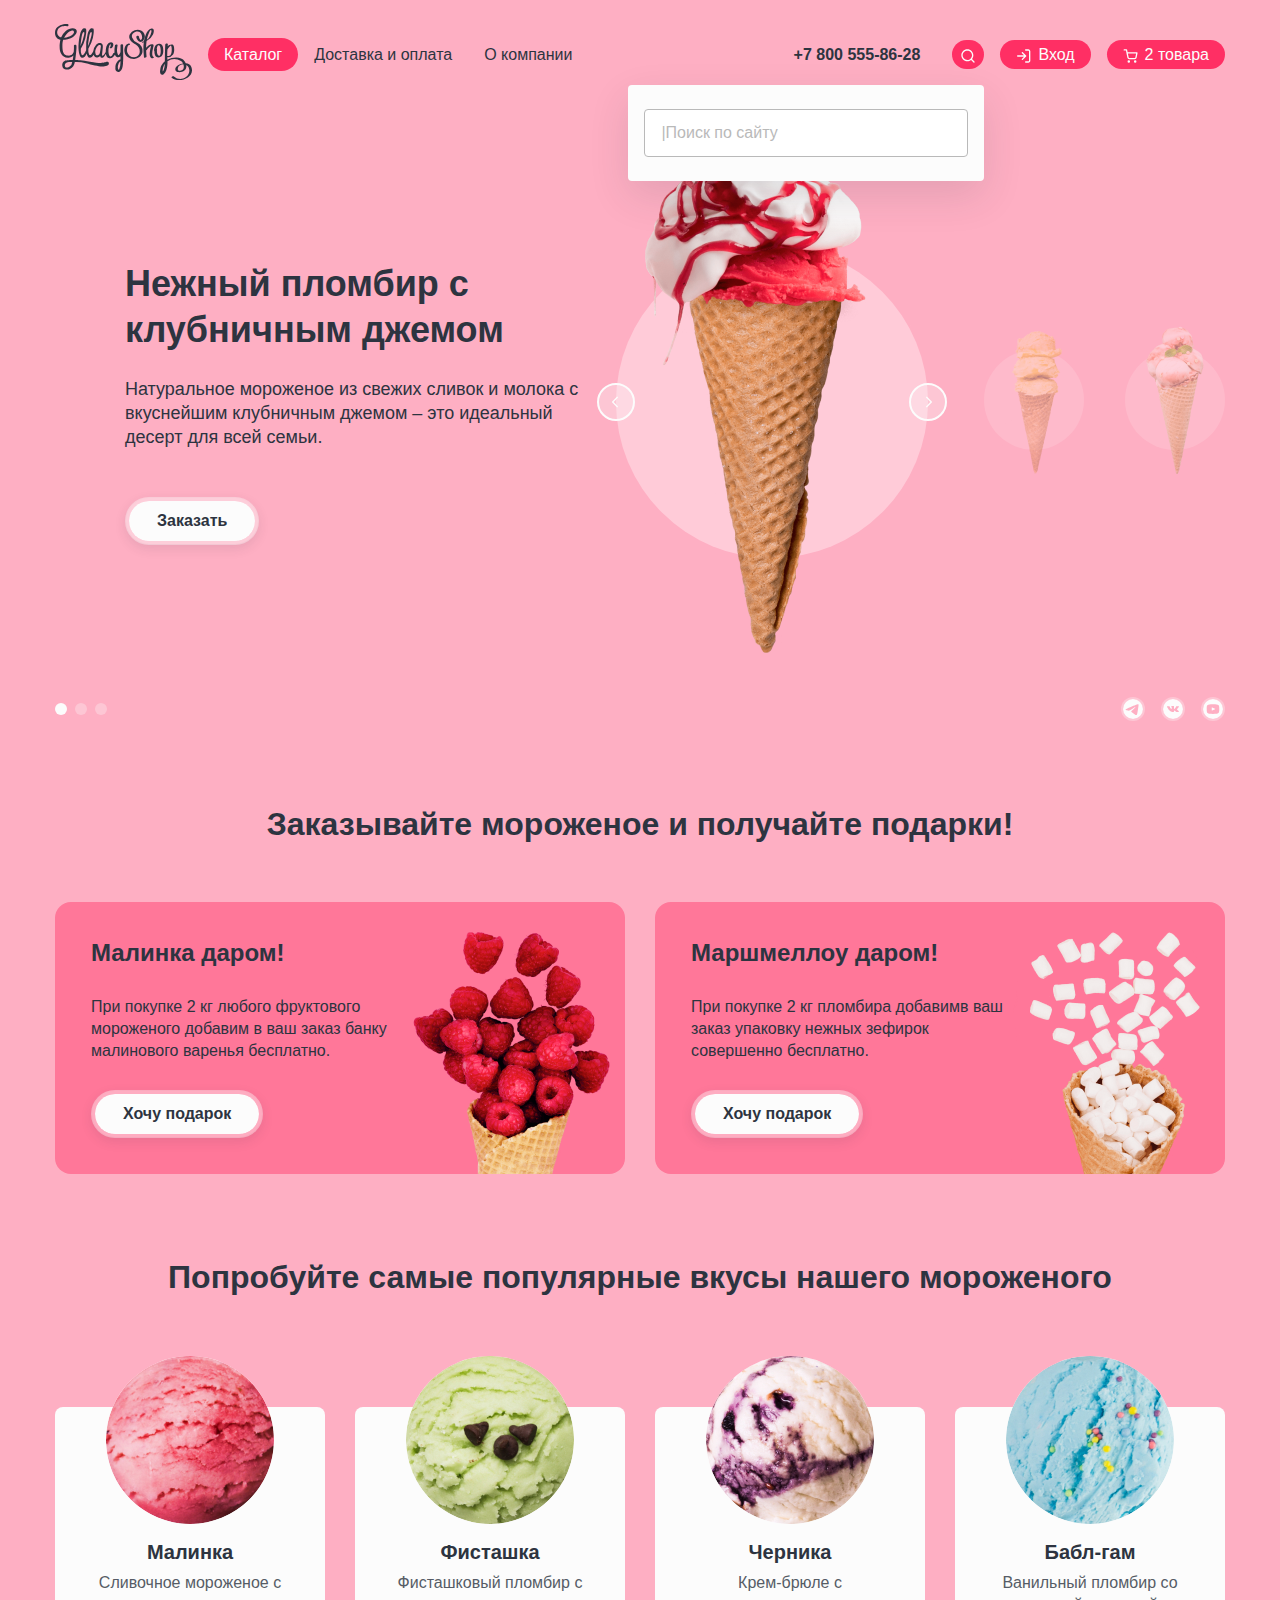
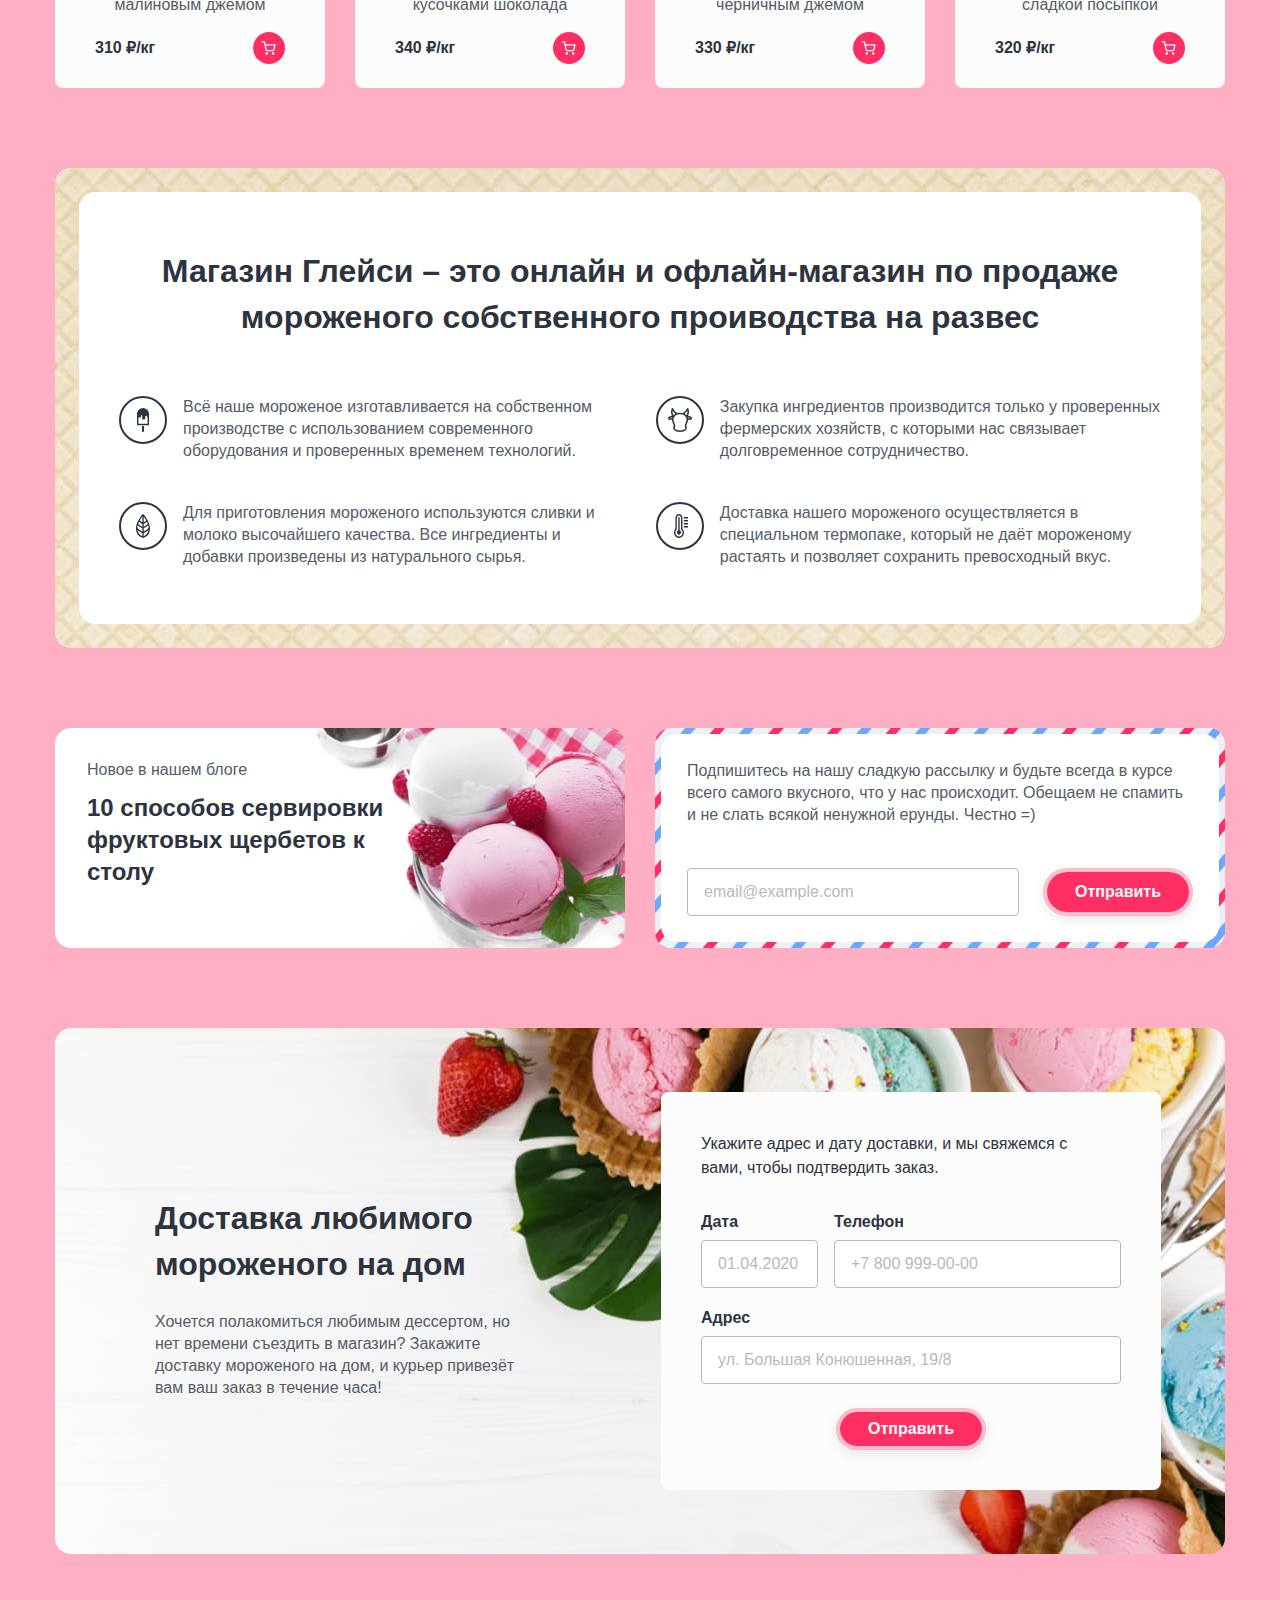
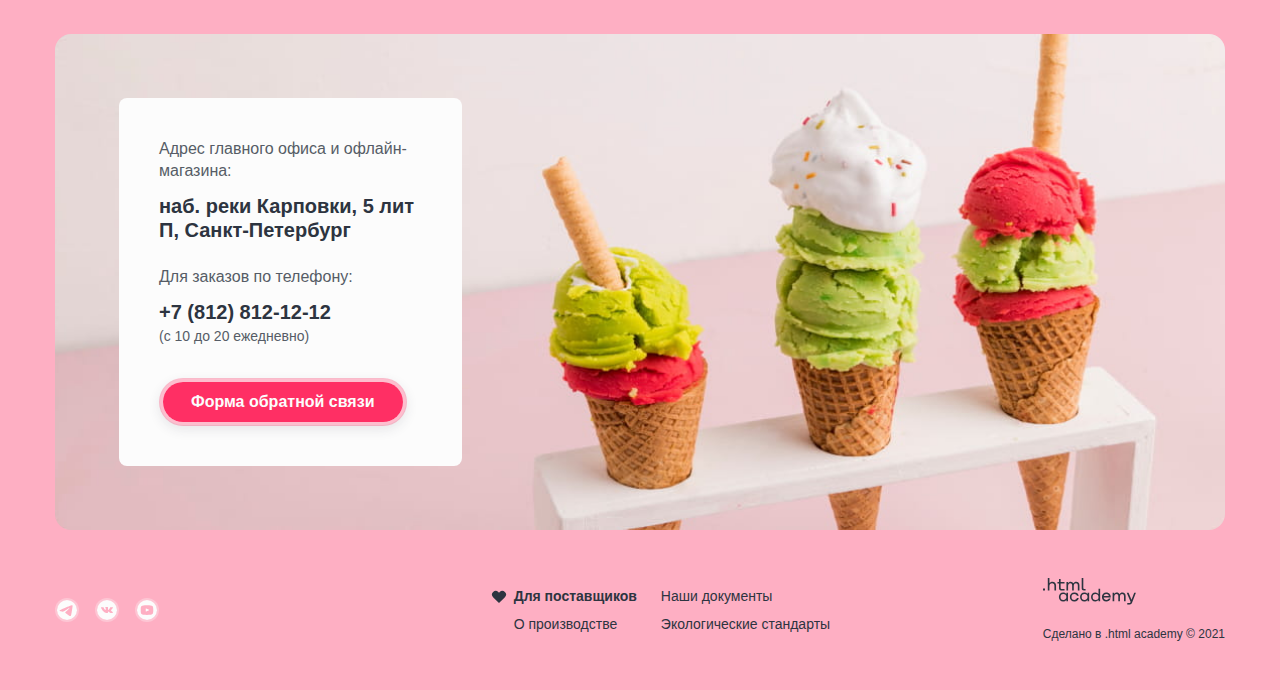
==== index.html @ 07bfe454 "все" ====
<!DOCTYPE html>
<html lang="ru">

<head>
  <meta charset="utf-8">
  <title>HTML Academy: Глейси</title>
  <link rel="stylesheet" href="/styles/styles.css">
</head>

<body>
  <header class="page-header">
    <nav class="nav">
      <a class="nav-logo" href="index.html">
        <img class="page-header-logo" src="/images/icons/gllacy-logo.svg" width="137" height="56" alt="Логотип «GlassyShop».">
      </a>
      <ul class="nav-list">
        <li class="nav-item">
          <a href="catalog.html" class="header-button-text header-button-text-current">Каталог</a>
          <ul class="popover-list-submenu popover">
            <li class="popover-item-submenu">
              <a href="#" class="submenu-link">
                <span>Новинки</span>
              </a>
            </li>
            <hr class="popover-item-submenu-new">
            <li class="popover-item-submenu">
              <a href="#" class="submenu-link">Сливочное</a>
            </li>
            <li class="popover-item-submenu">
              <a href="#" class="submenu-link">Щербеты</a>
            </li>
            <li class="popover-item-submenu">
              <a href="#" class="submenu-link">Фруктовый лед</a>
            </li>
            <li class="popover-item-submenu">
              <a href="#" class="submenu-link">Мелорин</a>
            </li>
          </ul>
        </li>
        <li class="nav-item">
          <a href="#" class="header-button-text">Доставка и оплата</a>
        </li>
        <li class="nav-item">
          <a href="#" class="header-button-text">О компании</a>
        </li>
      </ul>
    </nav>
    <ul class="header-button-list">
      <li class="header-button-item">
        <a href="#" class="header-button-text header-button-tel">+7 800 555-86-28</a>
      </li>
      <li class="header-button-item">
        <a href="#" class="header-button header-button-search header-button-search-current">
          <span class="visually-hidden">Поиск</span>
        </a>
        <div class="popover popover-search popover-open">
          <form class="search-form" action="https://echo.htmlacademy.ru/" method="get">
            <label for="search" class="visually-hidden"></label>
            <input type="text" class="form-input" placeholder="|Поиск по сайту">
            <button class="search-delete-button delete-button" type="reset"></button>
          </form>
        </div>
      </li>
      <li class="header-button-item">
        <a href="#" class="header-button header-button-login header-button-login-current">Вход</a>
        <div class="popover popover-login">
          <h2 class="content-title">Личный кабинет</h2>
          <form action="https://echo.htmlacademy.ru/" class="popover-form" method="post">
            <label for="login-email" class="visually-hidden"></label>
            <input class="login-form-input form-input" type="text" name="login-email" id="login-email" value="email@example.com">
            <label for="login-password" class="visually-hidden"></label>
            <input class="login-form-input form-input" type="password" name="login-password" id="login-password" value="******">
            <button class="submit-button button login-form-button">Войти</button>
            <a href="#" class="form-link">Забыли пароль?</a>
            <a href="#" class="form-link">Регистрация</a>
          </form>
        </div>
      </li>
      <li class="header-button-item">
        <a href="#" class="header-button header-button-cart header-button-cart-current">2 товара</a>
        <div class="popover popover-cart">
          <h2 class="content-title">Корзина</h2>
          <ul class="cart-list">
            <li class="cart-item">
              <p class="cart-item-tilte cart-item-bold">Малинка</p>
              <p class="cart-item-info">1 кг х 310 ₽</p>
              <p class="cart-item-price cart-item-bold">310 ₽</p>
              <button class="cart-delete-button delete-button">
                <span class="visually-hidden">Удалить из корзины</span>
              </button>
            </li>
            <li class="cart-item">
              <p class="cart-item-tilte cart-item-bold">Бабл-гам</p>
              <p class="cart-item-info">1,5 кг х 320 ₽</p>
              <p class="cart-item-price cart-item-bold">480 ₽</p>
              <button class="cart-delete-button delete-button">
                <span class="visually-hidden">Удалить из корзины</span>
              </button>
            </li>
          </ul>
          <div class="cart-container">
            <button class="cart-button button submit-button">Оформить заказ</button>
            <p class="cart-item-sum cart-item-bold">Итого: 790 ₽</p>
          </div>
        </div>
        <div class="popover popover-cart-empty">
          <h2 class="popover-title">Ваша корзина пока пуста</h2>
        </div>
      </li>
    </ul>
  </header>

  <main class="main-container">
    <section class="slider section">
      <ul class="slider-list">
        <li class="slider-item slider-item-1">
          <div class="slider-item-info">
            <h2 class="slider-title">Нежный пломбир с клубничным джемом</h2>
            <p class="slider-text">
              Натуральное мороженое из свежих сливок и молока с вкуснейшим клубничным джемом – это идеальный десерт для всей семьи.
            </p>
            <a class="button" href="#">Заказать</a>
          </div>
          <div class="slider-item-image">
            <img class="slider-image" src="/images/slider/icecream-slide-1.png" width="306" height="507" alt="Клубничный пломбир">
            <button class="slider-button slider-prev" type="button">
              <span class="visually-hidden">Предыдущее фото</span>
            </button>
            <button class="slider-button slider-next" type="button">
              <span class="visually-hidden">Следующее фото</span>
            </button>
          </div>
          <div class="slider-side-image">
            <img src="images/slider/icecream-2.png" width="66" height="150" alt="Банановое мороженое">
          </div>
          <div class="slider-side-image">
            <img src="images/slider/icecream-3.png" width="66" height="150" alt="Пломбир с маршмеллоу">
          </div>
        </li>

        <li class="slider-item slider-item-2 visually-hidden">
          <div class="slider-item-info">
            <h2 class="slider-title">Сливочное мороженое со вкусом банана</h2>
            <p class="slider-text">
              Сливочное мороженое с ярким банановым вкусом подарит вам свежесть и наслаждение даже в самый жаркий летний день.
            </p>
            <a class="button" href="#">Заказать</a>
          </div>
          <div class="slider-item-image">
            <img class="slider-image" src="images/slider/icecream-slide-2.png" width="306" height="507" alt="Банановое мороженое">
            <button class="slider-button slider-prev" type="button">
              <span class="visually-hidden">Предыдущее фото</span>
            </button>
            <button class="slider-button slider-next" type="button">
              <span class="visually-hidden">Следующее фото</span>
            </button>
          </div>
          <div class="slider-side-image">
            <img src="images/slider/icecream-3.png" width="66" height="150" alt="Пломбир с маршмеллоу">
          </div>
          <div class="slider-side-image">
            <img src="images/slider/icecream-1.png" width="66" height="150" alt="Клубничный пломбир">
          </div>
        </li>

        <li class="slider-item slider-item-3 visually-hidden">
          <div class="slider-item-info">
            <h2 class="slider-title">Карамельный пломбир с маршмеллоу</h2>
            <p class="slider-text">
              Необычный сладкий десерт с карамельным топпингом и кусочками зефира завоюет сердца сладкоежек всех возрастов.
            </p>
            <a class="button" href="#">Заказать</a>
          </div>
          <div class="slider-item-image">
            <img class="slider-image" src="images/slider/icecream-slide-3.png" width="306" height="507" alt="Пломбир с маршмеллоу">
            <button class="slider-button slider-prev" type="button">
              <span class="visually-hidden">Предыдущее фото</span>
            </button>
            <button class="slider-button slider-next" type="button">
              <span class="visually-hidden">Следующее фото</span>
            </button>
          </div>
          <div class="slider-side-image">
            <img src="images/slider/icecream-1.png" width="66" height="150" alt="Клубничный пломбир">
          </div>
          <div class="slider-side-image">
            <img src="images/slider/icecream-2.png" width="66" height="150" alt="Банановое мороженое">
          </div>
        </li>
      </ul>

      <div class="section-container">
        <ol class="slider-pagination">
          <li class="slider-pagination-item">
            <button class="slider-pagination-button slider-pagination-button-current" type="button">
              <span class="visually-hidden">1 фото</span>
            </button>
          </li>
          <li class="slider-pagination-item">
            <button class="slider-pagination-button" type="button">
              <span class="visually-hidden">2 фото</span>
            </button>
          </li>
          <li class="slider-pagination-item">
            <button class="slider-pagination-button" type="button">
              <span class="visually-hidden">3 фото</span>
            </button>
          </li>
        </ol>

        <ul class="social-list">
          <li class="social-item">
            <a class="social-link social-tg" href="https://t.me/htmlacademy" target="_blank">
              <span class="visually-hidden">Телеграм</span>
            </a>
          </li>
          <li class="social-item">
            <a class="social-link social-vk" href="https://vk.com/htmlacademy" target="_blank">
              <span class="visually-hidden">Вконтаке</span>
            </a>
          </li>
          <li class="social-item">
            <a class="social-link social-yt" href="https://www.youtube.com/user/htmlacademyru" target="_blank">
              <span class="visually-hidden">Ютуб</span>
            </a>
          </li>
        </ul>
      </div>
    </section>

    <section class="offer section">
      <h1 class="visually-hidden">Магазин мороженного "GllacyShop"</h1>
      <h2 class="offer-title section-title">Заказывайте мороженое и получайте подарки!</h2>
      <div class="offer-container">
        <div class="offer-for-free">
          <h3 class="offer-for-free-title content-title">Малинка даром!</h3>
          <p class="offer-text">При покупке 2 кг любого фруктового мороженого добавим в ваш заказ банку малинового варенья бесплатно.</p>
          <a class="button" href="#">Хочу подарок</a>
        </div>
        <div class="offer-for-free">
          <h3 class="offer-for-free-title content-title">Маршмеллоу даром!</h3>
          <p class="offer-text">При покупке 2 кг пломбира добавимв ваш заказ упаковку нежных зефирок совершенно бесплатно.</p>
          <a class="button" href="#">Хочу подарок</a>
        </div>
      </div>
    </section>

    <section class="popular section">
      <h2 class="popular-title section-title">Попробуйте самые популярные вкусы нашего мороженого</h2>

      <ul class="product-list">
        <li class="product-card">
          <a href="#" class="product-card-link">
            <img class="product-card-image" src="/images/catalog-items/raspberry.jpg" width="168" height="168" alt="Малиновое мороженое">
            <h3 class="product-card-title">Малинка</h3>
          </a>
          <p class="product-card-text">Сливочное мороженое с малиновым джемом</p>
          <div class="product-card-container">
            <span class="product-card-price">310 ₽/кг</span>
            <button class="product-card-button">
              <span class="visually-hidden">Корзина</span>
            </button>
          </div>
        </li>

        <li class="product-card">
          <a href="#" class="product-card-link">
            <img class="product-card-image" src="/images/catalog-items/pistachio.jpg" width="168" height="168" alt="Фисташковое мороженое">
            <h3 class="product-card-title">Фисташка</h3>
          </a>
          <p class="product-card-text">Фисташковый пломбир с кусочками шоколада</p>
          <div class="product-card-container">
            <span class="product-card-price">340 ₽/кг</span>
            <button class="product-card-button">
              <span class="visually-hidden">Корзина</span>
            </button>
          </div>
        </li>

        <li class="product-card">
          <a href="#" class="product-card-link">
            <img class="product-card-image" src="/images/catalog-items/blueberry.jpg" width="168" height="168" alt="Черничное мороженое">
            <h3 class="product-card-title">Черника</h3>
          </a>
          <p class="product-card-text">Крем-брюле с черничным джемом</p>
          <div class="product-card-container">
            <span class="product-card-price">330 ₽/кг</span>
            <button class="product-card-button">
              <span class="visually-hidden">Корзина</span>
            </button>
          </div>
        </li>

        <li class="product-card">
          <a href="#" class="product-card-link">
            <img class="product-card-image" src="/images/catalog-items/buble-gum.jpg" width="168" height="168" alt="Мороженое со вкусом Бабл-гам">
            <h3 class="product-card-title">Бабл-гам</h3>
          </a>
          <p class="product-card-text">Ванильный пломбир со сладкой посыпкой</p>
          <div class="product-card-container">
            <span class="product-card-price">320 ₽/кг</span>
            <button class="product-card-button">
              <span class="visually-hidden">Корзина</span>
            </button>
          </div>
        </li>
      </ul>
    </section>

    <section class="info section">
      <div class="info-container">
        <h2 class="info-title section-title">Магазин Глейси – это онлайн и офлайн-магазин по продаже мороженого собственного проиводства на развес</h2>
  
        <ul class="info-list">
          <li class="info-item">
            Всё наше мороженое изготавливается на собственном производстве с использованием современного оборудования и проверенных временем технологий.
          </li>
  
          <li class="info-item">
            Закупка ингредиентов производится только у проверенных фермерских хозяйств, с которыми нас связывает долговременное сотрудничество.
          </li>
  
          <li class="info-item">
            Для приготовления мороженого используются сливки и молоко высочайшего качества. Все ингредиенты и добавки произведены из натурального сырья.
          </li>
  
          <li class="info-item">
            Доставка нашего мороженого осуществляется в специальном термопаке, который не даёт мороженому растаять и позволяет сохранить превосходный вкус.
          </li>
        </ul>
      </div>
    </section>

    <section class="newsbreak section">
      <aside class="news">
        <p class="news-text">Новое в нашем блоге</p>
        <h3 class="news-title content-title">10 способов сервировки фруктовых щербетов к столу</h3>
      </aside>

      <aside class="subs">
        <div class="subs-container">
          <p class="subs-text text">
            Подпишитесь на нашу сладкую рассылку и будьте всегда в курсе всего самого вкусного, что у нас происходит. Обещаем не спамить и не слать всякой ненужной ерунды. Честно =)
          </p>
          <form action="https://echo.htmlacademy.ru/" class="subs-form" method="post">
            <label class="visually-hidden" for="email" class="visually-hidden">E-mail</label>
            <input class="form-input subs-input" type="email" name="email" id="email" placeholder="email@example.com">
            <button class="submit-button button" type="submit">Отправить</button>
          </form>
        </div>
      </aside>
    </section>

    <section class="delivery section">
      <div class="delivery-container">
        <h2 class="delivery-title section-title">Доставка любимого мороженого на дом</h2>
        <p class="delivery-text text">Хочется полакомиться любимым дессертом, но нет времени съездить в магазин? Закажите доставку мороженого на дом, и курьер привезёт вам ваш заказ в течение часа!</p>
      </div>
      <form action="https://echo.htmlacademy.ru/" class="delivery-form" method="post">
        <p class="form-text">Укажите адрес и дату доставки, и мы свяжемся с вами, чтобы подтвердить заказ.</p>
        <div class="delivery-form-date form-group">
          <span class="form-label">
            <label class="form-label" for="delivery-date">Дата</label>
            <span class="tooltip">
              <button class="tooltip-button" type="button" aria-labelledby="tooltip-label">
                <span class="visually-hidden">
                  Посмотреть дополнительную информацию
                </span>
              </button>
              <span class="tooltip-text tooltip-text-date" role="tooltip" id="tooltip-label">
                Введите желаемую дату доставки
              </span>
            </span>
          </span>
          
          <input class="form-input" type="text" name="delivery-date" id="delivery-date" placeholder="01.04.2020">
        </div>
        <div class="delivery-form-phone form-group">
          <label class="form-label" for="delivery-user-phone">Телефон</label>
          <input class="form-input" type="text" name="delivery-user-phone" id="delivery-user-phone" placeholder="+7 800 999-00-00">
        </div>
        <div class="delivery-form-address form-group">
          <span class="form-label">
            <label class="form-label" for="delivery-address">Адрес</label>
            <span class="tooltip">
              <button class="tooltip-button" type="button" aria-labelledby="tooltip-label">
                <span class="visually-hidden">
                  Посмотреть дополнительную информацию
                </span>
              </button>
              <span class="tooltip-text" role="tooltip" id="tooltip-label">
                Введите название улицы, дома и квартиры
              </span>
            </span>
          </span>
          
          <input class="form-input" type="text" name="delivery-adress" id="delivery-adress" placeholder="ул. Большая Конюшенная, 19/8">
        </div>
        <button class="delivery-button submit-button button" type="submit">Отправить</button>
      </form>
    </section>

    <section class="contacts">
      <div class="contacts-container">
        <p class="contacts-text text">Адрес главного офиса и офлайн-магазина:</p>
        <p class="contacts-address">наб. реки Карповки, 5 лит П, Санкт-Петербург</p>
        <p class="contacts-text text">Для заказов по телефону:</p>
        <a class="contacts-tel" href="#">+7 (812) 812-12-12</a>
        <p class="contacts-sign">(с 10 до 20 ежедневно)</p>
        <a href="#" class="submit-button button">Форма обратной связи</a>
      </div>
    </section>
  </main>

  <footer class="page-footer">
    <ul class="social-list">
      <li class="social-item">
        <a class="social-link social-tg" href="https://t.me/htmlacademy" target="_blank">
          <span class="visually-hidden">Телеграм</span>
        </a>
      </li>
      <li class="social-item">
        <a class="social-link social-vk" href="https://vk.com/htmlacademy" target="_blank">
          <span class="visually-hidden">Вконтакте</span>
        </a>
      </li>
      <li class="social-item">
        <a class="social-link social-yt" href="https://www.youtube.com/user/htmlacademyru" target="_blank">
          <span class="visually-hidden">Ютуб</span>
        </a>
      </li>
    </ul>

    <ul class="footer-menu-list">
      <li class="footer-menu-item">
        <a href="#" class="footer-menu-link footer-menu-link-current">Для поставщиков</a>
      </li>
      <li class="footer-menu-item">
        <a href="#" class="footer-menu-link">Наши документы</a>
      </li>
      <li class="footer-menu-item">
        <a href="#" class="footer-menu-link">О производстве</a>
      </li>
      <li class="footer-menu-item">
        <a href="#" class="footer-menu-link">Экологические стандарты</a>
      </li>
    </ul>

    <div class="footer-brand">
      <a href="https://htmlacademy.ru/" class="footer-brand-logo">
        <img src="/images/icons/logo_htmlacademy.svg" width="93" height="27" alt="Логотип HTML-Академии">
      </a>
      <p class="footer-brand-text">Сделано в <a href="https://htmlacademy.ru/">.html academy</a> © 2021</p>
    </div>
  </footer>

  <div class="modal-container modal-container-close">
    <section class="modal modal-checkback">
      <h2 class="modal-title content-title">Мы обязательно ответим вам!</h2>
      <form action="https://echo.htmlacademy.ru/" class="modal-form" method="post">
        <label for="checkback-name" class="visually-hidden"></label>
        <input type="text" name="checkback-name" id="checkback-name" class="form-input modal-input" placeholder="Имя и Фамилия">
        <label for="checkback-email" class="visually-hidden"></label>
        <input type="text" name="checkback-email" id="checkback-email" class="form-input modal-input" placeholder="email@example.com">
        <label for="checkback-text" class="visually-hidden"></label>
        <textarea class="form-input modal-input" name="checkback-text" id="checkback-text" placeholder="В свободной форме" rows="6"></textarea>
        <button class="modal-button submit-button button">Отправить</button>
      </form>
    </section>
  </div>
</body>

</html>
---- styles/styles.css ----
/* font Inter */
@font-face {
  font-family: 'Inter';
  font-style: normal;
  font-weight: 400;
  src: url('/fonts/inter-400.woff2') format('woff2');
  font-display: swap;
}

@font-face {
  font-family: 'Inter';
  font-style: normal;
  font-weight: 700;
  src: url('/fonts/inter-700.woff2') format('woff2');
  font-display: swap;
}

@font-face {
  font-family: 'Inter';
  font-style: normal;
  font-weight: 900;
  src: url('/fonts/inter-900.woff2') format('woff2');
  font-display: swap;
}

*,
*::before,
*::after {
  box-sizing: border-box;
}

html {
  height: 100%;
}

body {
  display: flex;
  flex-direction: column;
  min-height: 100%;
  margin: 0;
  font-family: 'Inter', 'Arial', sans-serif;
  font-size: 16px;
  line-height: 24px;
  color: #2d3440;
  background: #feafc3;
}

img {
  max-width: 100%;
  object-fit: contain;
}

.visually-hidden {
  position: absolute;
  width: 1px;
  height: 1px;
  margin: -1px;
  border: 0;
  padding: 0;
  white-space: nowrap;
  clip-path: inset(100%);
  clip: rect(0 0 0 0);
  overflow: hidden;
}

/* Pages */
/* Header*/

.page-header {
  display: flex;
  justify-content: space-between;
  align-items: center;
  width: 1170px;
  margin: 24px auto;
  line-height: 20px;
}

.nav {
  display: flex;
  justify-content: space-between;
}

.nav-logo {
  margin-right: 16px;
}

.nav-list {
  display: flex;
  flex-wrap: wrap;
  align-items: center;
  margin: 0;
  padding: 0;
  list-style: none;
}

.nav-item {
  position: relative;
}

.header-button-text {
  padding: 8px 16px;
  color: #2d3440;
  text-decoration: none;
  border-radius: 30px;
}

.header-button-text:hover {
  background: rgba(252, 252, 252, 0.5);
}

.header-button-text:active {
  background: #fcfcfc;
}

.header-button-text:focus {
  background: rgba(252, 252, 252, 0.5);
  outline: 2px solid #2d3440;
}

.header-button-text-current {
  color: #fcfcfc;
  background: #ff2f64;
}

.header-button-list {
  display: flex;
  flex-wrap: wrap;
  align-items: center;
  margin: 0;
  padding: 0;
  list-style: none;
}

.header-button-item {
  position: relative;
  margin-left: 16px;
}

.header-button-tel {
  font-weight: 700;
}

.header-button {
  position: relative;
  padding: 6px 16px;
  color: #2d3440;
  text-decoration: none;
  background: rgba(252, 252, 252, 0.3);
  border-radius: 30px;
}

.header-button:hover {
  background: rgba(252, 252, 252, 0.5);
}

.header-button:active {
  background: #fcfcfc;
}

.header-button:focus {
  background: rgba(252, 252, 252, 0.5);
  outline: 2px solid #2d3440;
}

.header-button-login,
.header-button-cart {
  padding-left: 38px;
}

.header-button::before {
  position: absolute;
  top: 8px;
  left: 16px;
  width: 16px;
  height: 16px;
  content: "";
}

.header-button-search::before {
  left: 8px;
  background: url('/images/icons/search.svg') no-repeat center;
}

.header-button-login::before {
  background: url('/images/icons/log-in.svg') no-repeat center;
}

.header-button-cart::before{
  background: url('/images/icons/cart.svg') no-repeat center;
}

.header-button-search-current,
.header-button-login-current,
.header-button-cart-current {
  color: #fcfcfc;
  background: #ff2f64;
}

.header-button-search-current::before {
  background: url('/images/icons/search-ligth.svg') no-repeat center;
}

.header-button-login-current::before{
  background: url('/images/icons/log-in-light.svg') no-repeat center;
}

.header-button-cart-current::before {
  background: url('/images/icons/cart-light.svg') no-repeat center;
}

/* Popovers */

.popover {
  position: absolute;
  top: 40px;
  right: 0;
  display: none;
  padding: 48px;
  background: #fcfcfc;
  box-shadow: 0px 15px 40px rgba(45, 52, 64, 0.12);
  box-sizing: border-box;
  border-radius: 4px;
  z-index: 2;
}

.popover-open {
  display: block;
}

.popover-list-submenu {
  left: 0;
  right: auto;
  width: 138px;
  padding: 8px 0;
  list-style: none;
}

.popover-item-submenu {
  padding: 6px 16px;
}

.popover-item-submenu-new {
  margin: 2px 16px;
  border: none;
  border-bottom: 1px solid #b9b9b9;
}

.submenu-link {
  margin-bottom: 6px;
  font-size: 14px;
  line-height: 20px;
  text-decoration: none;
  color: inherit;
}

.submenu-link span {
  font-weight: 700;
  margin: 0;
}

.popover-item-submenu:hover {
  background: #ffcbd8;
}

.popover-item-submenu:active {
  background: #ff7799;
}

.popover-item-submenu-current {
  color: #fcfcfc;
  background: #ff4a78;
}

.popover-search {
  width: 356px;
  padding: 24px 16px;
}

.search-form {
  position: relative;
  display: flex;
}

.delete-button {
  width: 16px;
  height: 16px;
  background: url('/images/icons/cross.svg') no-repeat center;
  background-size: 16px;
  border: none;
  cursor: pointer;
}

.search-delete-button {
  position: absolute;
  top: 16px;
  right: 13px;
  display: none;
  opacity: 0.4;
}

.form-input:hover + .search-delete-button {
  display: block;
}

.form-input:focus + .search-delete-button {
  display: block;
  opacity: 1;
}

.popover-login {
  width: 420px;
}

.content-title {
  margin: 0;
  margin-bottom: 32px;
  font-size: 24px;
  line-height: 30px;
}

.popover-form {
  display: grid;
  grid-template-columns: 136px 188px;
}

.login-form-input {
  grid-column: 1/-1;
  margin-bottom: 16px !important;
}

.login-form-button {
  grid-row: 3/5;
  justify-self: start;
  margin-top: 16px;
  box-sizing: border-box;
}

.form-link {
  font-size: 14px;
  line-height: 20px;
  color: inherit;
}

.form-link:first-of-type {
  margin-top: 20px;
}

.popover-cart {
  width: 441px;
}

.popover-cart-empty {
  top: -7px;
  width: 288px;
  margin: 48px 0;
}

.cart-list {
  margin: 0;
  padding: 0;
  list-style: none;
}

.cart-item {
  display: grid;
  grid-template-columns: 164px 103px 16px;
  align-items: start;
  margin-bottom: 24px;
  padding-left: 62px;
}

.cart-item:first-child {
  background: url('/images/cart-items/cart-raspberry.png') no-repeat left center;
}

.cart-item:last-child {
  background: url('/images/cart-items/cart-buble-gum.png') no-repeat left center;
}

.cart-item-bold {
  margin: 0;
  font-size: 18px;
  line-height: 22px;
  font-weight: 700;
}

.cart-item-tilte {
  margin-bottom: 4px;
}

.cart-item-info {
  margin: 0;
  font-size: 14px;
  line-height: 20px;
  color: #b9b9b9;
}

.cart-item-price {
  grid-row: 1 / 3;
  grid-column: 2 / 3;
  align-self: center;
}

.cart-delete-button {
  grid-row: 1 / 3;
  grid-column: 3/ 4;
  align-self: center;
}

.cart-container {
  display: flex;
  justify-content: space-between;
  align-items: center;
  margin-top: 32px;
  padding-top: 31px;
  border-top: 1px solid #e7e7e7;
}

/* Main */
/* Slider */

.main-container {
  flex-grow: 1;
  width: 1170px;
  margin: 0 auto;
}

.section{
  margin-bottom: 80px;
}

.slider-list {
  padding: 0;
  list-style: none;
}

.slider-item {
  display: flex;
  justify-content: space-between;
  align-items: center;
  padding-left: 70px;
}

.slider-item-info {
  max-width: 470px;
}

.slider-title {
  margin: 0;
  margin-bottom: 24px;
  font-size: 36px;
  line-height: 46px;
  font-weight: 900;
}

.slider-text {
  margin: 0;
  margin-bottom: 48px;
  font-size: 18px;
  line-height: 24px;
}

.button {
  display: inline-block;
  padding: 8px 28px;
  font-family: inherit;
  font-size: 16px;
  font-weight: 700;
  color: #2d3440;
  text-decoration: none;
  background: #fcfcfc;
  background-clip: padding-box;
  border: 4px solid rgba(252, 252, 252, 0.4);
  box-shadow: 0px 4px 12px rgba(45, 52, 64, 0.1);
  border-radius: 26px;
  cursor: pointer;
}

.button:hover {
  background: rgba(252, 252, 252, 0.4);
  border: 4px solid #fcfcfc;
  box-shadow: 0px 4px 15px rgba(133, 133, 133, 0.15);
}

.button:active {
  border: 2px solid #2d3440;
}

.button:focus {
  background: rgba(252, 252, 252, 0.5);
  border: none;
  outline: 2px solid #2d3440;
}

.button:disabled {
  color: #b9b9b9;
  background: #e7e7e7;
  border: 4px solid rgba(252, 252, 252, 0.4);
}

/*  положение кнопки при длительном отклике
.button:default {
  padding-right: 56px;
  background: #fcfcfc url('/images/icons/spinner.svg') no-repeat 80% 50% ;
} */

.slider-item-image {
  position: relative;
  padding: 21px;
}

.slider-item-image::before {
  position: absolute;
  top: 121px;
  left: 21px;
  width: 312px;
  height: 312px;
  background: #ffcbd8;
  background-size: 312px;
  border-radius: 50%;
  content: "";
  z-index: -1;
}

.slider-button {
  position: absolute;
  top: 258px;
  width: 38px;
  height: 38px;
  background: rgba(252, 252, 252, 0.3) url('/images/icons/arrow-left-light.svg') no-repeat center;
  border: 2px solid #fcfcfc;
  border-radius: 26px;
  cursor: pointer;
}

.slider-prev {
  left: 2px;
}

.slider-next {
  right: -4px;
  transform: rotate(180deg);
}

.slider-button:hover {
  background: #fcfcfc url('/images/icons/arrow-left.svg') no-repeat center;
}

.slider-button:active {
  background: rgba(252, 252, 252, 0.5) url('/images/icons/arrow-left.svg') no-repeat center;
  border: 2px solid  rgba(252, 252, 252, 0);
}

.slider-button:focus {
  background: rgba(252, 252, 252, 0.3) url('/images/icons/arrow-left.svg') no-repeat center;
  border: none;
  outline: 2px solid #2d3440;
}

.slider-button:disabled {
  opacity: 0.4;
}

.slider-side-image {
  position: relative;
  margin-left: 41px;
  padding: 0 17px;
  width: 100px;
}

.slider-side-image::before {
  position: absolute;
  top: 25px;
  left: 0;
  width: 100px;
  height: 100px;
  background: rgba(255, 203, 216, 0.4);
  background-size: 100px;
  border-radius: 50%;
  content: "";
  z-index: -1;
}

.section-container {
  display: flex;
  justify-content: space-between;
  align-items: center;
}

.slider-pagination {
  display: flex;
  flex-wrap: wrap;
  margin: 0;
  padding: 0;
  list-style: none;
}

.slider-pagination-item {
  margin-right: 8px;
}

.slider-pagination-button {
  width: 12px;
  height: 12px;
  background: rgba(252, 252, 252, 0.3);
  border: none;
  border-radius: 50%;
  cursor: pointer;
}

.slider-pagination-button:hover {
  border: 1px solid #fcfcfc;
}

.slider-pagination-button:active {
  background: rgba(252, 252, 252, 0.5);
}

.slider-pagination-button:focus {
  outline: 1px solid #2d3440;
}

.slider-pagination-button-current {
  background: #fcfcfc;
}

.social-list {
  display: flex;
  flex-wrap: wrap;
  margin: 0;
  padding: 0;
  list-style: none;
}

.social-item:not(:last-child) {
  margin-right: 16px;
}

.social-link {
  display: block;
  width: 24px;
  height: 24px;
  background: #feafc3 no-repeat center;
  background-clip: padding-box;
  background-size: 24px;
  border: 2px solid rgba(252, 252, 252, 0.3);
  border-radius: 24px;
}

.social-link:hover {
  background-color: #2d3440;
}

.social-link:active {
  background-color: #2d3440;
  opacity: 0.5;
}

.social-link:focus {
  background-color: #2d3440;
  border: none;
  outline: 2px solid #2d3440;
}

.social-tg {
  background-image: url('/images/icons/telegram.svg');
}

.social-vk {
  background-image: url('/images/icons/vk.svg');
}

.social-yt {
  background-image: url('/images/icons/youtube.svg');
}

/* Offer */

.section-title {
  margin: 0;
  font-size: 32px;
  line-height: 46px;
  font-weight: 900;
  text-align: center;
}

.offer-title{
  margin-bottom: 55px;
}

.offer-container {
  display: flex;
  justify-content: space-between;
}

.offer-for-free {
  padding: 36px;
  background: #ff7799 no-repeat right bottom;
  border-radius: 16px;
}

.offer-for-free:first-child {
  background-image: url('/images/backgrounds/raspberry-offer.png');
}

.offer-for-free:last-child {
  background-image: url('/images/backgrounds/marshmallow-offer.png');
}

.offer-for-free-title {
  margin-bottom: 28px;
}

.offer-text {
  margin: 0;
  margin-bottom: 28px;
  width: 328px;
  line-height: 22px;
  margin-right: 170px;
}

/* Popular */

.popular-title {
  margin-bottom: 107px;
}

.product-list {
  display: grid;
  grid-template-columns: repeat(4, 270px);
  gap: 91px 30px;
  margin: 0;
  padding: 0;
  list-style: none;
}

.product-card {
  position: relative;
  display: flex;
  flex-direction: column;
  padding: 0 40px 24px;
  background: #fcfcfc;
  border-radius: 8px;
}

.product-card-link {
  display: block;
  color: inherit;
  text-decoration: none;
  text-align: center;
}

.product-card-image {
  position: absolute;
  top: -51px;
  left: 51px;
  border-radius: 50%;
}

.product-card-title {
  margin: 133px 0 8px;
  font-size: 20px;
  line-height: 24px;
}

.product-card-text {
  margin: 0;
  margin-bottom: 16px;
  line-height: 22px;
  color: #565c66;
  text-align: center;
}

.product-card-price {
  font-weight: 700;
}

.product-card-container {
  display: flex;
  justify-content: space-between;
  align-items: center;
  margin-top: auto;
}

.product-card-button {
  width: 32px;
  height: 32px;
  background: #ff2f64 url('/images/icons/cart-light.svg') no-repeat center;
  background-size: 16px;
  border: none;
  border-radius: 26px;
  cursor: pointer;
}

.product-card-button:hover {
  background: rgba(252, 252, 252, 0.3) url('/images/icons/cart.svg') no-repeat center;
  border: 2px solid #ff2f64;
}

.product-card-button:active {
  background: #ffcbd8 url('/images/icons/cart.svg') no-repeat center;
  border: 2px solid #ff2f64;
}

.product-card-button:focus {
  outline: 2px solid #2d3440;
}

.product-card-button:disabled {
  background: #b9b9b9 url('/images/icons/cart.svg') no-repeat center;
}

/* Info */

.info {
  padding: 24px;
  background: url('/images/backgrounds/info-bg.jpg') no-repeat center/cover;
  border-radius: 16px;
}

.info-container {
  padding: 56px 40px;
  background: #fff;
  border-radius: 16px;
}

.info-title{
  margin-bottom: 56px;
}

.info-list {
  display: grid;
  grid-template-columns: auto auto;
  gap: 40px 32px;
  margin: 0;
  padding: 0;
  list-style: none;
}

.info-item {
  position: relative;
  padding-left: 64px;
  line-height: 22px;
  color: #565c66;
}

.info-item::before {
  position: absolute;
  top: 0;
  left: 0;
  width: 48px;
  height: 48px;
  border: 2px solid #2D3440;
  border-radius: 50%;
  content: "";
}

.info-item:first-child::before {
  background: url('/images/icons/ice-cream.svg') no-repeat center;
}

.info-item:nth-child(2)::before {
  background: url('/images/icons/cow.svg') no-repeat center;
}

.info-item:nth-child(3)::before {
  background: url('/images/icons/leaf.svg') no-repeat center;
}

.info-item:last-child::before {
  background: url('/images/icons/thermometer.svg') no-repeat center;
}


/* Newsbreak */

.newsbreak {
  display: flex;
  justify-content: space-between;
}

.news {
  margin-right: 30px;
  padding: 32px;
  background: #fff url('/images/backgrounds/news-bg.jpg') center/cover no-repeat;
  border-radius: 16px;
}

.news-text {
  margin: 0;
  margin-bottom: 12px;
  line-height: 20px;
  color: #565c66;
}

.news-title {
  width: 303px;
  margin: 0;
  margin-right: 203px;
  line-height: 32px;
}

.subs {
  padding: 6px;
  background: url('/images/backgrounds/subs-bg.jpg') center/cover no-repeat;
  border-radius: 16px;
}

.subs-container {
  padding: 26px;
  background: #fff;
  border-radius: 16px;
}

.text {
  margin: 0;
  line-height: 22px;
  color: #565c66;
}

.subs-text {
  margin-bottom: 42px;
}

.subs-form {
  display: flex;
}

.form-input {
  flex-grow: 1;
  margin: 0;
  padding: 13px 16px;
  font: inherit;
  line-height: 20px;
  background: #fff;
  border: 1px solid #b9b9b9;
  border-radius: 4px;
}

.form-input::placeholder {
  color: #b9b9b9;
}

.form-input:hover {
  border-color: #2d3440;
}

.form-input:focus {
  border: none;
  outline: 2px solid #2d3440;
}

.form-input:invalid {
  border: 1px solid #ea5454;
}

.form-input:hover:invalid {
  border: 2px solid #ea5454;
} 

.form-input:disabled {
  background: #e7e7e7;
  opacity: 0.65;
}

.form-input:disabled:hover {
  background: #e7e7e7;
}

.subs-input {
  margin-right: 24px;
}

.submit-button {
  color: #fcfcfc;
  text-decoration: none;
  background: #ff2f64;
  background-clip: padding-box;
  border: 4px solid rgba(255, 47, 100, 0.3);
}

.submit-button:hover {
  color: #2d3440;
  background: rgba(252, 252, 252, 0.3);
  border: 4px solid #ff2f64;
}

.submit-button:active {
  background: #feafc3;
  border: 2px solid #2d3440;
}

.submit-button:focus {
  background: #ff2f64;
  border: none;
  outline: 2px solid #2d3440;
}

.submit-button:disabled {
  color: #565c66;
  background: #b9b9b9;
  border: 4px solid rgba(185, 185, 185, 0.3);
}

/*  положение кнопки при длительном отклике
.submit-button:default{
  padding-right: 56px;
  background: #ff2f64 url('/images/icons/spinner-white.svg') no-repeat 80% 50% ;
} */

/* Delivery */

.delivery {
  display: flex;
  justify-content: space-between;
  padding: 64px;
  padding-left: 100px;
  background: #fcfcfc url('/images/backgrounds/delivery-bg.jpg') center/cover no-repeat;
  border-radius: 16px;
}

.delivery-container {
  margin-top: 103px;
}

.delivery-title {
  margin-bottom: 24px;
  text-align: left;
}

.delivery-form {
  display: grid;
  grid-template-columns: 117px 287px;
  gap: 20px 16px;
  margin-left: 135px;
  min-width: 500px;
  padding: 40px;
  background: #fcfcfc;
  border-radius: 8px;
}

.form-text {
  grid-column: 1/-1;
  margin: 0 40px 12px 0;
}

.form-group {
  display: flex;
  flex-direction: column;
}

.form-label {
  position: relative;
  margin-bottom: 8px;
  line-height: 20px;
  font-weight: 700;
  color: #2d3440;
}

.delivery-form-address {
  grid-column: 1/-1;
}

.delivery-button {
  grid-column: 1/-1;
  justify-self: center;
  margin-top: 4px;
}

/* Tooltips */

.tooltip {
  position: absolute;
  margin-top: 3px;
  margin-left: 4px;
  width: 14px;
  height: 14px;
}

.tooltip-button {
  display: block;
  width: 14px;
  height: 14px;
  background: url('/images/icons/info.svg') no-repeat center;
  border: none;
  cursor: pointer;
}

.tooltip-text {
  position: absolute;
  top: -11px;
  left: 22px;
  display: none;
  width: 162px;
  margin: 0;
  padding: 10px 7px;
  font-size: 12px;
  line-height: 16px;
  font-weight: 400;
  color: #565c66;
  background: #fcfcfc;
  border: 1px solid #b9b9b9;
  box-shadow: 0px 4px 8px rgba(194, 194, 194, 0.2);
  border-radius: 1px;
  z-index: 2;
}

.tooltip-button:hover + .tooltip-text,
.tooltip-button:focus + .tooltip-text {
  display: block;
}

.tooltip-text::before {
  position: absolute;
  top: 13px;
  left: -6px;
  width: 10.5px;
  height: 10.5px;
  background: inherit;
  border-top: 1px solid #b9b9b9;
  border-left: 1px solid #b9b9b9;
  transform: rotate(-45deg);
  content: "";
}

.tooltip-text-date {
  width: 132px;
}

/* Contacts */

.contacts {
  padding: 64px;
  background: #fcfcfc url('/images/backgrounds/contacts-bg.jpg') center/cover no-repeat;
  border-radius: 16px;
}

.contacts-container {
  max-width: 343px;
  padding: 40px;
  background: #fcfcfc;
  border-radius: 8px;
}

.contacts-text {
  margin-bottom: 12px;
}

.contacts-address {
  margin: 0;
  margin-bottom: 24px;
  font-size: 20px;
  line-height: 24px;
  font-weight: 700;
}

.contacts-tel {
  font-size: 20px;
  line-height: 24px;
  font-weight: 700;
  text-decoration: none;
  color: inherit;
}

.contacts-sign {
  margin: 0;
  margin-bottom: 32px;
  font-size: 14px;
  line-height: 20px;
  color: #565c66;
}

/* Footer */

.page-footer {
  display: flex;
  justify-content: space-between;
  align-items: center;
  width: 1170px;
  margin: 40px auto;
}

.footer-menu-list {
  display: grid;
  grid-template-columns: auto auto;
  gap: 8px 0;
  padding: 0;
  padding-left: 118px;
  list-style: none;
}

.footer-menu-item {
  font-size: 14px;
  line-height: 20px;
}

.footer-menu-link {
  padding-left: 24px;
  color: inherit;
  text-decoration: none;
}

.footer-menu-link-current {
  position: relative;
  font-weight: 700;
}

.footer-menu-link-current::before{
  position: absolute;
  top: 1px;
  left: 1px; 
  width: 16px;
  height: 16px;
  background: url('/images/icons/heart-fill.svg') no-repeat center;
  content: "";
}

.footer-brand-logo {
  display: block;
  margin-bottom: 14px;
}

.footer-brand-text {
  margin: 0;
  font-size: 12px;
  line-height: 16px;
}

.footer-brand-text a {
  color: inherit;
  text-decoration: none;
}

/* Modals */

.modal-container {
  position: fixed;
  top: 0;
  left: 0;
  display: flex;
  width: 100%;
  height: 100%;
  background-color: rgba(45, 52, 64, 0.3);
}

.modal {
  position: relative;
  margin: auto;
  padding: 64px;
  background-color: #fcfcfc;
  box-shadow: 0px 15px 40px rgba(45, 52, 64, 0.12);
  border-radius: 8px;
}

.modal-checkback {
  width: 570px;
}

.modal-form {
  display: flex;
  flex-direction: column;
}

.modal-input {
  margin-bottom: 16px;
}

.modal-button {
  align-self: flex-end;
  margin-top: 16px;
}

.modal-container-close {
  display: none;
}

/* Catalog*/
/* Breadcrumbs */

.breadcrumbs {
  display: flex;
  margin: 32px 0 16px;
  padding: 0;
  list-style: none;
}

.breadcrumbs-item {
  position: relative;
  margin-right: 28px;
  font-size: 14px;
  line-height: 20px;
}

.breadcrumbs-item::after {
  position: absolute;
  top: 4px;
  right: -20px;
  width: 12px;
  height: 12px;
  background: url('/images/icons/chevrons-right.svg') no-repeat center;
  content: "";
}

.breadcrumbs-item:last-child::after {
  content: none;
}

.breadcrumbs-link {
  display: block;
  color: inherit;
  text-decoration: none;
}

.breadcrumbs-link-current {
  text-decoration: underline;
}

.inner-header-title {
  margin: 0;
  margin-bottom: 40px;
  font-size: 32px;
  line-height: 46px;
  font-weight: 900;
}

/* Catalog-products */

.catalog-filter {
  display: flex;
  flex-wrap: wrap;
  align-items: center;
  margin-bottom: 95px;
}

.catalog-filter-group {
  margin: 0 24px 16px 0;
  padding: 0;
  font-size: 14px;
  line-height: 20px;
  border: none;
}

.catalog-filter-group:last-of-type {
  margin-right: 16px;
}

.catalog-filter-title {
  display: flex;
  margin-left: 16px;
  margin-bottom: 8px;
  font: inherit;
  font-size: 14px;
}

.catalog-filter-label {
  margin-left: 5px;
}

.select-control {
  padding: 8px 16px;
  padding-right: 63px;
  font: inherit;
  background: rgba(252, 252, 252, 0.3) url('/images/icons/arrow-down.svg') no-repeat right 13px center;
  border: none;
  border-radius: 20px;
  appearance: none;
  cursor: pointer;
}

.select-control:hover {
  background-color: rgba(252, 252, 252, 0.5);
}

.select-control:focus {
  border: 2px solid #fcfcfc;
}

.range-input {
  width: 26px;
  padding: 0;
  font: inherit;
  color: inherit;
  text-align: center;
  background-color: transparent;
  border: none;
  appearance: textfield;
  cursor: pointer;
}

.range-input::-webkit-outer-spin-button,
.range-input::-webkit-inner-spin-button {
  appearance: none;
  margin: 0;
}

.range {
  padding: 16px 16px;
  background: rgba(252, 252, 252, 0.3);
  border-radius: 20px;

}

.range-scale {
  position: relative;
  width: 164px;
  height: 0;
  border: 2px solid rgba(86, 92, 102, 0.3);
  border-radius: 2px;
}

.range-bar {
  position: absolute;
  top: -2px;
  height: 0;
  border: 2px solid #565c66;
}

.range-toggle {
  position: absolute;
  width: 16px;
  height: 16px;
  padding: 0;
  background: #fcfcfc;
  border: 6px solid #2d3440;
  border-radius: 50%;
  cursor: pointer;
}

.range-toggle:hover {
  background: #2d3440;
  border-color: #fcfcfc;
}

.range-toggle:active {
  background: #2d3440;
}  

.range-toggle:focus {
  background: #2d3440;
  border-color: #fcfcfc;
  outline: 2px solid #2d3440;
}

.toggle-min {
  top: -8px;
  left: -16px;
}

.toggle-max {
  top: -8px;
  right: -16px;
}

.catalog-filter-list {
  display: flex;
  margin: 0;
  padding: 8px 24px;
  list-style: none;
  background: rgba(252, 252, 252, 0.3);
  border-radius: 20px;
}

.catalog-filter-item:not(:last-child) {
  margin-right: 16px;
}

.filler {
  position: relative;
  display: block;
  padding-left: 24px;
  cursor: pointer;
}


.filler-mark {
  position: absolute;
  top: 2px;
  left: 0;
  width: 16px;
  height: 16px;
  border: 1px solid #2d3440;
  border-radius: 2px;
}

.filler:hover .filler-mark {
  border-color: #fcfcfc;
}

.filler-input[type="checkbox"]:checked + .filler-mark {
  background: url('/images/icons/checkbox.svg')no-repeat center;
  background-size: 16px;
  border: none;
}

.filler-input[type="checkbox"]:checked:hover + .filler-mark {
  background: url('/images/icons/checkbox-light.svg')no-repeat center;
  background-size: 16px;
  border: none;
}

.filler-input[type="radio"] + .filler-mark {
  border-radius: 50%;
}

.filler-input[type="radio"]:checked + .filler-mark::before {
  position: absolute;
  top: 4px;
  left: 4px;
  width: 6px;
  height: 6px;
  background: #2d3440;
  border-radius: 50%;
  content: "";
}

.filler-input[type="radio"]:checked:hover + .filler-mark::before {
  background: #fcfcfc;
}

.filler-input:disabled + .filler-mark,
.filler-input[type="checkbox"]:checked:disabled + .filler-mark,
.filler-input[type="radio"]:checked:disabled + .filler-mark::before {
  opacity: 0.5;
}


.inner-button {
  align-self: end;
  margin-bottom: 16px;
  padding: 6px 32px;
  background: rgba(252, 252, 252, 0.3);
  background-clip: padding-box;
  border: 2px solid #fcfcfc;
  border-radius: 20px;
}

.inner-button:hover {
  background: #fcfcfc;
  border: 2px solid rgba(252, 252, 252, 0.3);
}

.inner-button:active {
  background: rgba(252, 252, 252, 0.5);
  border: 2px solid rgba(252, 252, 252, 0);
}

.inner-button:focus {
  border: none;
  outline: 2px solid #2d3440;
}

.inner-button:disabled {
  color: #2d3440;
  opacity: 0.4;
}

/* Pagination */

.pagination {
  display: flex;
  align-items: center;
  margin: 41px 0;
  margin-left: 152px;
}

.pagination-button {
  margin: 0 auto;
}

.pagination-list {
  display: flex;
  margin: 0;
  padding: 0;
  list-style: none;
}

.pagination-link {
  display: block;
  width: 24px;
  height: 24px;
  padding: 0 7px;
  color: inherit;
  text-decoration: none;
}

.pagination-prev,
.pagination-next {
  width: 16px;
  height: 24px;
  padding: 4px 0;
}

.pagination-prev {
  margin-right: 8px;
  background: url('/images/icons/arrow-left.svg') no-repeat center;
  opacity: 0.3;
}

.pagination-current {
  background: #fcfcfc;
  background-size: 24px;
  border-radius: 76px;
}

.pagination-next {
  margin-left: 8px;
  background: url('/images/icons/arrow-right.svg') no-repeat center;
}
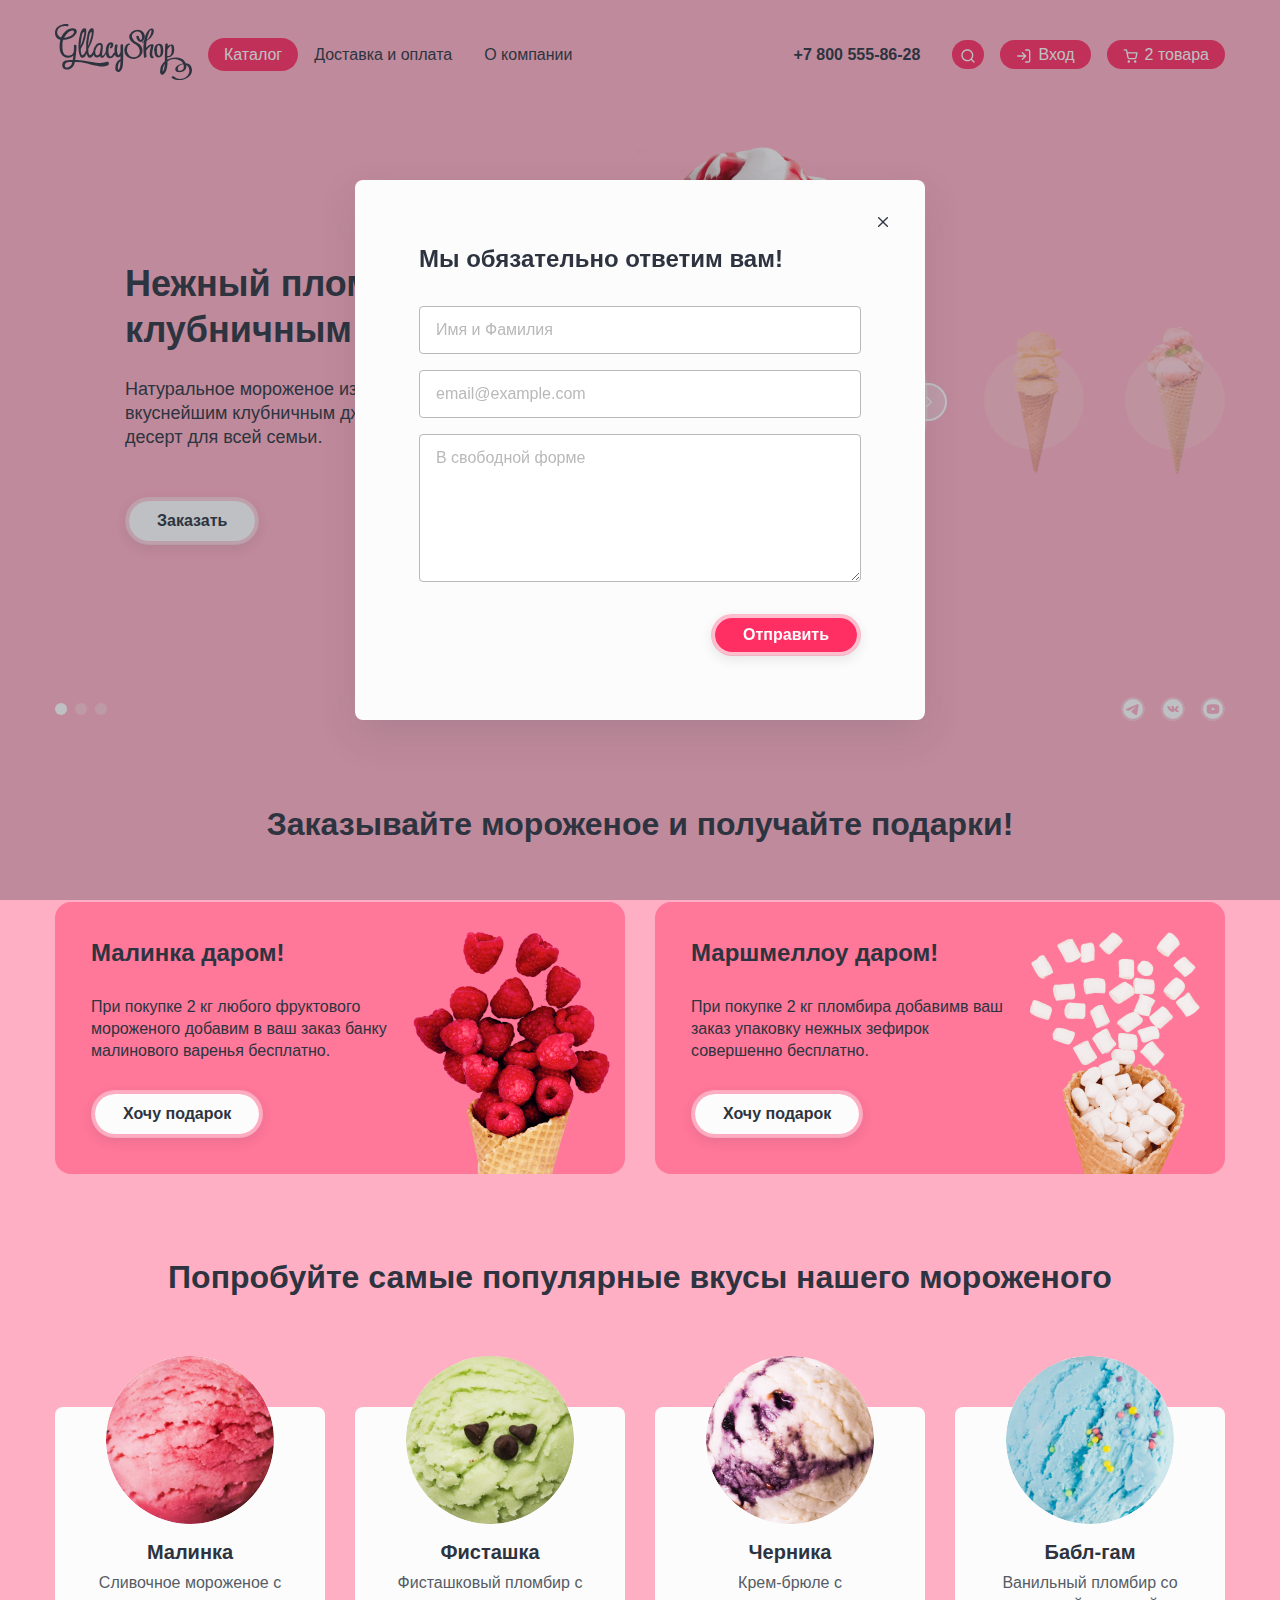
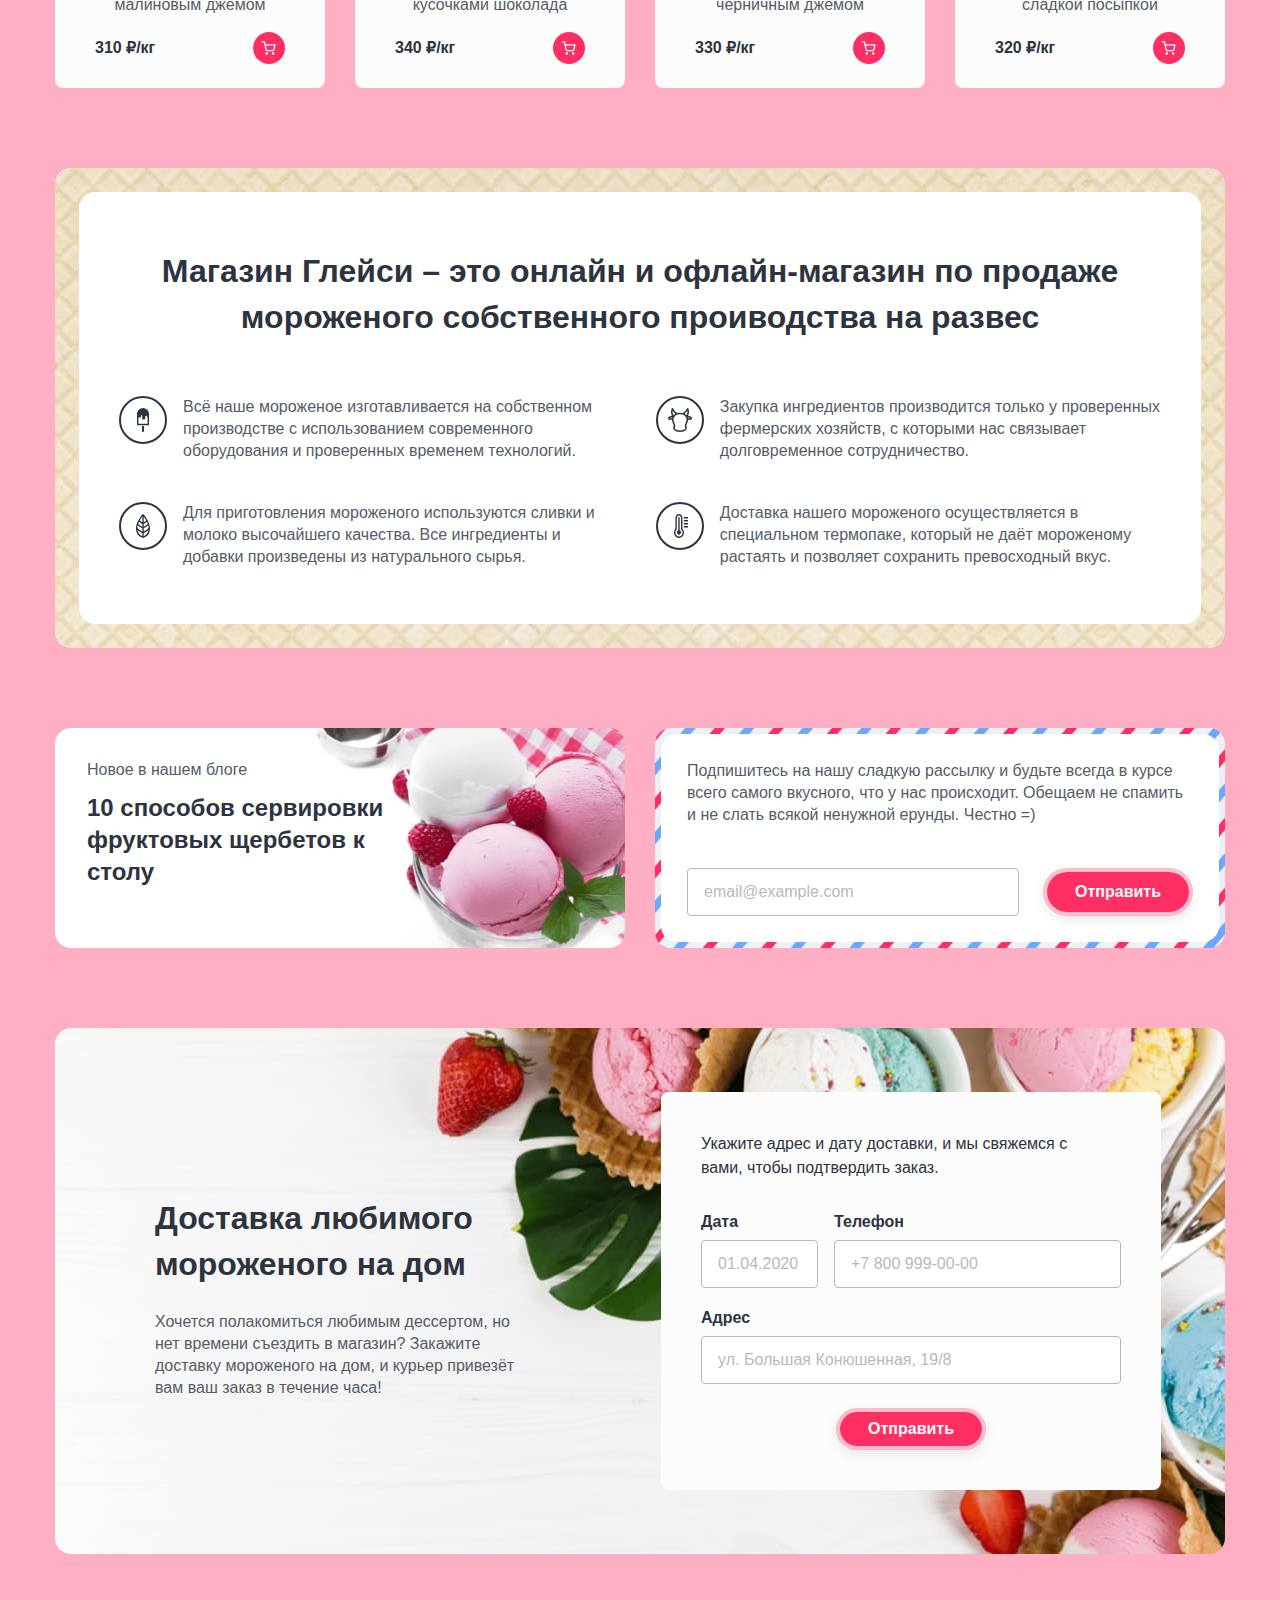
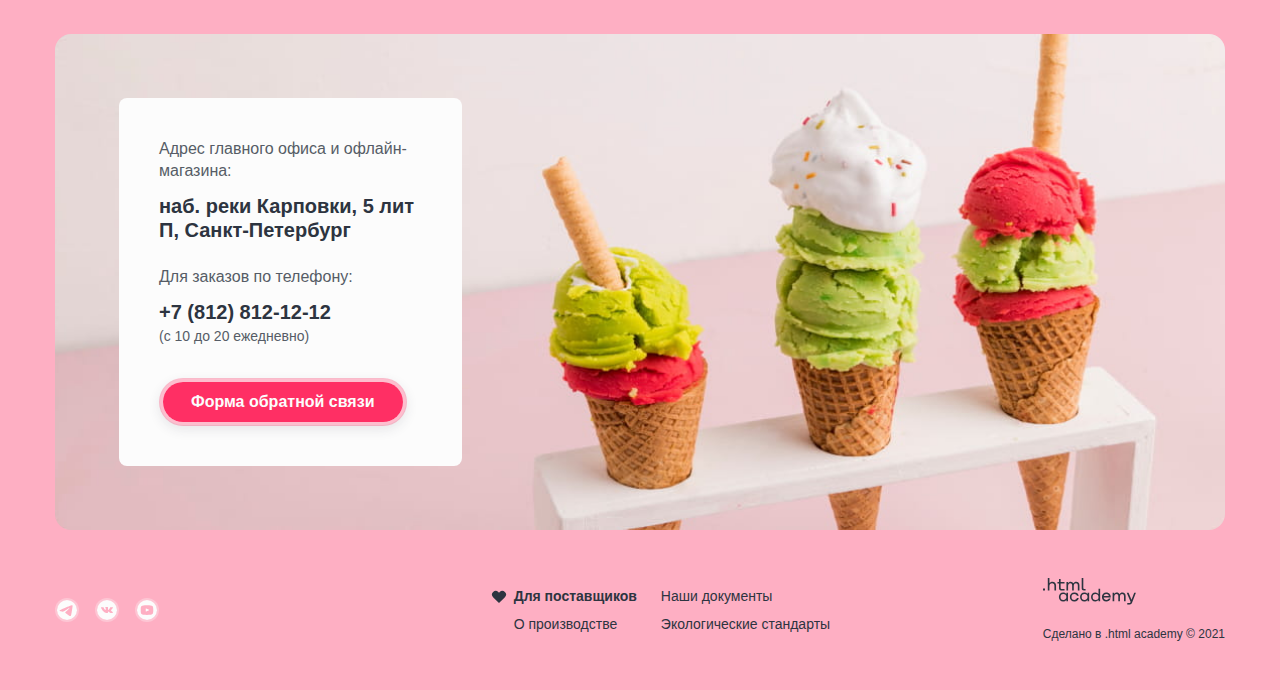
==== commit 37344c64: "исправлено" ====
--- a/index.html
+++ b/index.html
@@ -22,7 +22,7 @@
                 <span>Новинки</span>
               </a>
             </li>
-            <hr class="popover-item-submenu-new">
+            <li class="popover-item-submenu-new">
             <li class="popover-item-submenu">
               <a href="#" class="submenu-link">Сливочное</a>
             </li>
@@ -53,10 +53,10 @@
         <a href="#" class="header-button header-button-search header-button-search-current">
           <span class="visually-hidden">Поиск</span>
         </a>
-        <div class="popover popover-search popover-open">
+        <div class="popover popover-search">
           <form class="search-form" action="https://echo.htmlacademy.ru/" method="get">
             <label for="search" class="visually-hidden"></label>
-            <input type="text" class="form-input" placeholder="|Поиск по сайту">
+            <input type="text" class="form-input" id="search" name="search" placeholder="|Поиск по сайту">
             <button class="search-delete-button delete-button" type="reset"></button>
           </form>
         </div>
@@ -82,17 +82,17 @@
           <h2 class="content-title">Корзина</h2>
           <ul class="cart-list">
             <li class="cart-item">
-              <p class="cart-item-tilte cart-item-bold">Малинка</p>
-              <p class="cart-item-info">1 кг х 310 ₽</p>
-              <p class="cart-item-price cart-item-bold">310 ₽</p>
+              <span class="cart-item-tilte cart-item-bold">Малинка</span>
+              <span class="cart-item-info">1 кг х 310 ₽</span>
+              <span class="cart-item-price cart-item-bold">310 ₽</span>
               <button class="cart-delete-button delete-button">
                 <span class="visually-hidden">Удалить из корзины</span>
               </button>
             </li>
             <li class="cart-item">
-              <p class="cart-item-tilte cart-item-bold">Бабл-гам</p>
-              <p class="cart-item-info">1,5 кг х 320 ₽</p>
-              <p class="cart-item-price cart-item-bold">480 ₽</p>
+              <span class="cart-item-tilte cart-item-bold">Бабл-гам</span>
+              <span class="cart-item-info">1,5 кг х 320 ₽</span>
+              <span class="cart-item-price cart-item-bold">480 ₽</span>
               <button class="cart-delete-button delete-button">
                 <span class="visually-hidden">Удалить из корзины</span>
               </button>
@@ -113,7 +113,7 @@
   <main class="main-container">
     <section class="slider section">
       <ul class="slider-list">
-        <li class="slider-item slider-item-1">
+        <li class="slider-item">
           <div class="slider-item-info">
             <h2 class="slider-title">Нежный пломбир с клубничным джемом</h2>
             <p class="slider-text">
@@ -138,13 +138,13 @@
           </div>
         </li>
 
-        <li class="slider-item slider-item-2 visually-hidden">
+        <li class="slider-item visually-hidden">
           <div class="slider-item-info">
             <h2 class="slider-title">Сливочное мороженое со вкусом банана</h2>
             <p class="slider-text">
               Сливочное мороженое с ярким банановым вкусом подарит вам свежесть и наслаждение даже в самый жаркий летний день.
             </p>
-            <a class="button" href="#">Заказать</a>
+             <a class="button" href="#">Заказать</a>
           </div>
           <div class="slider-item-image">
             <img class="slider-image" src="images/slider/icecream-slide-2.png" width="306" height="507" alt="Банановое мороженое">
@@ -163,7 +163,7 @@
           </div>
         </li>
 
-        <li class="slider-item slider-item-3 visually-hidden">
+        <li class="slider-item visually-hidden">
           <div class="slider-item-info">
             <h2 class="slider-title">Карамельный пломбир с маршмеллоу</h2>
             <p class="slider-text">
@@ -184,13 +184,13 @@
             <img src="images/slider/icecream-1.png" width="66" height="150" alt="Клубничный пломбир">
           </div>
           <div class="slider-side-image">
-            <img src="images/slider/icecream-2.png" width="66" height="150" alt="Банановое мороженое">
+          <img src="images/slider/icecream-2.png" width="66" height="150" alt="Банановое мороженое">
           </div>
         </li>
       </ul>
 
       <div class="section-container">
-        <ol class="slider-pagination">
+        <ul class="slider-pagination">
           <li class="slider-pagination-item">
             <button class="slider-pagination-button slider-pagination-button-current" type="button">
               <span class="visually-hidden">1 фото</span>
@@ -206,7 +206,7 @@
               <span class="visually-hidden">3 фото</span>
             </button>
           </li>
-        </ol>
+        </ul>
 
         <ul class="social-list">
           <li class="social-item">
@@ -310,20 +310,16 @@
     <section class="info section">
       <div class="info-container">
         <h2 class="info-title section-title">Магазин Глейси – это онлайн и офлайн-магазин по продаже мороженого собственного проиводства на развес</h2>
-  
         <ul class="info-list">
           <li class="info-item">
             Всё наше мороженое изготавливается на собственном производстве с использованием современного оборудования и проверенных временем технологий.
           </li>
-  
           <li class="info-item">
             Закупка ингредиентов производится только у проверенных фермерских хозяйств, с которыми нас связывает долговременное сотрудничество.
           </li>
-  
           <li class="info-item">
             Для приготовления мороженого используются сливки и молоко высочайшего качества. Все ингредиенты и добавки произведены из натурального сырья.
           </li>
-  
           <li class="info-item">
             Доставка нашего мороженого осуществляется в специальном термопаке, который не даёт мороженому растаять и позволяет сохранить превосходный вкус.
           </li>
@@ -343,7 +339,7 @@
             Подпишитесь на нашу сладкую рассылку и будьте всегда в курсе всего самого вкусного, что у нас происходит. Обещаем не спамить и не слать всякой ненужной ерунды. Честно =)
           </p>
           <form action="https://echo.htmlacademy.ru/" class="subs-form" method="post">
-            <label class="visually-hidden" for="email" class="visually-hidden">E-mail</label>
+            <label class="visually-hidden" for="email">E-mail</label>
             <input class="form-input subs-input" type="email" name="email" id="email" placeholder="email@example.com">
             <button class="submit-button button" type="submit">Отправить</button>
           </form>
@@ -362,17 +358,16 @@
           <span class="form-label">
             <label class="form-label" for="delivery-date">Дата</label>
             <span class="tooltip">
-              <button class="tooltip-button" type="button" aria-labelledby="tooltip-label">
+              <button class="tooltip-button" type="button" aria-labelledby="tooltip-label-date">
                 <span class="visually-hidden">
                   Посмотреть дополнительную информацию
                 </span>
               </button>
-              <span class="tooltip-text tooltip-text-date" role="tooltip" id="tooltip-label">
+              <span class="tooltip-text tooltip-text-date" role="tooltip" id="tooltip-label-date">
                 Введите желаемую дату доставки
               </span>
             </span>
           </span>
-          
           <input class="form-input" type="text" name="delivery-date" id="delivery-date" placeholder="01.04.2020">
         </div>
         <div class="delivery-form-phone form-group">
@@ -383,18 +378,17 @@
           <span class="form-label">
             <label class="form-label" for="delivery-address">Адрес</label>
             <span class="tooltip">
-              <button class="tooltip-button" type="button" aria-labelledby="tooltip-label">
+              <button class="tooltip-button" type="button" aria-labelledby="tooltip-label-address">
                 <span class="visually-hidden">
                   Посмотреть дополнительную информацию
                 </span>
               </button>
-              <span class="tooltip-text" role="tooltip" id="tooltip-label">
+              <span class="tooltip-text" role="tooltip" id="tooltip-label-address">
                 Введите название улицы, дома и квартиры
               </span>
             </span>
           </span>
-          
-          <input class="form-input" type="text" name="delivery-adress" id="delivery-adress" placeholder="ул. Большая Конюшенная, 19/8">
+          <input class="form-input" type="text" name="delivery-address" id="delivery-address" placeholder="ул. Большая Конюшенная, 19/8">
         </div>
         <button class="delivery-button submit-button button" type="submit">Отправить</button>
       </form>
@@ -454,8 +448,9 @@
     </div>
   </footer>
 
-  <div class="modal-container modal-container-close">
+  <div class="modal-container">
     <section class="modal modal-checkback">
+      <button class="close-button" type="button"></button>
       <h2 class="modal-title content-title">Мы обязательно ответим вам!</h2>
       <form action="https://echo.htmlacademy.ru/" class="modal-form" method="post">
         <label for="checkback-name" class="visually-hidden"></label>
--- a/styles/styles.css
+++ b/styles/styles.css
@@ -178,15 +178,15 @@
 
 .header-button-search::before {
   left: 8px;
-  background: url('/images/icons/search.svg') no-repeat center;
+  background: url('../images/icons/search.svg') no-repeat center;
 }
 
 .header-button-login::before {
-  background: url('/images/icons/log-in.svg') no-repeat center;
+  background: url('../images/icons/log-in.svg') no-repeat center;
 }
 
 .header-button-cart::before{
-  background: url('/images/icons/cart.svg') no-repeat center;
+  background: url('../images/icons/cart.svg') no-repeat center;
 }
 
 .header-button-search-current,
@@ -197,15 +197,15 @@
 }
 
 .header-button-search-current::before {
-  background: url('/images/icons/search-ligth.svg') no-repeat center;
+  background: url('../images/icons/search-ligth.svg') no-repeat center;
 }
 
 .header-button-login-current::before{
-  background: url('/images/icons/log-in-light.svg') no-repeat center;
+  background: url('../images/icons/log-in-light.svg') no-repeat center;
 }
 
 .header-button-cart-current::before {
-  background: url('/images/icons/cart-light.svg') no-repeat center;
+  background: url('../images/icons/cart-light.svg') no-repeat center;
 }
 
 /* Popovers */
@@ -284,7 +284,7 @@
 .delete-button {
   width: 16px;
   height: 16px;
-  background: url('/images/icons/cross.svg') no-repeat center;
+  background: url('../images/icons/cross.svg') no-repeat center;
   background-size: 16px;
   border: none;
   cursor: pointer;
@@ -323,9 +323,50 @@
   grid-template-columns: 136px 188px;
 }
 
+.form-input {
+  flex-grow: 1;
+  margin: 0;
+  padding: 13px 16px;
+  font: inherit;
+  line-height: 20px;
+  background: #fff;
+  border: 1px solid #b9b9b9;
+  border-radius: 4px;
+}
+
+.form-input::placeholder {
+  color: #b9b9b9;
+}
+
+.form-input:hover {
+  border-color: #2d3440;
+}
+
+.form-input:focus {
+  border: none;
+  outline: 2px solid #2d3440;
+}
+
+.form-input:invalid {
+  border: 1px solid #ea5454;
+}
+
+.form-input:hover:invalid {
+  border: 2px solid #ea5454;
+}
+
+.form-input:disabled {
+  background: #e7e7e7;
+  opacity: 0.65;
+}
+
+.form-input:disabled:hover {
+  background: #e7e7e7;
+}
+
 .login-form-input {
   grid-column: 1/-1;
-  margin-bottom: 16px !important;
+  margin-bottom: 16px;
 }
 
 .login-form-button {
@@ -370,11 +411,11 @@
 }
 
 .cart-item:first-child {
-  background: url('/images/cart-items/cart-raspberry.png') no-repeat left center;
+  background: url('../images/cart-items/cart-raspberry.png') no-repeat left center;
 }
 
 .cart-item:last-child {
-  background: url('/images/cart-items/cart-buble-gum.png') no-repeat left center;
+  background: url('../images/cart-items/cart-buble-gum.png') no-repeat left center;
 }
 
 .cart-item-bold {
@@ -498,12 +539,6 @@
   border: 4px solid rgba(252, 252, 252, 0.4);
 }
 
-/*  положение кнопки при длительном отклике
-.button:default {
-  padding-right: 56px;
-  background: #fcfcfc url('/images/icons/spinner.svg') no-repeat 80% 50% ;
-} */
-
 .slider-item-image {
   position: relative;
   padding: 21px;
@@ -527,7 +562,7 @@
   top: 258px;
   width: 38px;
   height: 38px;
-  background: rgba(252, 252, 252, 0.3) url('/images/icons/arrow-left-light.svg') no-repeat center;
+  background: rgba(252, 252, 252, 0.3) url('../images/icons/arrow-left-light.svg') no-repeat center;
   border: 2px solid #fcfcfc;
   border-radius: 26px;
   cursor: pointer;
@@ -543,16 +578,16 @@
 }
 
 .slider-button:hover {
-  background: #fcfcfc url('/images/icons/arrow-left.svg') no-repeat center;
+  background: #fcfcfc url('../images/icons/arrow-left.svg') no-repeat center;
 }
 
 .slider-button:active {
-  background: rgba(252, 252, 252, 0.5) url('/images/icons/arrow-left.svg') no-repeat center;
+  background: rgba(252, 252, 252, 0.5) url('../images/icons/arrow-left.svg') no-repeat center;
   border: 2px solid  rgba(252, 252, 252, 0);
 }
 
 .slider-button:focus {
-  background: rgba(252, 252, 252, 0.3) url('/images/icons/arrow-left.svg') no-repeat center;
+  background: rgba(252, 252, 252, 0.3) url('../images/icons/arrow-left.svg') no-repeat center;
   border: none;
   outline: 2px solid #2d3440;
 }
@@ -663,15 +698,15 @@
 }
 
 .social-tg {
-  background-image: url('/images/icons/telegram.svg');
+  background-image: url('../images/icons/telegram.svg');
 }
 
 .social-vk {
-  background-image: url('/images/icons/vk.svg');
+  background-image: url('../images/icons/vk.svg');
 }
 
 .social-yt {
-  background-image: url('/images/icons/youtube.svg');
+  background-image: url('../images/icons/youtube.svg');
 }
 
 /* Offer */
@@ -700,11 +735,11 @@
 }
 
 .offer-for-free:first-child {
-  background-image: url('/images/backgrounds/raspberry-offer.png');
+  background-image: url('../images/backgrounds/raspberry-offer.png');
 }
 
 .offer-for-free:last-child {
-  background-image: url('/images/backgrounds/marshmallow-offer.png');
+  background-image: url('../images/backgrounds/marshmallow-offer.png');
 }
 
 .offer-for-free-title {
@@ -785,7 +820,7 @@
 .product-card-button {
   width: 32px;
   height: 32px;
-  background: #ff2f64 url('/images/icons/cart-light.svg') no-repeat center;
+  background: #ff2f64 url('../images/icons/cart-light.svg') no-repeat center;
   background-size: 16px;
   border: none;
   border-radius: 26px;
@@ -793,12 +828,12 @@
 }
 
 .product-card-button:hover {
-  background: rgba(252, 252, 252, 0.3) url('/images/icons/cart.svg') no-repeat center;
+  background: rgba(252, 252, 252, 0.3) url('../images/icons/cart.svg') no-repeat center;
   border: 2px solid #ff2f64;
 }
 
 .product-card-button:active {
-  background: #ffcbd8 url('/images/icons/cart.svg') no-repeat center;
+  background: #ffcbd8 url('../images/icons/cart.svg') no-repeat center;
   border: 2px solid #ff2f64;
 }
 
@@ -807,14 +842,14 @@
 }
 
 .product-card-button:disabled {
-  background: #b9b9b9 url('/images/icons/cart.svg') no-repeat center;
+  background: #b9b9b9 url('../images/icons/cart.svg') no-repeat center;
 }
 
 /* Info */
 
 .info {
   padding: 24px;
-  background: url('/images/backgrounds/info-bg.jpg') no-repeat center/cover;
+  background: url('../images/backgrounds/info-bg.jpg') no-repeat center/cover;
   border-radius: 16px;
 }
 
@@ -856,21 +891,20 @@
 }
 
 .info-item:first-child::before {
-  background: url('/images/icons/ice-cream.svg') no-repeat center;
+  background: url('../images/icons/ice-cream.svg') no-repeat center;
 }
 
 .info-item:nth-child(2)::before {
-  background: url('/images/icons/cow.svg') no-repeat center;
+  background: url('../images/icons/cow.svg') no-repeat center;
 }
 
 .info-item:nth-child(3)::before {
-  background: url('/images/icons/leaf.svg') no-repeat center;
+  background: url('../images/icons/leaf.svg') no-repeat center;
 }
 
 .info-item:last-child::before {
-  background: url('/images/icons/thermometer.svg') no-repeat center;
-}
-
+  background: url('../images/icons/thermometer.svg') no-repeat center;
+}
 
 /* Newsbreak */
 
@@ -882,7 +916,7 @@
 .news {
   margin-right: 30px;
   padding: 32px;
-  background: #fff url('/images/backgrounds/news-bg.jpg') center/cover no-repeat;
+  background: #fff url('../images/backgrounds/news-bg.jpg') center/cover no-repeat;
   border-radius: 16px;
 }
 
@@ -902,7 +936,7 @@
 
 .subs {
   padding: 6px;
-  background: url('/images/backgrounds/subs-bg.jpg') center/cover no-repeat;
+  background: url('../images/backgrounds/subs-bg.jpg') center/cover no-repeat;
   border-radius: 16px;
 }
 
@@ -924,47 +958,6 @@
 
 .subs-form {
   display: flex;
-}
-
-.form-input {
-  flex-grow: 1;
-  margin: 0;
-  padding: 13px 16px;
-  font: inherit;
-  line-height: 20px;
-  background: #fff;
-  border: 1px solid #b9b9b9;
-  border-radius: 4px;
-}
-
-.form-input::placeholder {
-  color: #b9b9b9;
-}
-
-.form-input:hover {
-  border-color: #2d3440;
-}
-
-.form-input:focus {
-  border: none;
-  outline: 2px solid #2d3440;
-}
-
-.form-input:invalid {
-  border: 1px solid #ea5454;
-}
-
-.form-input:hover:invalid {
-  border: 2px solid #ea5454;
-} 
-
-.form-input:disabled {
-  background: #e7e7e7;
-  opacity: 0.65;
-}
-
-.form-input:disabled:hover {
-  background: #e7e7e7;
 }
 
 .subs-input {
@@ -1002,12 +995,6 @@
   border: 4px solid rgba(185, 185, 185, 0.3);
 }
 
-/*  положение кнопки при длительном отклике
-.submit-button:default{
-  padding-right: 56px;
-  background: #ff2f64 url('/images/icons/spinner-white.svg') no-repeat 80% 50% ;
-} */
-
 /* Delivery */
 
 .delivery {
@@ -1015,7 +1002,7 @@
   justify-content: space-between;
   padding: 64px;
   padding-left: 100px;
-  background: #fcfcfc url('/images/backgrounds/delivery-bg.jpg') center/cover no-repeat;
+  background: #fcfcfc url('../images/backgrounds/delivery-bg.jpg') center/cover no-repeat;
   border-radius: 16px;
 }
 
@@ -1081,7 +1068,7 @@
   display: block;
   width: 14px;
   height: 14px;
-  background: url('/images/icons/info.svg') no-repeat center;
+  background: url('../images/icons/info.svg') no-repeat center;
   border: none;
   cursor: pointer;
 }
@@ -1131,7 +1118,7 @@
 
 .contacts {
   padding: 64px;
-  background: #fcfcfc url('/images/backgrounds/contacts-bg.jpg') center/cover no-repeat;
+  background: #fcfcfc url('../images/backgrounds/contacts-bg.jpg') center/cover no-repeat;
   border-radius: 16px;
 }
 
@@ -1208,10 +1195,10 @@
 .footer-menu-link-current::before{
   position: absolute;
   top: 1px;
-  left: 1px; 
+  left: 1px;
   width: 16px;
   height: 16px;
-  background: url('/images/icons/heart-fill.svg') no-repeat center;
+  background: url('../images/icons/heart-fill.svg') no-repeat center;
   content: "";
 }
 
@@ -1252,6 +1239,17 @@
   border-radius: 8px;
 }
 
+.close-button {
+  position: absolute;
+  top: 32px;
+  right: 32px;
+  width: 20px;
+  height: 20px;
+  background: url('../images/icons/cross.svg') no-repeat center;
+  border: none;
+  cursor: pointer;
+}
+
 .modal-checkback {
   width: 570px;
 }
@@ -1297,7 +1295,7 @@
   right: -20px;
   width: 12px;
   height: 12px;
-  background: url('/images/icons/chevrons-right.svg') no-repeat center;
+  background: url('../images/icons/chevrons-right.svg') no-repeat center;
   content: "";
 }
 
@@ -1360,7 +1358,7 @@
   padding: 8px 16px;
   padding-right: 63px;
   font: inherit;
-  background: rgba(252, 252, 252, 0.3) url('/images/icons/arrow-down.svg') no-repeat right 13px center;
+  background: rgba(252, 252, 252, 0.3) url('../images/icons/arrow-down.svg') no-repeat right 13px center;
   border: none;
   border-radius: 20px;
   appearance: none;
@@ -1417,6 +1415,7 @@
 
 .range-toggle {
   position: absolute;
+  display: block;
   width: 16px;
   height: 16px;
   padding: 0;
@@ -1433,7 +1432,7 @@
 
 .range-toggle:active {
   background: #2d3440;
-}  
+}
 
 .range-toggle:focus {
   background: #2d3440;
@@ -1487,13 +1486,13 @@
 }
 
 .filler-input[type="checkbox"]:checked + .filler-mark {
-  background: url('/images/icons/checkbox.svg')no-repeat center;
+  background: url('../images/icons/checkbox.svg')no-repeat center;
   background-size: 16px;
   border: none;
 }
 
 .filler-input[type="checkbox"]:checked:hover + .filler-mark {
-  background: url('/images/icons/checkbox-light.svg')no-repeat center;
+  background: url('../images/icons/checkbox-light.svg')no-repeat center;
   background-size: 16px;
   border: none;
 }
@@ -1592,7 +1591,7 @@
 
 .pagination-prev {
   margin-right: 8px;
-  background: url('/images/icons/arrow-left.svg') no-repeat center;
+  background: url('../images/icons/arrow-left.svg') no-repeat center;
   opacity: 0.3;
 }
 
@@ -1604,6 +1603,6 @@
 
 .pagination-next {
   margin-left: 8px;
-  background: url('/images/icons/arrow-right.svg') no-repeat center;
-}
-
+  background: url('../images/icons/arrow-right.svg') no-repeat center;
+}
+
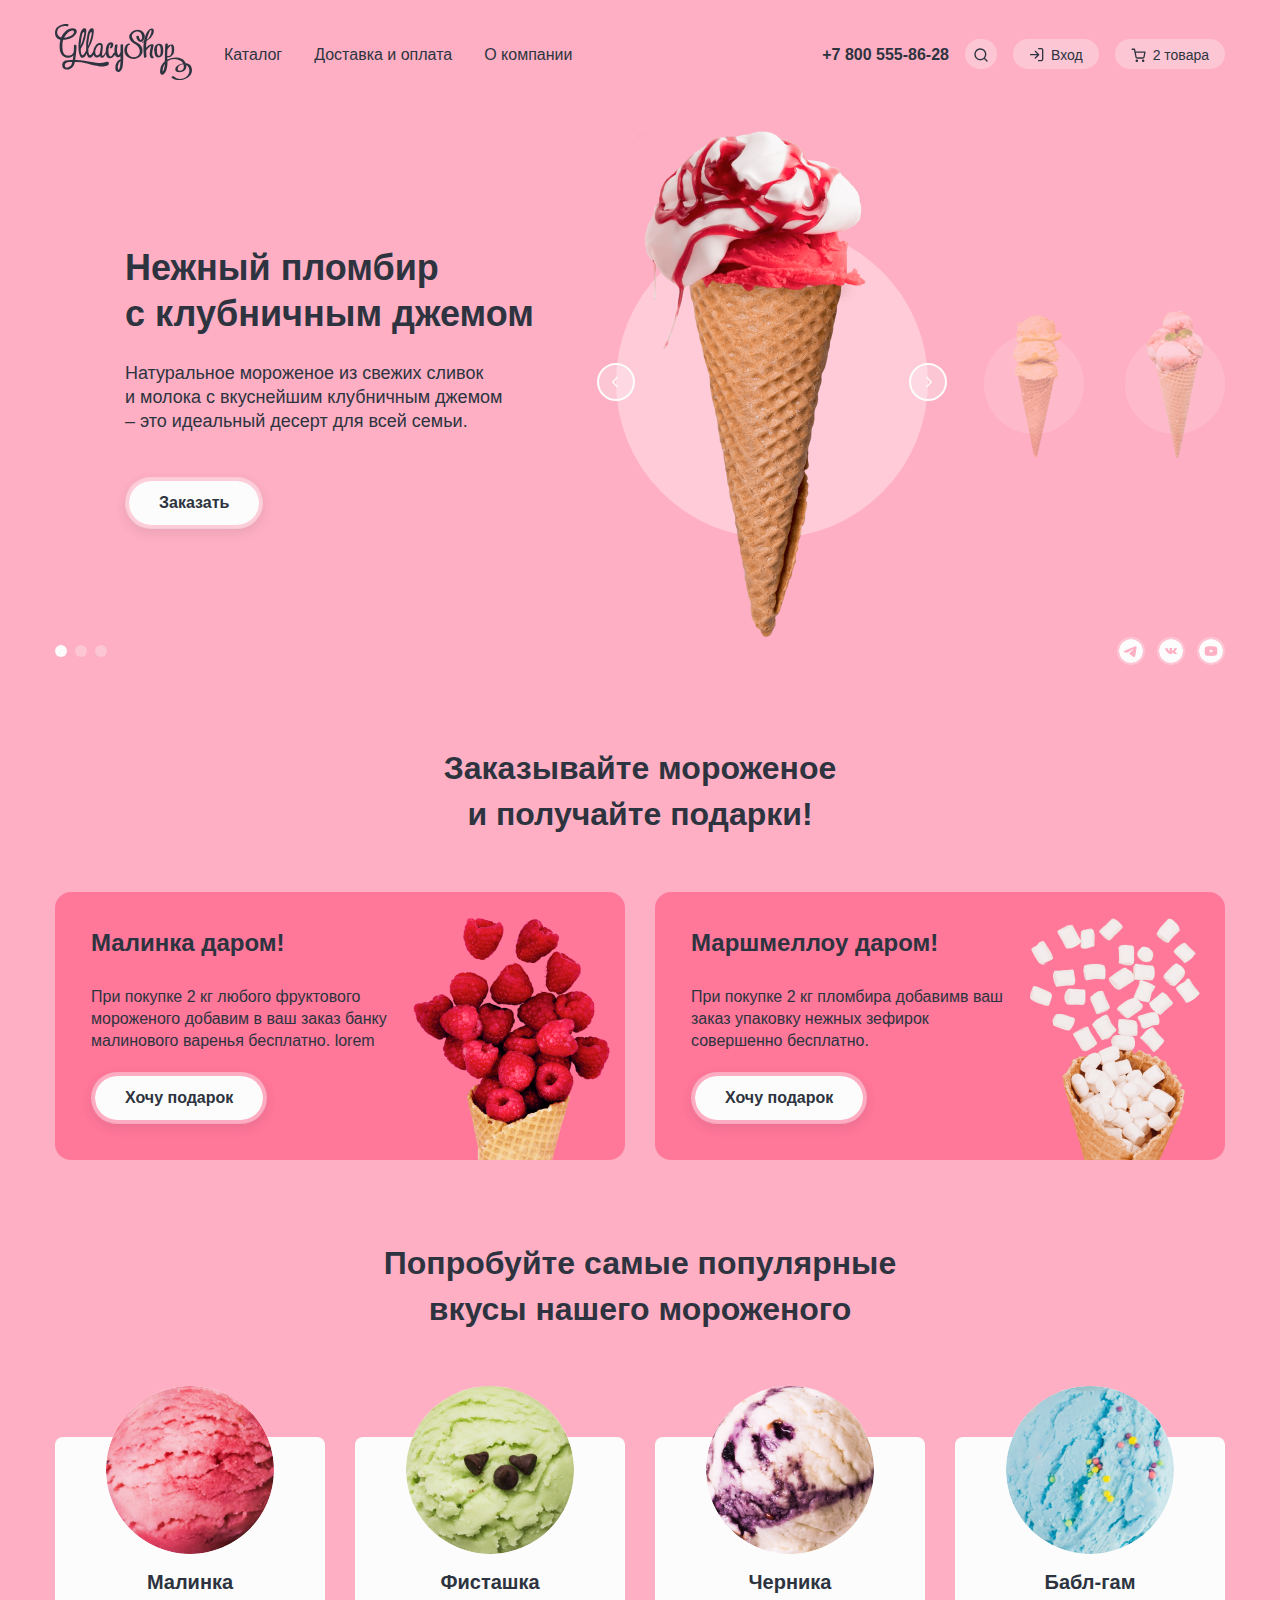
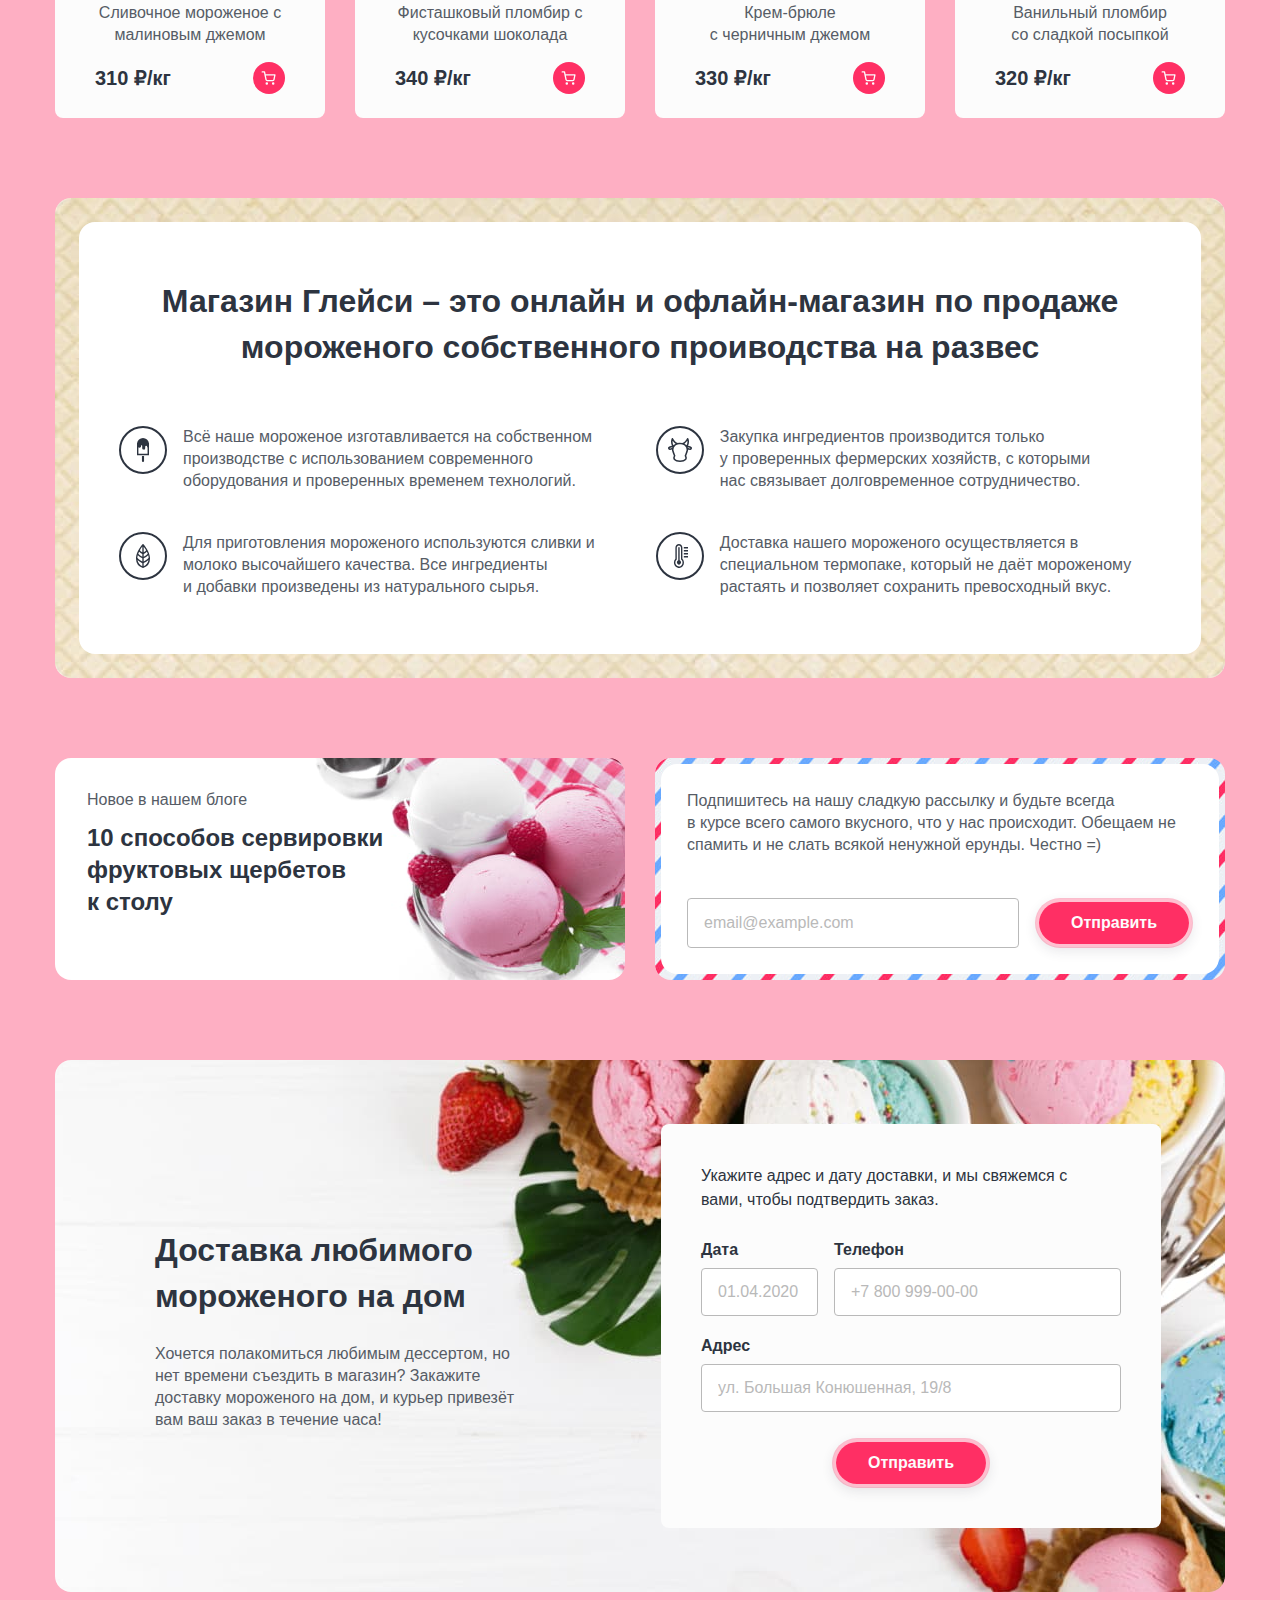
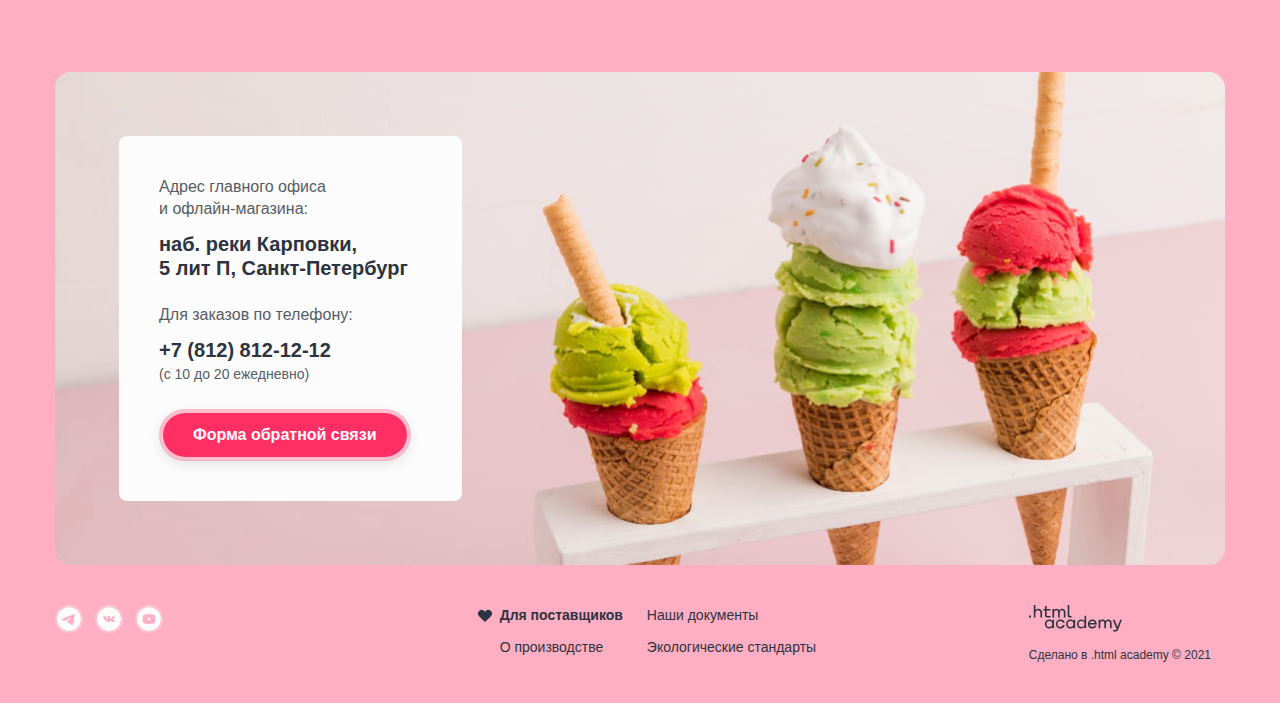
==== commit 1c202831: "fin" ====
--- a/index.html
+++ b/index.html
@@ -4,18 +4,20 @@
 <head>
   <meta charset="utf-8">
   <title>HTML Academy: Глейси</title>
-  <link rel="stylesheet" href="/styles/styles.css">
+  <link rel="stylesheet" href="styles/styles.css">
+  <link rel="icon" href="favicon.ico">
+  <link rel="icon" type="image/png" href="images/favicon.png">
 </head>
 
 <body>
   <header class="page-header">
     <nav class="nav">
       <a class="nav-logo" href="index.html">
-        <img class="page-header-logo" src="/images/icons/gllacy-logo.svg" width="137" height="56" alt="Логотип «GlassyShop».">
+        <img class="page-header-logo" src="images/icons/gllacy-logo.svg" width="137" height="56" alt="Логотип «GlassyShop».">
       </a>
       <ul class="nav-list">
         <li class="nav-item">
-          <a href="catalog.html" class="header-button-text header-button-text-current">Каталог</a>
+          <a href="catalog.html" class="header-button-text">Каталог</a>
           <ul class="popover-list-submenu popover">
             <li class="popover-item-submenu">
               <a href="#" class="submenu-link">
@@ -50,7 +52,7 @@
         <a href="#" class="header-button-text header-button-tel">+7 800 555-86-28</a>
       </li>
       <li class="header-button-item">
-        <a href="#" class="header-button header-button-search header-button-search-current">
+        <a href="#" class="header-button header-button-search">
           <span class="visually-hidden">Поиск</span>
         </a>
         <div class="popover popover-search">
@@ -62,7 +64,7 @@
         </div>
       </li>
       <li class="header-button-item">
-        <a href="#" class="header-button header-button-login header-button-login-current">Вход</a>
+        <a href="#" class="header-button header-button-login">Вход</a>
         <div class="popover popover-login">
           <h2 class="content-title">Личный кабинет</h2>
           <form action="https://echo.htmlacademy.ru/" class="popover-form" method="post">
@@ -77,7 +79,7 @@
         </div>
       </li>
       <li class="header-button-item">
-        <a href="#" class="header-button header-button-cart header-button-cart-current">2 товара</a>
+        <a href="#" class="header-button header-button-cart">2 товара</a>
         <div class="popover popover-cart">
           <h2 class="content-title">Корзина</h2>
           <ul class="cart-list">
@@ -104,7 +106,7 @@
           </div>
         </div>
         <div class="popover popover-cart-empty">
-          <h2 class="popover-title">Ваша корзина пока пуста</h2>
+          <h2 class="popover-title content-title">Ваша корзина пока пуста</h2>
         </div>
       </li>
     </ul>
@@ -115,14 +117,14 @@
       <ul class="slider-list">
         <li class="slider-item">
           <div class="slider-item-info">
-            <h2 class="slider-title">Нежный пломбир с клубничным джемом</h2>
+            <h2 class="slider-title">Нежный пломбир<br> с клубничным джемом</h2>
             <p class="slider-text">
-              Натуральное мороженое из свежих сливок и молока с вкуснейшим клубничным джемом – это идеальный десерт для всей семьи.
+              Натуральное мороженое из свежих сливок<br> и молока с вкуснейшим клубничным джемом<br> – это идеальный десерт для всей семьи.
             </p>
             <a class="button" href="#">Заказать</a>
           </div>
           <div class="slider-item-image">
-            <img class="slider-image" src="/images/slider/icecream-slide-1.png" width="306" height="507" alt="Клубничный пломбир">
+            <img class="slider-image" src="images/slider/icecream-slide-1.png" width="306" height="507" alt="Клубничный пломбир">
             <button class="slider-button slider-prev" type="button">
               <span class="visually-hidden">Предыдущее фото</span>
             </button>
@@ -230,11 +232,11 @@
 
     <section class="offer section">
       <h1 class="visually-hidden">Магазин мороженного "GllacyShop"</h1>
-      <h2 class="offer-title section-title">Заказывайте мороженое и получайте подарки!</h2>
+      <h2 class="offer-title section-title">Заказывайте мороженое<br> и получайте подарки!</h2>
       <div class="offer-container">
         <div class="offer-for-free">
           <h3 class="offer-for-free-title content-title">Малинка даром!</h3>
-          <p class="offer-text">При покупке 2 кг любого фруктового мороженого добавим в ваш заказ банку малинового варенья бесплатно.</p>
+          <p class="offer-text">При покупке 2 кг любого фруктового мороженого добавим в ваш заказ банку малинового варенья бесплатно. lorem</p>
           <a class="button" href="#">Хочу подарок</a>
         </div>
         <div class="offer-for-free">
@@ -246,12 +248,12 @@
     </section>
 
     <section class="popular section">
-      <h2 class="popular-title section-title">Попробуйте самые популярные вкусы нашего мороженого</h2>
+      <h2 class="popular-title section-title">Попробуйте самые популярные<br> вкусы нашего мороженого</h2>
 
       <ul class="product-list">
         <li class="product-card">
           <a href="#" class="product-card-link">
-            <img class="product-card-image" src="/images/catalog-items/raspberry.jpg" width="168" height="168" alt="Малиновое мороженое">
+            <img class="product-card-image" src="images/catalog-items/raspberry.jpg" width="168" height="168" alt="Малиновое мороженое">
             <h3 class="product-card-title">Малинка</h3>
           </a>
           <p class="product-card-text">Сливочное мороженое с малиновым джемом</p>
@@ -265,7 +267,7 @@
 
         <li class="product-card">
           <a href="#" class="product-card-link">
-            <img class="product-card-image" src="/images/catalog-items/pistachio.jpg" width="168" height="168" alt="Фисташковое мороженое">
+            <img class="product-card-image" src="images/catalog-items/pistachio.jpg" width="168" height="168" alt="Фисташковое мороженое">
             <h3 class="product-card-title">Фисташка</h3>
           </a>
           <p class="product-card-text">Фисташковый пломбир с кусочками шоколада</p>
@@ -279,10 +281,10 @@
 
         <li class="product-card">
           <a href="#" class="product-card-link">
-            <img class="product-card-image" src="/images/catalog-items/blueberry.jpg" width="168" height="168" alt="Черничное мороженое">
+            <img class="product-card-image" src="images/catalog-items/blueberry.jpg" width="168" height="168" alt="Черничное мороженое">
             <h3 class="product-card-title">Черника</h3>
           </a>
-          <p class="product-card-text">Крем-брюле с черничным джемом</p>
+          <p class="product-card-text">Крем-брюле<br> с черничным джемом</p>
           <div class="product-card-container">
             <span class="product-card-price">330 ₽/кг</span>
             <button class="product-card-button">
@@ -293,10 +295,10 @@
 
         <li class="product-card">
           <a href="#" class="product-card-link">
-            <img class="product-card-image" src="/images/catalog-items/buble-gum.jpg" width="168" height="168" alt="Мороженое со вкусом Бабл-гам">
+            <img class="product-card-image" src="images/catalog-items/buble-gum.jpg" width="168" height="168" alt="Мороженое со вкусом Бабл-гам">
             <h3 class="product-card-title">Бабл-гам</h3>
           </a>
-          <p class="product-card-text">Ванильный пломбир со сладкой посыпкой</p>
+          <p class="product-card-text">Ванильный пломбир<br> со сладкой посыпкой</p>
           <div class="product-card-container">
             <span class="product-card-price">320 ₽/кг</span>
             <button class="product-card-button">
@@ -315,10 +317,10 @@
             Всё наше мороженое изготавливается на собственном производстве с использованием современного оборудования и проверенных временем технологий.
           </li>
           <li class="info-item">
-            Закупка ингредиентов производится только у проверенных фермерских хозяйств, с которыми нас связывает долговременное сотрудничество.
+            Закупка ингредиентов производится только<br> у проверенных фермерских хозяйств, с которыми<br> нас связывает долговременное сотрудничество.
           </li>
           <li class="info-item">
-            Для приготовления мороженого используются сливки и молоко высочайшего качества. Все ингредиенты и добавки произведены из натурального сырья.
+            Для приготовления мороженого используются сливки и молоко высочайшего качества. Все ингредиенты<br> и добавки произведены из натурального сырья.
           </li>
           <li class="info-item">
             Доставка нашего мороженого осуществляется в специальном термопаке, который не даёт мороженому растаять и позволяет сохранить превосходный вкус.
@@ -328,15 +330,16 @@
     </section>
 
     <section class="newsbreak section">
+      <h2 class="visually-hidden">Новостной блок</h2>
       <aside class="news">
         <p class="news-text">Новое в нашем блоге</p>
-        <h3 class="news-title content-title">10 способов сервировки фруктовых щербетов к столу</h3>
+        <h3 class="news-title content-title">10 способов сервировки фруктовых щербетов<br> к столу</h3>
       </aside>
 
       <aside class="subs">
         <div class="subs-container">
           <p class="subs-text text">
-            Подпишитесь на нашу сладкую рассылку и будьте всегда в курсе всего самого вкусного, что у нас происходит. Обещаем не спамить и не слать всякой ненужной ерунды. Честно =)
+            Подпишитесь на нашу сладкую рассылку и будьте всегда<br> в курсе всего самого вкусного, что у нас происходит. Обещаем не спамить и не слать всякой ненужной ерунды. Честно =)
           </p>
           <form action="https://echo.htmlacademy.ru/" class="subs-form" method="post">
             <label class="visually-hidden" for="email">E-mail</label>
@@ -395,13 +398,14 @@
     </section>
 
     <section class="contacts">
+      <h2 class="visually-hidden">Как с нами связаться</h2>
       <div class="contacts-container">
-        <p class="contacts-text text">Адрес главного офиса и офлайн-магазина:</p>
-        <p class="contacts-address">наб. реки Карповки, 5 лит П, Санкт-Петербург</p>
+        <p class="contacts-text text">Адрес главного офиса<br> и офлайн-магазина:</p>
+        <p class="contacts-address">наб. реки Карповки,<br> 5 лит П, Санкт-Петербург</p>
         <p class="contacts-text text">Для заказов по телефону:</p>
         <a class="contacts-tel" href="#">+7 (812) 812-12-12</a>
         <p class="contacts-sign">(с 10 до 20 ежедневно)</p>
-        <a href="#" class="submit-button button">Форма обратной связи</a>
+        <a href="#" class="contacts-button submit-button button">Форма обратной связи</a>
       </div>
     </section>
   </main>
@@ -442,13 +446,13 @@
 
     <div class="footer-brand">
       <a href="https://htmlacademy.ru/" class="footer-brand-logo">
-        <img src="/images/icons/logo_htmlacademy.svg" width="93" height="27" alt="Логотип HTML-Академии">
+        <img src="images/icons/logo_htmlacademy.svg" width="93" height="27" alt="Логотип HTML-Академии">
       </a>
       <p class="footer-brand-text">Сделано в <a href="https://htmlacademy.ru/">.html academy</a> © 2021</p>
     </div>
   </footer>
 
-  <div class="modal-container">
+  <div class="modal-container modal-container-close">
     <section class="modal modal-checkback">
       <button class="close-button" type="button"></button>
       <h2 class="modal-title content-title">Мы обязательно ответим вам!</h2>
--- a/styles/styles.css
+++ b/styles/styles.css
@@ -3,7 +3,7 @@
   font-family: 'Inter';
   font-style: normal;
   font-weight: 400;
-  src: url('/fonts/inter-400.woff2') format('woff2');
+  src: url('../fonts/inter-400.woff2') format('woff2');
   font-display: swap;
 }
 
@@ -11,7 +11,7 @@
   font-family: 'Inter';
   font-style: normal;
   font-weight: 700;
-  src: url('/fonts/inter-700.woff2') format('woff2');
+  src: url('../fonts/inter-700.woff2') format('woff2');
   font-display: swap;
 }
 
@@ -19,7 +19,7 @@
   font-family: 'Inter';
   font-style: normal;
   font-weight: 900;
-  src: url('/fonts/inter-900.woff2') format('woff2');
+  src: url('../fonts/inter-900.woff2') format('woff2');
   font-display: swap;
 }
 
@@ -136,13 +136,20 @@
   margin-left: 16px;
 }
 
+.header-button-item:first-child,
+.header-button-item:nth-child(2) {
+  margin-left: 2px;
+}
+
 .header-button-tel {
+  padding: 8px 14px;
   font-weight: 700;
 }
 
 .header-button {
   position: relative;
-  padding: 6px 16px;
+  padding: 8px 16px 6px;
+  font-size: 14px;
   color: #2d3440;
   text-decoration: none;
   background: rgba(252, 252, 252, 0.3);
@@ -212,7 +219,7 @@
 
 .popover {
   position: absolute;
-  top: 40px;
+  top: 32px;
   right: 0;
   display: none;
   padding: 48px;
@@ -231,16 +238,16 @@
   left: 0;
   right: auto;
   width: 138px;
-  padding: 8px 0;
+  padding: 10px 0 6px;
   list-style: none;
 }
 
 .popover-item-submenu {
-  padding: 6px 16px;
+  padding: 6px 14px;
 }
 
 .popover-item-submenu-new {
-  margin: 2px 16px;
+  margin: 4px 15px;
   border: none;
   border-bottom: 1px solid #b9b9b9;
 }
@@ -372,7 +379,7 @@
 .login-form-button {
   grid-row: 3/5;
   justify-self: start;
-  margin-top: 16px;
+  margin-top: 12px;
   box-sizing: border-box;
 }
 
@@ -391,9 +398,13 @@
 }
 
 .popover-cart-empty {
-  top: -7px;
   width: 288px;
-  margin: 48px 0;
+  padding: 48px 25px;
+  text-align: center;
+}
+
+.popover-title {
+  margin: 0;
 }
 
 .cart-list {
@@ -453,7 +464,7 @@
   justify-content: space-between;
   align-items: center;
   margin-top: 32px;
-  padding-top: 31px;
+  padding-top: 25px;
   border-top: 1px solid #e7e7e7;
 }
 
@@ -470,7 +481,12 @@
   margin-bottom: 80px;
 }
 
+.slider {
+  position: relative;
+}
+
 .slider-list {
+  margin: 0;
   padding: 0;
   list-style: none;
 }
@@ -483,7 +499,7 @@
 }
 
 .slider-item-info {
-  max-width: 470px;
+  width: 470px;
 }
 
 .slider-title {
@@ -496,14 +512,14 @@
 
 .slider-text {
   margin: 0;
-  margin-bottom: 48px;
+  margin-bottom: 44px;
   font-size: 18px;
   line-height: 24px;
 }
 
 .button {
   display: inline-block;
-  padding: 8px 28px;
+  padding: 10px 30px;
   font-family: inherit;
   font-size: 16px;
   font-weight: 700;
@@ -546,7 +562,7 @@
 
 .slider-item-image::before {
   position: absolute;
-  top: 121px;
+  top: 117px;
   left: 21px;
   width: 312px;
   height: 312px;
@@ -559,7 +575,7 @@
 
 .slider-button {
   position: absolute;
-  top: 258px;
+  top: 254px;
   width: 38px;
   height: 38px;
   background: rgba(252, 252, 252, 0.3) url('../images/icons/arrow-left-light.svg') no-repeat center;
@@ -617,9 +633,12 @@
 }
 
 .section-container {
+  position: absolute;
+  bottom: 0;
   display: flex;
   justify-content: space-between;
   align-items: center;
+  width: 1170px;
 }
 
 .slider-pagination {
@@ -668,13 +687,13 @@
 }
 
 .social-item:not(:last-child) {
-  margin-right: 16px;
+  margin-right: 12px;
 }
 
 .social-link {
   display: block;
-  width: 24px;
-  height: 24px;
+  width: 28px;
+  height: 28px;
   background: #feafc3 no-repeat center;
   background-clip: padding-box;
   background-size: 24px;
@@ -748,7 +767,7 @@
 
 .offer-text {
   margin: 0;
-  margin-bottom: 28px;
+  margin-bottom: 20px;
   width: 328px;
   line-height: 22px;
   margin-right: 170px;
@@ -757,7 +776,7 @@
 /* Popular */
 
 .popular-title {
-  margin-bottom: 107px;
+  margin-bottom: 105px;
 }
 
 .product-list {
@@ -807,6 +826,8 @@
 }
 
 .product-card-price {
+  font-size: 20px;
+  line-height: 24px;
   font-weight: 700;
 }
 
@@ -961,10 +982,11 @@
 }
 
 .subs-input {
-  margin-right: 24px;
+  margin-right: 16px;
 }
 
 .submit-button {
+  padding: 12px 32px;
   color: #fcfcfc;
   text-decoration: none;
   background: #ff2f64;
@@ -1028,7 +1050,7 @@
 
 .form-text {
   grid-column: 1/-1;
-  margin: 0 40px 12px 0;
+  margin: 0 40px 8px 0;
 }
 
 .form-group {
@@ -1051,7 +1073,7 @@
 .delivery-button {
   grid-column: 1/-1;
   justify-self: center;
-  margin-top: 4px;
+  margin-top: 6px;
 }
 
 /* Tooltips */
@@ -1151,18 +1173,21 @@
 
 .contacts-sign {
   margin: 0;
-  margin-bottom: 32px;
+  margin-bottom: 25px;
   font-size: 14px;
   line-height: 20px;
   color: #565c66;
 }
 
+.contacts-button {
+  padding: 10px 30px;
+}
+
 /* Footer */
 
 .page-footer {
   display: flex;
   justify-content: space-between;
-  align-items: center;
   width: 1170px;
   margin: 40px auto;
 }
@@ -1170,9 +1195,10 @@
 .footer-menu-list {
   display: grid;
   grid-template-columns: auto auto;
-  gap: 8px 0;
+  gap: 6px 0;
+  margin: 0;
   padding: 0;
-  padding-left: 118px;
+  padding-left: 100px;
   list-style: none;
 }
 
@@ -1204,11 +1230,12 @@
 
 .footer-brand-logo {
   display: block;
-  margin-bottom: 14px;
+  margin-bottom: 8px;
 }
 
 .footer-brand-text {
   margin: 0;
+  margin-right: 14px;
   font-size: 12px;
   line-height: 16px;
 }
@@ -1261,11 +1288,12 @@
 
 .modal-input {
   margin-bottom: 16px;
+  resize: none;
 }
 
 .modal-button {
   align-self: flex-end;
-  margin-top: 16px;
+  margin-top: 11px;
 }
 
 .modal-container-close {
@@ -1277,14 +1305,14 @@
 
 .breadcrumbs {
   display: flex;
-  margin: 32px 0 16px;
+  margin: 28px 0 16px;
   padding: 0;
   list-style: none;
 }
 
 .breadcrumbs-item {
   position: relative;
-  margin-right: 28px;
+  margin-right: 30px;
   font-size: 14px;
   line-height: 20px;
 }
@@ -1310,7 +1338,7 @@
 }
 
 .breadcrumbs-link-current {
-  text-decoration: underline;
+  border-bottom: 1px solid #2d3440;
 }
 
 .inner-header-title {
@@ -1327,7 +1355,7 @@
   display: flex;
   flex-wrap: wrap;
   align-items: center;
-  margin-bottom: 95px;
+  margin-bottom: 80px;
 }
 
 .catalog-filter-group {
@@ -1344,13 +1372,14 @@
 
 .catalog-filter-title {
   display: flex;
-  margin-left: 16px;
+  margin-left: 15px;
   margin-bottom: 8px;
   font: inherit;
   font-size: 14px;
-}
-
-.catalog-filter-label {
+  line-height: 20px;
+}
+
+.catalog-filter-label:not(:first-child) {
   margin-left: 5px;
 }
 
@@ -1370,7 +1399,8 @@
 }
 
 .select-control:focus {
-  border: 2px solid #fcfcfc;
+  border: none;
+  outline: 2px solid #fcfcfc;
 }
 
 .range-input {
@@ -1415,6 +1445,7 @@
 
 .range-toggle {
   position: absolute;
+  top: -9px;
   display: block;
   width: 16px;
   height: 16px;
@@ -1441,13 +1472,11 @@
 }
 
 .toggle-min {
-  top: -8px;
-  left: -16px;
+  left: -15px;
 }
 
 .toggle-max {
-  top: -8px;
-  right: -16px;
+  right: -17px;
 }
 
 .catalog-filter-list {
@@ -1463,17 +1492,20 @@
   margin-right: 16px;
 }
 
+.catalog-filter-list-checkbox {
+  padding: 10px 24px;
+}
+
 .filler {
   position: relative;
   display: block;
-  padding-left: 24px;
+  padding-left: 25px;
   cursor: pointer;
 }
 
-
 .filler-mark {
   position: absolute;
-  top: 2px;
+  top: 1px;
   left: 0;
   width: 16px;
   height: 16px;
@@ -1526,7 +1558,7 @@
 .inner-button {
   align-self: end;
   margin-bottom: 16px;
-  padding: 6px 32px;
+  padding: 8px 48px;
   background: rgba(252, 252, 252, 0.3);
   background-clip: padding-box;
   border: 2px solid #fcfcfc;
@@ -1558,7 +1590,7 @@
 .pagination {
   display: flex;
   align-items: center;
-  margin: 41px 0;
+  margin: 53px 0;
   margin-left: 152px;
 }
 
@@ -1606,3 +1638,8 @@
   background: url('../images/icons/arrow-right.svg') no-repeat center;
 }
 
+.page-footer-catalog {
+  margin-top: 25px;
+  padding-top: 45px;
+  border-top: 1px solid rgba(252, 252, 252, 0.3);
+}
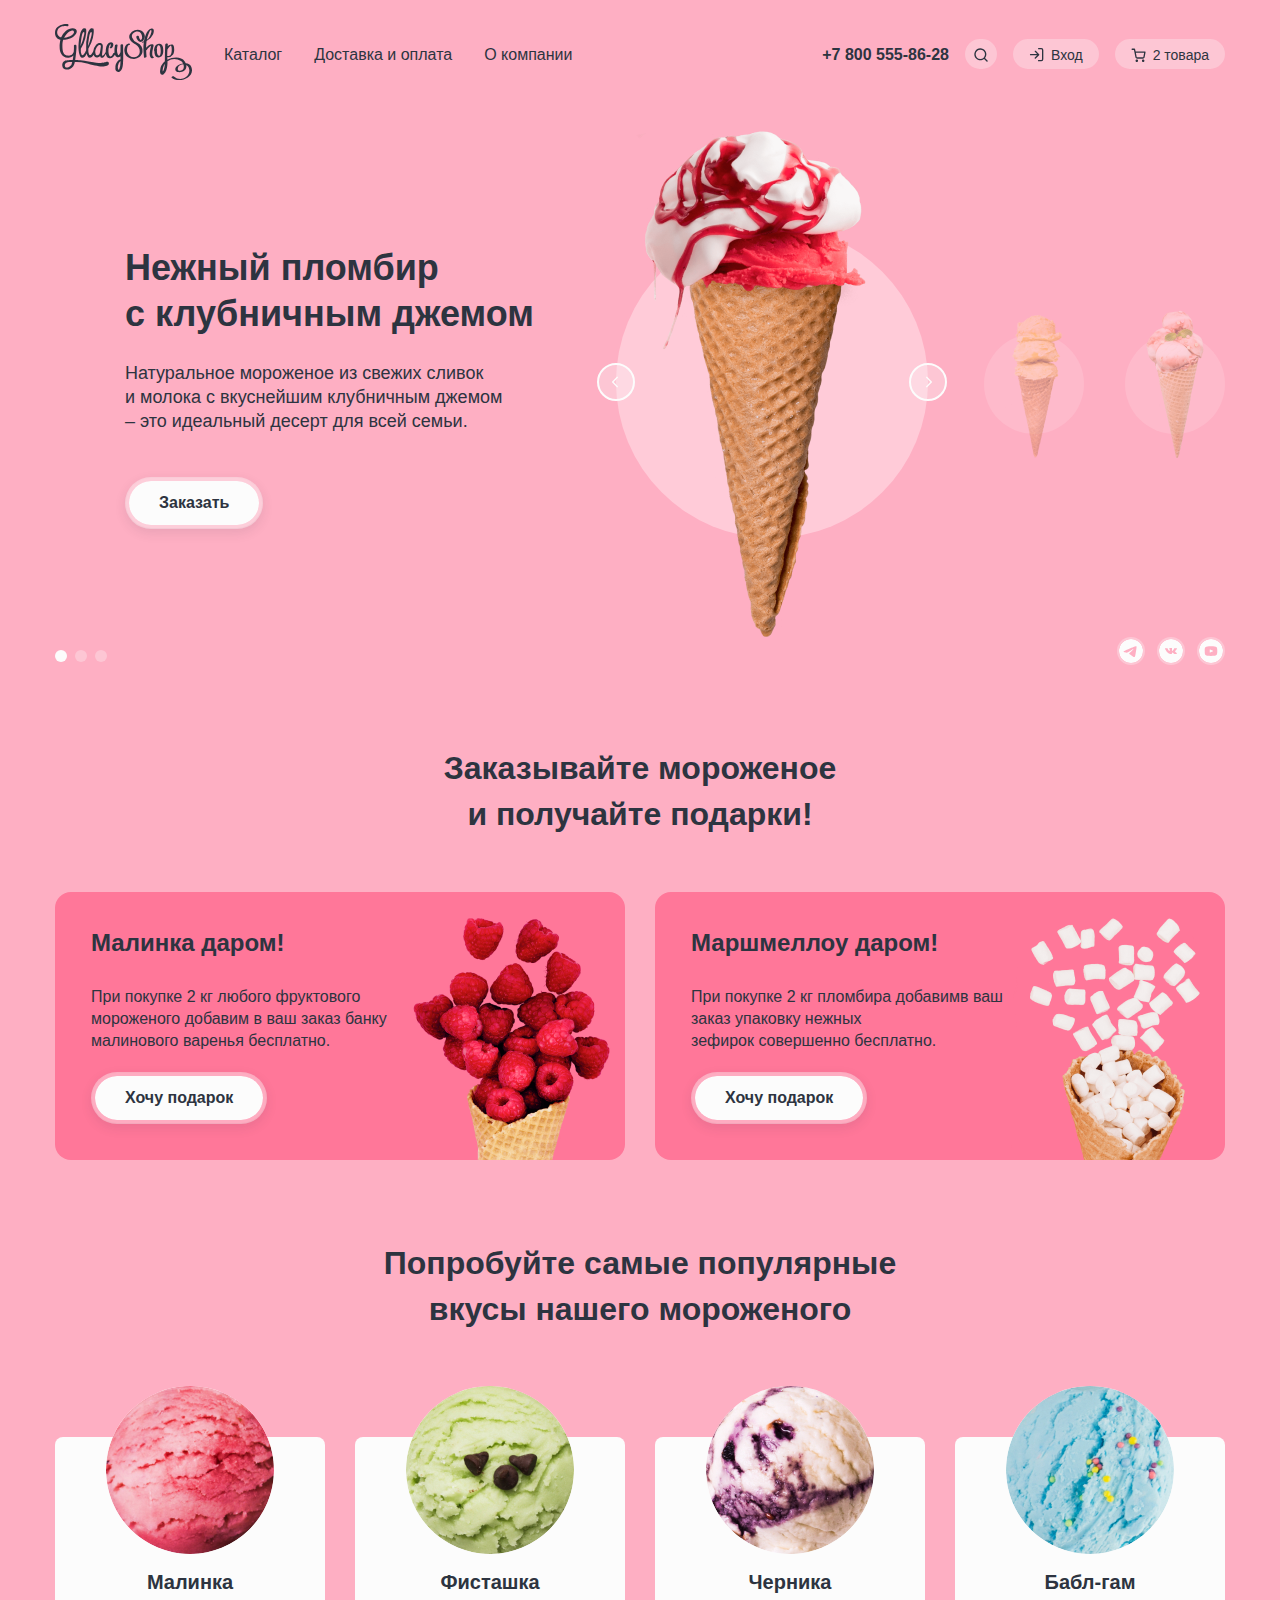
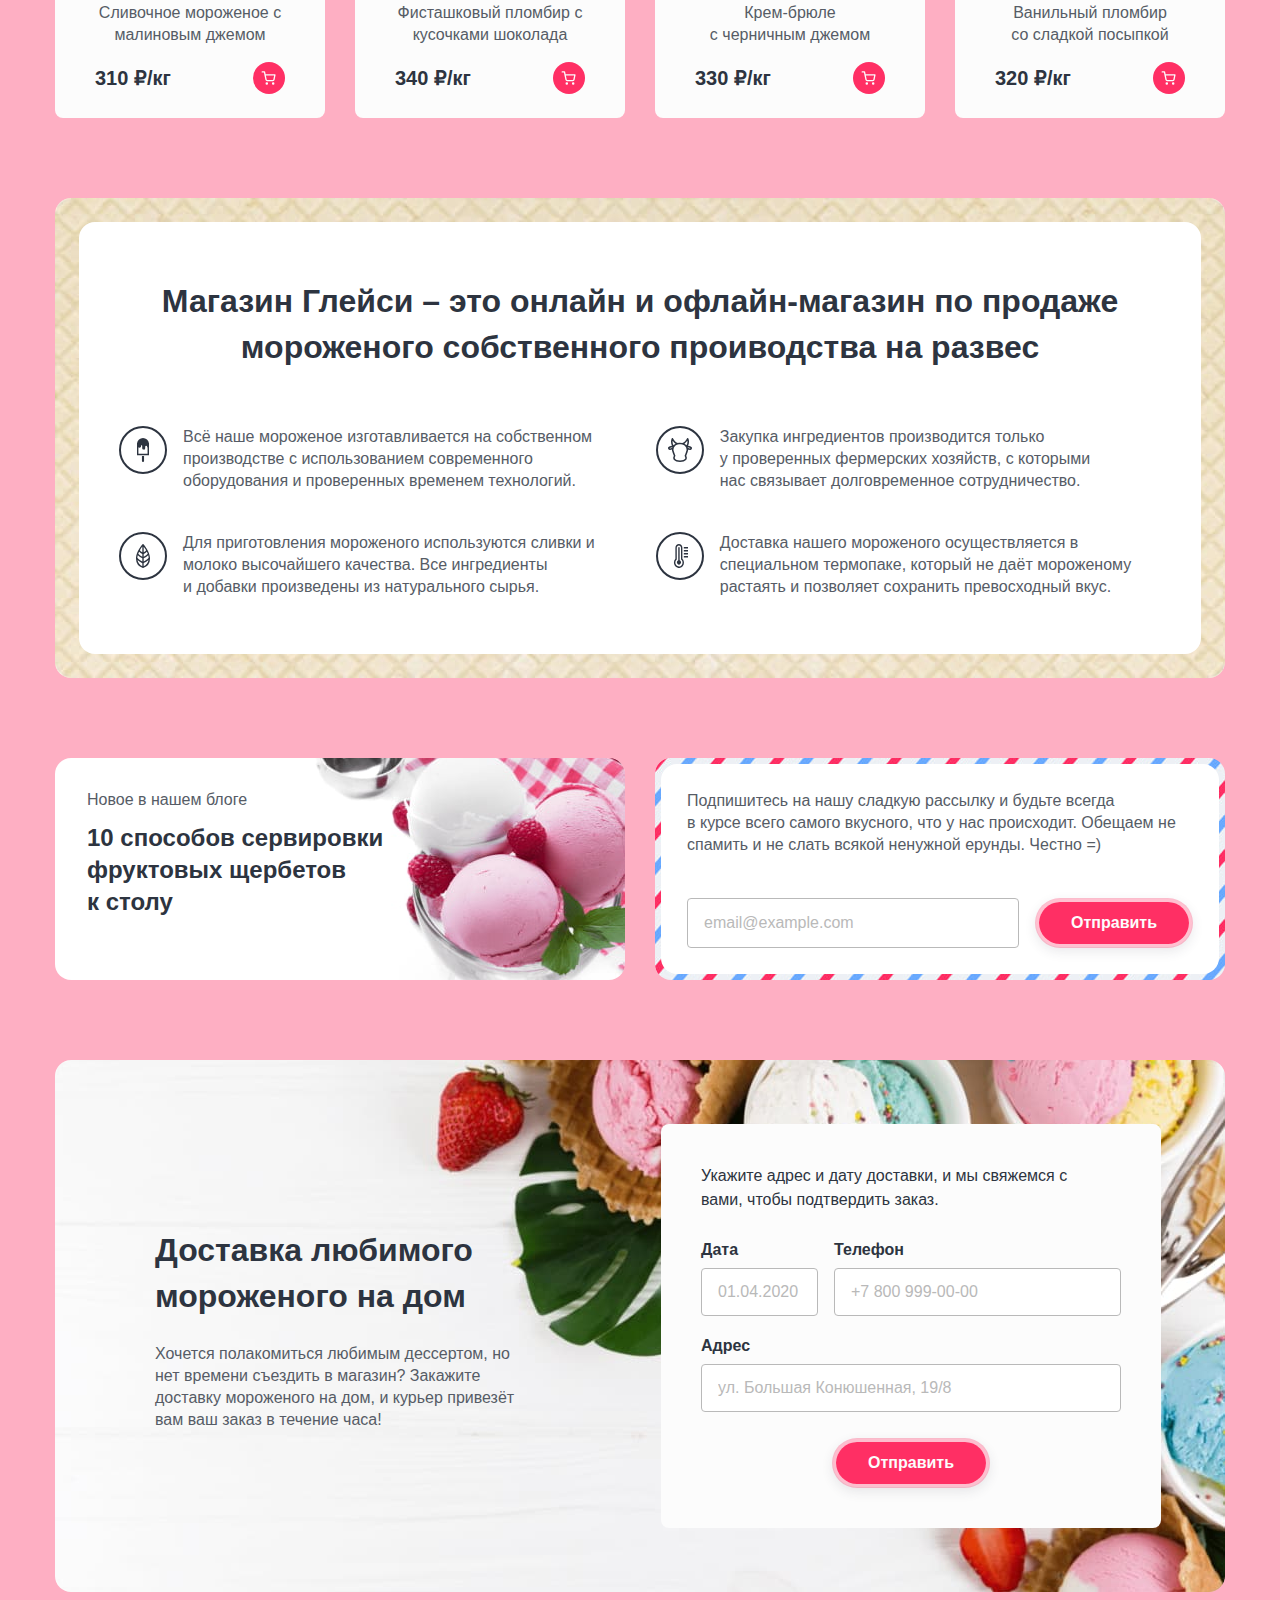
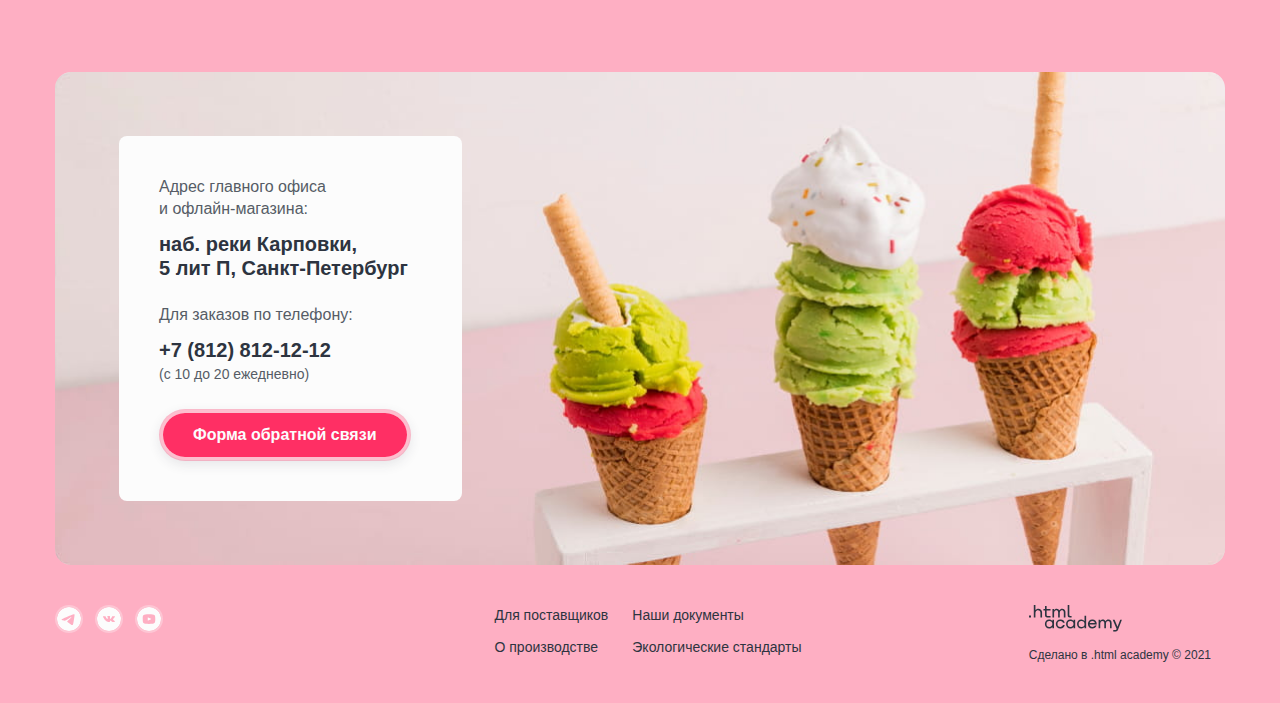
==== commit da9095f9: "popovers" ====
--- a/index.html
+++ b/index.html
@@ -4,7 +4,7 @@
 <head>
   <meta charset="utf-8">
   <title>HTML Academy: Глейси</title>
-  <link rel="stylesheet" href="styles/styles.css">
+  <link rel="stylesheet" href="./styles/styles.css">
   <link rel="icon" href="favicon.ico">
   <link rel="icon" type="image/png" href="images/favicon.png">
 </head>
@@ -13,31 +13,33 @@
   <header class="page-header">
     <nav class="nav">
       <a class="nav-logo" href="index.html">
-        <img class="page-header-logo" src="images/icons/gllacy-logo.svg" width="137" height="56" alt="Логотип «GlassyShop».">
+        <img class="page-header-logo" src="./images/icons/gllacy-logo.svg" width="137" height="56" alt="Логотип «GlassyShop».">
       </a>
       <ul class="nav-list">
         <li class="nav-item">
           <a href="catalog.html" class="header-button-text">Каталог</a>
-          <ul class="popover-list-submenu popover">
-            <li class="popover-item-submenu">
-              <a href="#" class="submenu-link">
-                <span>Новинки</span>
-              </a>
-            </li>
-            <li class="popover-item-submenu-new">
-            <li class="popover-item-submenu">
-              <a href="#" class="submenu-link">Сливочное</a>
-            </li>
-            <li class="popover-item-submenu">
-              <a href="#" class="submenu-link">Щербеты</a>
-            </li>
-            <li class="popover-item-submenu">
-              <a href="#" class="submenu-link">Фруктовый лед</a>
-            </li>
-            <li class="popover-item-submenu">
-              <a href="#" class="submenu-link">Мелорин</a>
-            </li>
-          </ul>
+          <div class="popover-container popover-container-submenu">
+            <ul class="popover-list-submenu popover">
+              <li class="popover-item-submenu">
+                <a href="#" class="submenu-link">
+                  <span>Новинки</span>
+                </a>
+              </li>
+              <li class="popover-item-submenu-new">
+              <li class="popover-item-submenu">
+                <a href="#" class="submenu-link">Сливочное</a>
+              </li>
+              <li class="popover-item-submenu">
+                <a href="#" class="submenu-link">Щербеты</a>
+              </li>
+              <li class="popover-item-submenu">
+                <a href="#" class="submenu-link">Фруктовый лед</a>
+              </li>
+              <li class="popover-item-submenu">
+                <a href="#" class="submenu-link">Мелорин</a>
+              </li>
+            </ul>
+          </div>
         </li>
         <li class="nav-item">
           <a href="#" class="header-button-text">Доставка и оплата</a>
@@ -55,58 +57,66 @@
         <a href="#" class="header-button header-button-search">
           <span class="visually-hidden">Поиск</span>
         </a>
-        <div class="popover popover-search">
-          <form class="search-form" action="https://echo.htmlacademy.ru/" method="get">
-            <label for="search" class="visually-hidden"></label>
-            <input type="text" class="form-input" id="search" name="search" placeholder="|Поиск по сайту">
-            <button class="search-delete-button delete-button" type="reset"></button>
-          </form>
+        <div class="popover-container">
+          <div class="popover popover-search">
+            <form class="search-form" action="https://echo.htmlacademy.ru/" method="get">
+              <label for="search" class="visually-hidden"></label>
+              <input type="text" class="form-input" id="search" name="search" placeholder="|Поиск по сайту">
+              <button class="search-delete-button delete-button" type="reset"></button>
+            </form>
+          </div>
         </div>
       </li>
       <li class="header-button-item">
         <a href="#" class="header-button header-button-login">Вход</a>
-        <div class="popover popover-login">
-          <h2 class="content-title">Личный кабинет</h2>
-          <form action="https://echo.htmlacademy.ru/" class="popover-form" method="post">
-            <label for="login-email" class="visually-hidden"></label>
-            <input class="login-form-input form-input" type="text" name="login-email" id="login-email" value="email@example.com">
-            <label for="login-password" class="visually-hidden"></label>
-            <input class="login-form-input form-input" type="password" name="login-password" id="login-password" value="******">
-            <button class="submit-button button login-form-button">Войти</button>
-            <a href="#" class="form-link">Забыли пароль?</a>
-            <a href="#" class="form-link">Регистрация</a>
-          </form>
+        <div class="popover-container">
+          <div class="popover popover-login">
+            <h2 class="content-title">Личный кабинет</h2>
+            <form action="https://echo.htmlacademy.ru/" class="popover-form" method="post">
+              <label for="login-email" class="visually-hidden"></label>
+              <input class="login-form-input form-input" type="text" name="login-email" id="login-email" value="email@example.com">
+              <label for="login-password" class="visually-hidden"></label>
+              <input class="login-form-input form-input" type="password" name="login-password" id="login-password" value="******">
+              <button class="submit-button button login-form-button">Войти</button>
+              <a href="#" class="form-link">Забыли пароль?</a>
+              <a href="#" class="form-link">Регистрация</a>
+            </form>
+          </div>
         </div>
       </li>
       <li class="header-button-item">
         <a href="#" class="header-button header-button-cart">2 товара</a>
-        <div class="popover popover-cart">
-          <h2 class="content-title">Корзина</h2>
-          <ul class="cart-list">
-            <li class="cart-item">
-              <span class="cart-item-tilte cart-item-bold">Малинка</span>
-              <span class="cart-item-info">1 кг х 310 ₽</span>
-              <span class="cart-item-price cart-item-bold">310 ₽</span>
-              <button class="cart-delete-button delete-button">
-                <span class="visually-hidden">Удалить из корзины</span>
-              </button>
-            </li>
-            <li class="cart-item">
-              <span class="cart-item-tilte cart-item-bold">Бабл-гам</span>
-              <span class="cart-item-info">1,5 кг х 320 ₽</span>
-              <span class="cart-item-price cart-item-bold">480 ₽</span>
-              <button class="cart-delete-button delete-button">
-                <span class="visually-hidden">Удалить из корзины</span>
-              </button>
-            </li>
-          </ul>
-          <div class="cart-container">
-            <button class="cart-button button submit-button">Оформить заказ</button>
-            <p class="cart-item-sum cart-item-bold">Итого: 790 ₽</p>
-          </div>
-        </div>
-        <div class="popover popover-cart-empty">
-          <h2 class="popover-title content-title">Ваша корзина пока пуста</h2>
+        <div class="popover-container">
+          <div class="popover popover-cart">
+            <h2 class="content-title">Корзина</h2>
+            <ul class="cart-list">
+              <li class="cart-item">
+                <span class="cart-item-tilte cart-item-bold">Малинка</span>
+                <span class="cart-item-info">1 кг х 310 ₽</span>
+                <span class="cart-item-price cart-item-bold">310 ₽</span>
+                <button class="cart-delete-button delete-button" type="reset">
+                  <span class="visually-hidden">Удалить из корзины</span>
+                </button>
+              </li>
+              <li class="cart-item">
+                <span class="cart-item-tilte cart-item-bold">Бабл-гам</span>
+                <span class="cart-item-info">1,5 кг х 320 ₽</span>
+                <span class="cart-item-price cart-item-bold">480 ₽</span>
+                <button class="cart-delete-button delete-button" type="reset">
+                  <span class="visually-hidden">Удалить из корзины</span>
+                </button>
+              </li>
+            </ul>
+            <div class="cart-container">
+              <button class="cart-button button submit-button">Оформить заказ</button>
+              <p class="cart-item-sum cart-item-bold">Итого: 790 ₽</p>
+            </div>
+          </div>
+        </div>
+        <div class="popover-container">
+          <div class="popover popover-cart-empty">
+            <h2 class="popover-title content-title">Ваша корзина пока пуста</h2>
+          </div>
         </div>
       </li>
     </ul>
@@ -124,7 +134,7 @@
             <a class="button" href="#">Заказать</a>
           </div>
           <div class="slider-item-image">
-            <img class="slider-image" src="images/slider/icecream-slide-1.png" width="306" height="507" alt="Клубничный пломбир">
+            <img class="slider-image" src="./images/slider/icecream-slide-1.png" width="306" height="507" alt="Клубничный пломбир">
             <button class="slider-button slider-prev" type="button">
               <span class="visually-hidden">Предыдущее фото</span>
             </button>
@@ -133,10 +143,10 @@
             </button>
           </div>
           <div class="slider-side-image">
-            <img src="images/slider/icecream-2.png" width="66" height="150" alt="Банановое мороженое">
-          </div>
-          <div class="slider-side-image">
-            <img src="images/slider/icecream-3.png" width="66" height="150" alt="Пломбир с маршмеллоу">
+            <img src="./images/slider/icecream-2.png" width="66" height="150" alt="Банановое мороженое">
+          </div>
+          <div class="slider-side-image">
+            <img src="./images/slider/icecream-3.png" width="66" height="150" alt="Пломбир с маршмеллоу">
           </div>
         </li>
 
@@ -149,7 +159,7 @@
              <a class="button" href="#">Заказать</a>
           </div>
           <div class="slider-item-image">
-            <img class="slider-image" src="images/slider/icecream-slide-2.png" width="306" height="507" alt="Банановое мороженое">
+            <img class="slider-image" src="./images/slider/icecream-slide-2.png" width="306" height="507" alt="Банановое мороженое">
             <button class="slider-button slider-prev" type="button">
               <span class="visually-hidden">Предыдущее фото</span>
             </button>
@@ -158,10 +168,10 @@
             </button>
           </div>
           <div class="slider-side-image">
-            <img src="images/slider/icecream-3.png" width="66" height="150" alt="Пломбир с маршмеллоу">
-          </div>
-          <div class="slider-side-image">
-            <img src="images/slider/icecream-1.png" width="66" height="150" alt="Клубничный пломбир">
+            <img src="./images/slider/icecream-3.png" width="66" height="150" alt="Пломбир с маршмеллоу">
+          </div>
+          <div class="slider-side-image">
+            <img src="./images/slider/icecream-1.png" width="66" height="150" alt="Клубничный пломбир">
           </div>
         </li>
 
@@ -174,7 +184,7 @@
             <a class="button" href="#">Заказать</a>
           </div>
           <div class="slider-item-image">
-            <img class="slider-image" src="images/slider/icecream-slide-3.png" width="306" height="507" alt="Пломбир с маршмеллоу">
+            <img class="slider-image" src="./images/slider/icecream-slide-3.png" width="306" height="507" alt="Пломбир с маршмеллоу">
             <button class="slider-button slider-prev" type="button">
               <span class="visually-hidden">Предыдущее фото</span>
             </button>
@@ -183,10 +193,10 @@
             </button>
           </div>
           <div class="slider-side-image">
-            <img src="images/slider/icecream-1.png" width="66" height="150" alt="Клубничный пломбир">
-          </div>
-          <div class="slider-side-image">
-          <img src="images/slider/icecream-2.png" width="66" height="150" alt="Банановое мороженое">
+            <img src="./images/slider/icecream-1.png" width="66" height="150" alt="Клубничный пломбир">
+          </div>
+          <div class="slider-side-image">
+          <img src="./images/slider/icecream-2.png" width="66" height="150" alt="Банановое мороженое">
           </div>
         </li>
       </ul>
@@ -236,12 +246,12 @@
       <div class="offer-container">
         <div class="offer-for-free">
           <h3 class="offer-for-free-title content-title">Малинка даром!</h3>
-          <p class="offer-text">При покупке 2 кг любого фруктового мороженого добавим в ваш заказ банку малинового варенья бесплатно. lorem</p>
+          <p class="offer-text">При покупке 2 кг любого фруктового мороженого добавим в ваш заказ банку малинового варенья бесплатно.</p>
           <a class="button" href="#">Хочу подарок</a>
         </div>
         <div class="offer-for-free">
           <h3 class="offer-for-free-title content-title">Маршмеллоу даром!</h3>
-          <p class="offer-text">При покупке 2 кг пломбира добавимв ваш заказ упаковку нежных зефирок совершенно бесплатно.</p>
+          <p class="offer-text">При покупке 2 кг пломбира добавимв ваш заказ упаковку нежных<br> зефирок совершенно бесплатно.</p>
           <a class="button" href="#">Хочу подарок</a>
         </div>
       </div>
@@ -253,7 +263,7 @@
       <ul class="product-list">
         <li class="product-card">
           <a href="#" class="product-card-link">
-            <img class="product-card-image" src="images/catalog-items/raspberry.jpg" width="168" height="168" alt="Малиновое мороженое">
+            <img class="product-card-image" src="./images/catalog-items/raspberry.jpg" width="168" height="168" alt="Малиновое мороженое">
             <h3 class="product-card-title">Малинка</h3>
           </a>
           <p class="product-card-text">Сливочное мороженое с малиновым джемом</p>
@@ -267,7 +277,7 @@
 
         <li class="product-card">
           <a href="#" class="product-card-link">
-            <img class="product-card-image" src="images/catalog-items/pistachio.jpg" width="168" height="168" alt="Фисташковое мороженое">
+            <img class="product-card-image" src="./images/catalog-items/pistachio.jpg" width="168" height="168" alt="Фисташковое мороженое">
             <h3 class="product-card-title">Фисташка</h3>
           </a>
           <p class="product-card-text">Фисташковый пломбир с кусочками шоколада</p>
@@ -281,7 +291,7 @@
 
         <li class="product-card">
           <a href="#" class="product-card-link">
-            <img class="product-card-image" src="images/catalog-items/blueberry.jpg" width="168" height="168" alt="Черничное мороженое">
+            <img class="product-card-image" src="./images/catalog-items/blueberry.jpg" width="168" height="168" alt="Черничное мороженое">
             <h3 class="product-card-title">Черника</h3>
           </a>
           <p class="product-card-text">Крем-брюле<br> с черничным джемом</p>
@@ -295,7 +305,7 @@
 
         <li class="product-card">
           <a href="#" class="product-card-link">
-            <img class="product-card-image" src="images/catalog-items/buble-gum.jpg" width="168" height="168" alt="Мороженое со вкусом Бабл-гам">
+            <img class="product-card-image" src="./images/catalog-items/buble-gum.jpg" width="168" height="168" alt="Мороженое со вкусом Бабл-гам">
             <h3 class="product-card-title">Бабл-гам</h3>
           </a>
           <p class="product-card-text">Ванильный пломбир<br> со сладкой посыпкой</p>
@@ -431,7 +441,7 @@
 
     <ul class="footer-menu-list">
       <li class="footer-menu-item">
-        <a href="#" class="footer-menu-link footer-menu-link-current">Для поставщиков</a>
+        <a href="#" class="footer-menu-link">Для поставщиков</a>
       </li>
       <li class="footer-menu-item">
         <a href="#" class="footer-menu-link">Наши документы</a>
@@ -446,7 +456,7 @@
 
     <div class="footer-brand">
       <a href="https://htmlacademy.ru/" class="footer-brand-logo">
-        <img src="images/icons/logo_htmlacademy.svg" width="93" height="27" alt="Логотип HTML-Академии">
+        <img src="./images/icons/logo_htmlacademy.svg" width="93" height="27" alt="Логотип HTML-Академии">
       </a>
       <p class="footer-brand-text">Сделано в <a href="https://htmlacademy.ru/">.html academy</a> © 2021</p>
     </div>
--- a/styles/styles.css
+++ b/styles/styles.css
@@ -217,26 +217,29 @@
 
 /* Popovers */
 
-.popover {
-  position: absolute;
-  top: 32px;
+.popover-container {
+  position: absolute;
+  top: 15px;
   right: 0;
   display: none;
+  padding-top: 17px;
+  z-index: 2;
+}
+
+.popover-container-submenu {
+  left: 0;
+  right: auto;
+}
+
+.popover {
   padding: 48px;
   background: #fcfcfc;
   box-shadow: 0px 15px 40px rgba(45, 52, 64, 0.12);
   box-sizing: border-box;
   border-radius: 4px;
-  z-index: 2;
-}
-
-.popover-open {
-  display: block;
 }
 
 .popover-list-submenu {
-  left: 0;
-  right: auto;
   width: 138px;
   padding: 10px 0 6px;
   list-style: none;
@@ -350,7 +353,7 @@
 }
 
 .form-input:focus {
-  border: none;
+  border: 1px solid transparent;
   outline: 2px solid #2d3440;
 }
 
@@ -466,6 +469,16 @@
   margin-top: 32px;
   padding-top: 25px;
   border-top: 1px solid #e7e7e7;
+}
+
+.header-button-text:hover + .popover-container,
+.header-button-text:focus + .popover-container,
+.header-button:hover + .popover-container,
+.header-button:focus + .popover-container,
+.header-button-search-current + .popover-container,
+.header-button-login-current + .popover-container,
+.header-button-cart-current +.popover-container {
+  display: block;
 }
 
 /* Main */
@@ -540,12 +553,13 @@
 }
 
 .button:active {
+  padding: 12px 32px;
   border: 2px solid #2d3440;
 }
 
 .button:focus {
   background: rgba(252, 252, 252, 0.5);
-  border: none;
+  border-color: transparent;
   outline: 2px solid #2d3440;
 }
 
@@ -654,10 +668,9 @@
 }
 
 .slider-pagination-button {
-  width: 12px;
-  height: 12px;
+  padding: 5px;
   background: rgba(252, 252, 252, 0.3);
-  border: none;
+  border: 1px solid transparent;
   border-radius: 50%;
   cursor: pointer;
 }
@@ -1001,13 +1014,13 @@
 }
 
 .submit-button:active {
+  padding: 14px 34px;
   background: #feafc3;
   border: 2px solid #2d3440;
 }
 
 .submit-button:focus {
   background: #ff2f64;
-  border: none;
   outline: 2px solid #2d3440;
 }
 
@@ -1183,6 +1196,10 @@
   padding: 10px 30px;
 }
 
+.contacts-button:active {
+  padding: 12px 32px;
+}
+
 /* Footer */
 
 .page-footer {
@@ -1194,11 +1211,11 @@
 
 .footer-menu-list {
   display: grid;
-  grid-template-columns: auto auto;
-  gap: 6px 0;
+  grid-template-columns: auto 190px;
+  gap: 6px 24px;
   margin: 0;
   padding: 0;
-  padding-left: 100px;
+  padding-left: 125px;
   list-style: none;
 }
 
@@ -1208,20 +1225,19 @@
 }
 
 .footer-menu-link {
-  padding-left: 24px;
   color: inherit;
   text-decoration: none;
 }
 
-.footer-menu-link-current {
+.footer-menu-link:hover {
   position: relative;
   font-weight: 700;
 }
 
-.footer-menu-link-current::before{
+.footer-menu-link:hover::before {
   position: absolute;
   top: 1px;
-  left: 1px;
+  left: -22px;
   width: 16px;
   height: 16px;
   background: url('../images/icons/heart-fill.svg') no-repeat center;
@@ -1571,12 +1587,13 @@
 }
 
 .inner-button:active {
+  padding: 8px 48px;
   background: rgba(252, 252, 252, 0.5);
   border: 2px solid rgba(252, 252, 252, 0);
 }
 
 .inner-button:focus {
-  border: none;
+  border: 2px solid transparent;
   outline: 2px solid #2d3440;
 }
 
@@ -1609,16 +1626,34 @@
   display: block;
   width: 24px;
   height: 24px;
-  padding: 0 7px;
+  margin: 0 1px;
+  padding: 0 6px;
   color: inherit;
   text-decoration: none;
+  border: 1px solid transparent;
+  border-radius: 50px;
+}
+
+.pagination-link:hover {
+  background: rgba(252, 252, 252, 0.5);
+}
+
+.pagination-link:active {
+  background: rgba(252, 252, 252, 0.5);
+  border: 1px solid #fcfcfc;
+}
+
+.pagination-link:focus {
+  background: rgba(252, 252, 252, 0.3);
+  border: 1px solid rgba(252, 252, 252, 0.1);
+  outline: 1px solid #2d3440;
 }
 
 .pagination-prev,
 .pagination-next {
-  width: 16px;
+  width: 24px;
   height: 24px;
-  padding: 4px 0;
+  padding: 4px;
 }
 
 .pagination-prev {
@@ -1627,15 +1662,38 @@
   opacity: 0.3;
 }
 
+.pagination-prev:hover {
+  background: rgba(252, 252, 252, 0.5) url('../images/icons/arrow-left.svg') no-repeat center;
+}
+
+.pagination-prev:active {
+  background: rgba(252, 252, 252, 0.5) url('../images/icons/arrow-left.svg') no-repeat center;
+}
+
+.pagination-prev:focus {
+  background: rgba(252, 252, 252, 0.3) url('../images/icons/arrow-left.svg') no-repeat center;
+}
+
 .pagination-current {
   background: #fcfcfc;
   background-size: 24px;
-  border-radius: 76px;
 }
 
 .pagination-next {
   margin-left: 8px;
   background: url('../images/icons/arrow-right.svg') no-repeat center;
+}
+
+.pagination-next:hover {
+  background: rgba(252, 252, 252, 0.5) url('../images/icons/arrow-right.svg') no-repeat center;
+}
+
+.pagination-next:active {
+  background: rgba(252, 252, 252, 0.5) url('../images/icons/arrow-right.svg') no-repeat center;
+}
+
+.pagination-next:focus {
+  background: rgba(252, 252, 252, 0.3) url('../images/icons/arrow-right.svg') no-repeat center;
 }
 
 .page-footer-catalog {
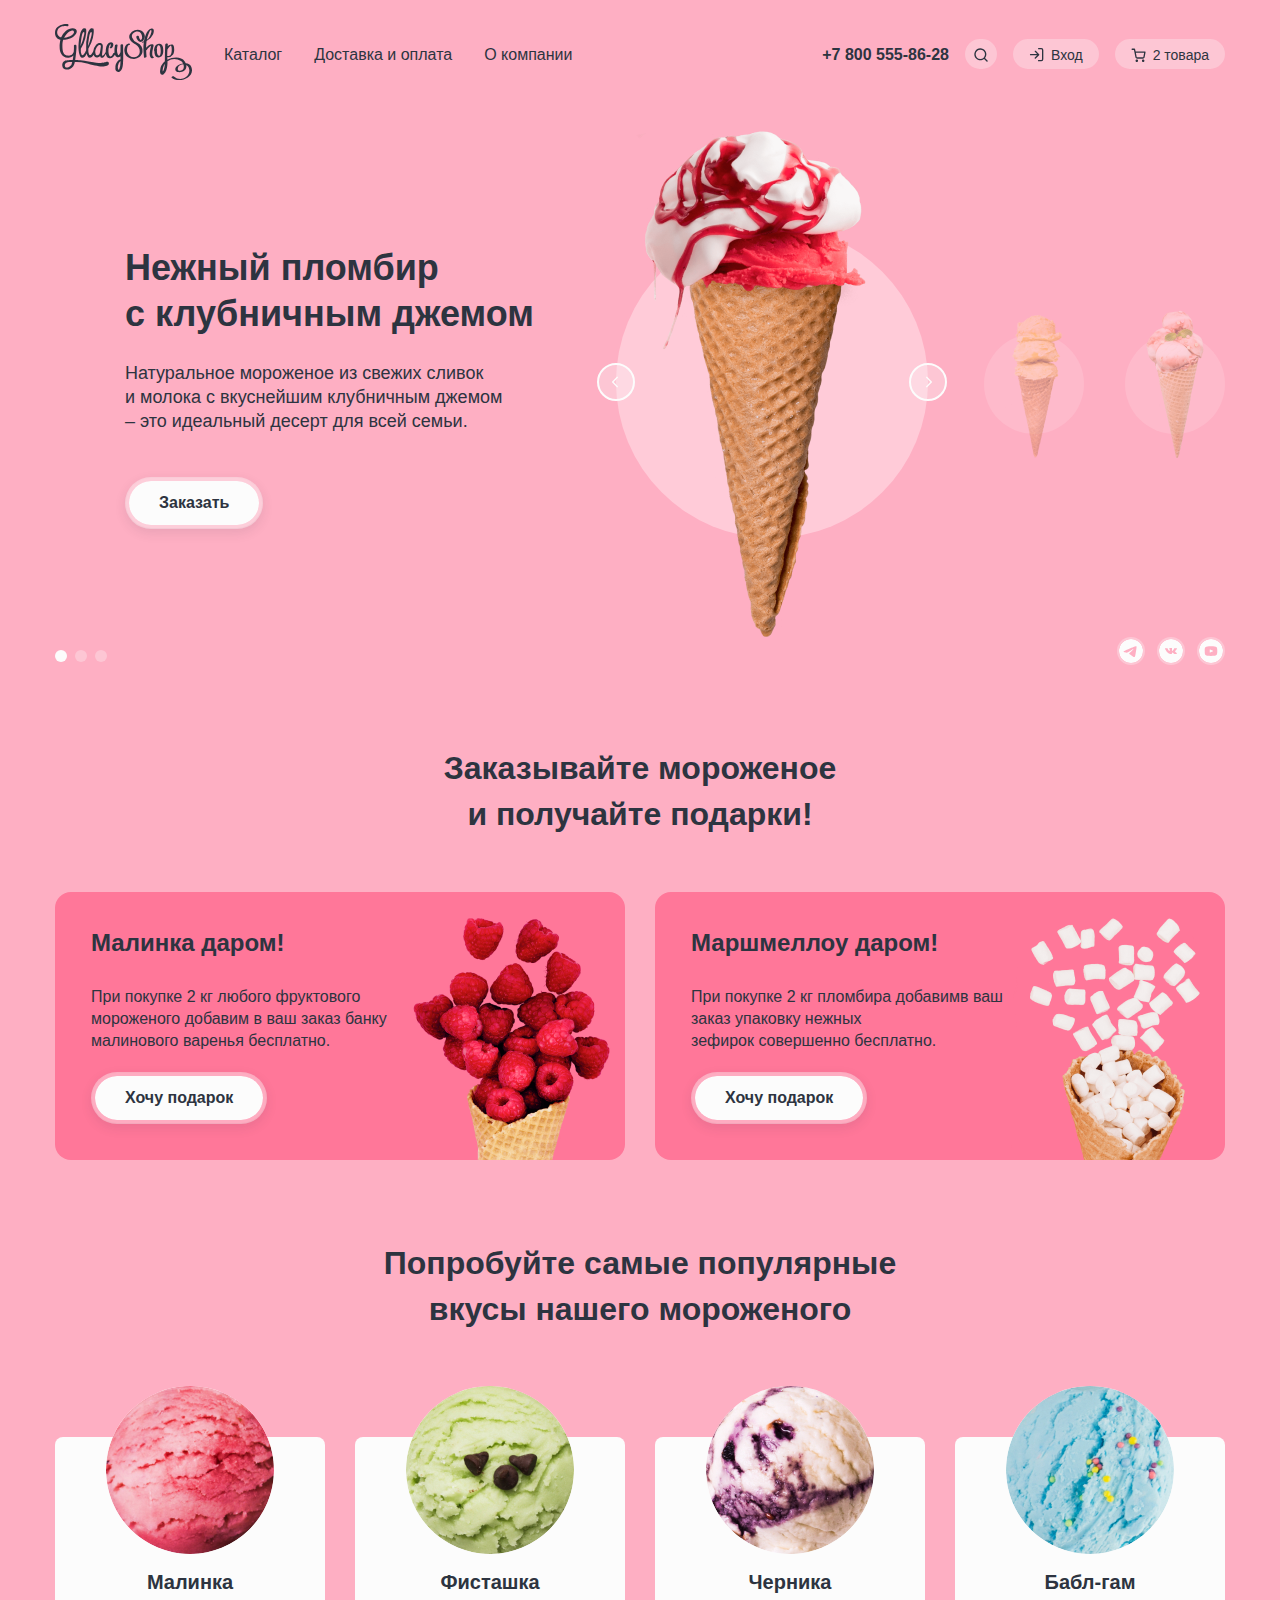
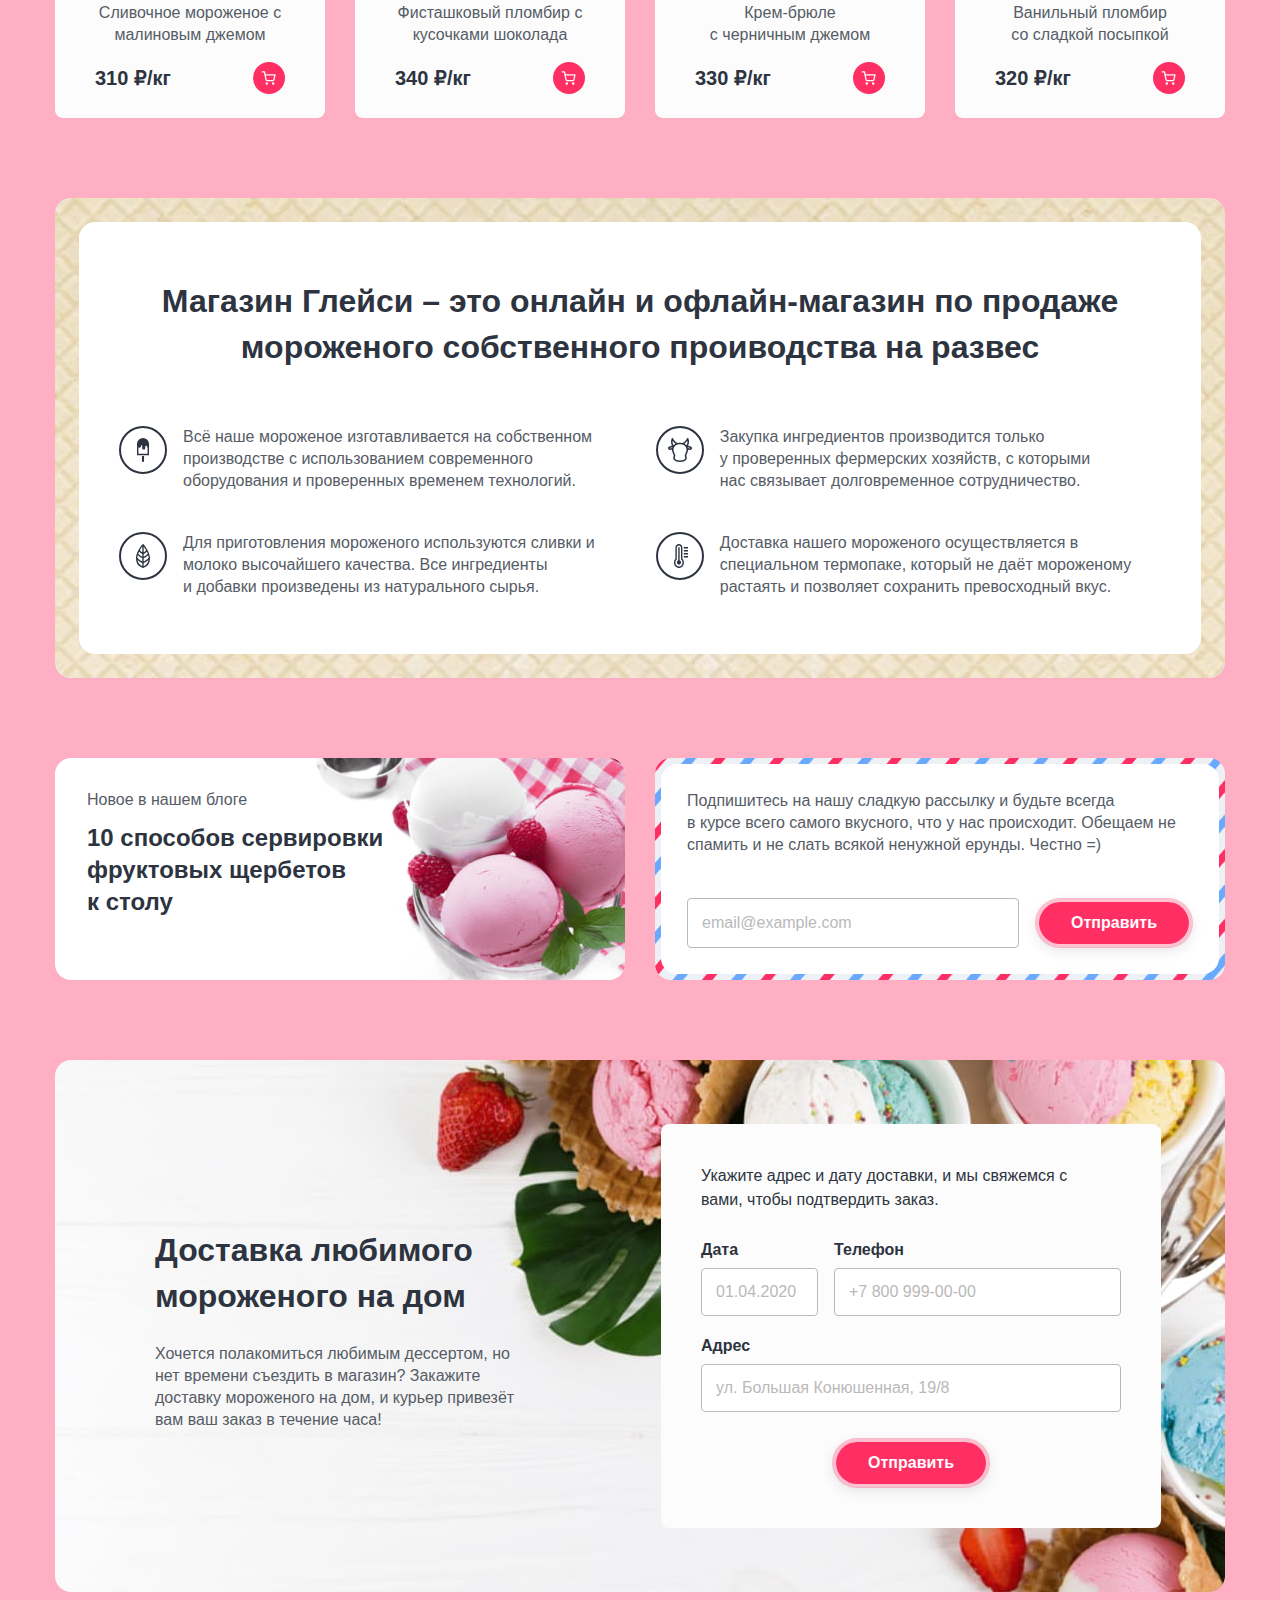
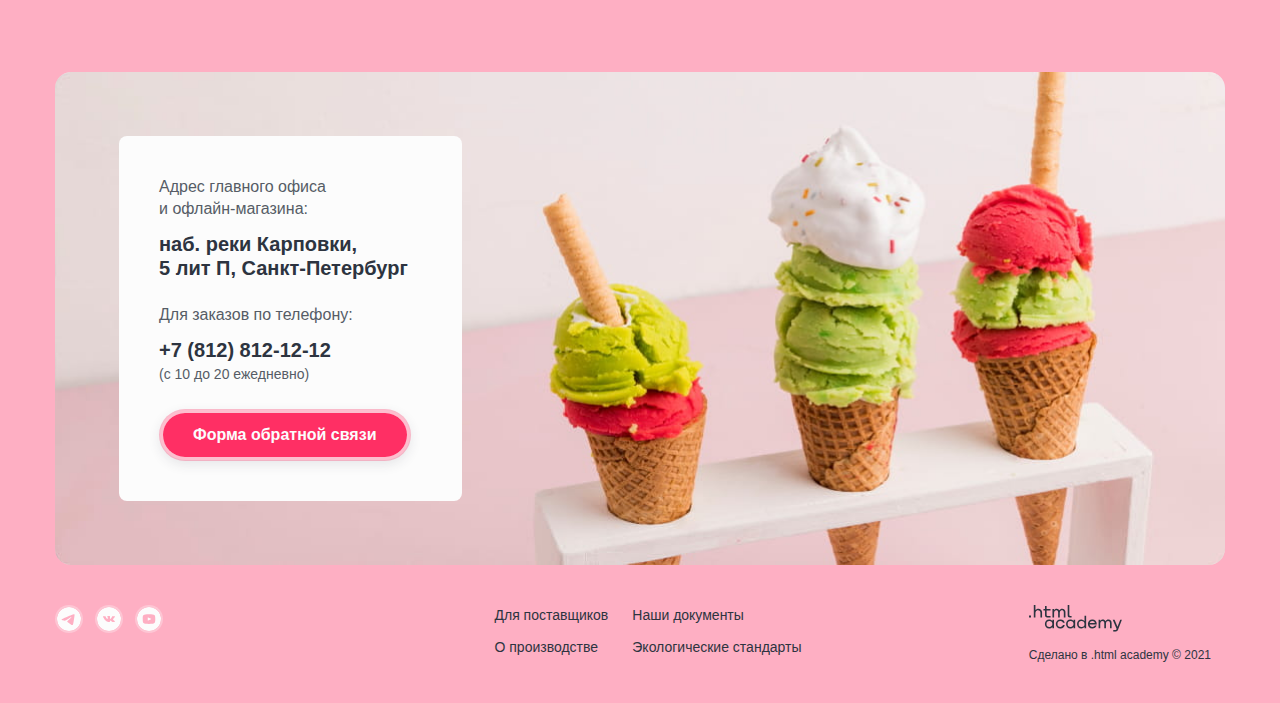
==== commit f56911c6: "исправлено" ====
--- a/index.html
+++ b/index.html
@@ -17,29 +17,27 @@
       </a>
       <ul class="nav-list">
         <li class="nav-item">
-          <a href="catalog.html" class="header-button-text">Каталог</a>
-          <div class="popover-container popover-container-submenu">
-            <ul class="popover-list-submenu popover">
-              <li class="popover-item-submenu">
-                <a href="#" class="submenu-link">
-                  <span>Новинки</span>
-                </a>
-              </li>
-              <li class="popover-item-submenu-new">
-              <li class="popover-item-submenu">
-                <a href="#" class="submenu-link">Сливочное</a>
-              </li>
-              <li class="popover-item-submenu">
-                <a href="#" class="submenu-link">Щербеты</a>
-              </li>
-              <li class="popover-item-submenu">
-                <a href="#" class="submenu-link">Фруктовый лед</a>
-              </li>
-              <li class="popover-item-submenu">
+          <a href="#" class="header-button-text">Каталог</a>
+          <ul class="popover-list-submenu popover">
+            <li class="popover-item-submenu">
+              <a href="#" class="submenu-link">
+                <span>Новинки</span>
+              </a>
+            </li>
+            <li class="popover-item-submenu-new">
+            <li class="popover-item-submenu">
+              <a href="catalog.html" class="submenu-link">Сливочное</a>
+            </li>
+            <li class="popover-item-submenu">
+              <a href="#" class="submenu-link">Щербеты</a>
+            </li>
+            <li class="popover-item-submenu">
+              <a href="#" class="submenu-link">Фруктовый лед</a>
+            </li>
+            <li class="popover-item-submenu">
                 <a href="#" class="submenu-link">Мелорин</a>
-              </li>
-            </ul>
-          </div>
+            </li>
+          </ul>
         </li>
         <li class="nav-item">
           <a href="#" class="header-button-text">Доставка и оплата</a>
@@ -57,66 +55,58 @@
         <a href="#" class="header-button header-button-search">
           <span class="visually-hidden">Поиск</span>
         </a>
-        <div class="popover-container">
-          <div class="popover popover-search">
-            <form class="search-form" action="https://echo.htmlacademy.ru/" method="get">
-              <label for="search" class="visually-hidden"></label>
-              <input type="text" class="form-input" id="search" name="search" placeholder="|Поиск по сайту">
-              <button class="search-delete-button delete-button" type="reset"></button>
-            </form>
-          </div>
+        <div class="popover popover-search">
+          <form class="search-form" action="https://echo.htmlacademy.ru/" method="get">
+            <label for="search" class="visually-hidden"></label>
+            <input type="text" class="form-input" id="search" name="search" placeholder="|Поиск по сайту">
+            <button class="search-delete-button delete-button" type="reset"></button>
+          </form>
         </div>
       </li>
       <li class="header-button-item">
         <a href="#" class="header-button header-button-login">Вход</a>
-        <div class="popover-container">
-          <div class="popover popover-login">
-            <h2 class="content-title">Личный кабинет</h2>
-            <form action="https://echo.htmlacademy.ru/" class="popover-form" method="post">
-              <label for="login-email" class="visually-hidden"></label>
-              <input class="login-form-input form-input" type="text" name="login-email" id="login-email" value="email@example.com">
-              <label for="login-password" class="visually-hidden"></label>
-              <input class="login-form-input form-input" type="password" name="login-password" id="login-password" value="******">
-              <button class="submit-button button login-form-button">Войти</button>
-              <a href="#" class="form-link">Забыли пароль?</a>
-              <a href="#" class="form-link">Регистрация</a>
-            </form>
-          </div>
+        <div class="popover popover-login">
+          <h2 class="content-title">Личный кабинет</h2>
+          <form action="https://echo.htmlacademy.ru/" class="popover-form" method="post">
+            <label for="login-email" class="visually-hidden"></label>
+            <input class="login-form-input form-input" type="text" name="login-email" id="login-email" value="email@example.com">
+            <label for="login-password" class="visually-hidden"></label>
+            <input class="login-form-input form-input" type="password" name="login-password" id="login-password" value="******">
+            <button class="submit-button button login-form-button">Войти</button>
+            <a href="#" class="form-link">Забыли пароль?</a>
+            <a href="#" class="form-link">Регистрация</a>
+          </form>
         </div>
       </li>
       <li class="header-button-item">
         <a href="#" class="header-button header-button-cart">2 товара</a>
-        <div class="popover-container">
-          <div class="popover popover-cart">
-            <h2 class="content-title">Корзина</h2>
-            <ul class="cart-list">
-              <li class="cart-item">
-                <span class="cart-item-tilte cart-item-bold">Малинка</span>
-                <span class="cart-item-info">1 кг х 310 ₽</span>
-                <span class="cart-item-price cart-item-bold">310 ₽</span>
-                <button class="cart-delete-button delete-button" type="reset">
+        <div class="popover popover-cart">
+          <h2 class="content-title">Корзина</h2>
+          <ul class="cart-list">
+            <li class="cart-item">
+              <span class="cart-item-tilte cart-item-bold">Малинка</span>
+              <span class="cart-item-info">1 кг х 310 ₽</span>
+              <span class="cart-item-price cart-item-bold">310 ₽</span>
+              <button class="cart-delete-button delete-button" type="reset">
                   <span class="visually-hidden">Удалить из корзины</span>
-                </button>
-              </li>
-              <li class="cart-item">
-                <span class="cart-item-tilte cart-item-bold">Бабл-гам</span>
-                <span class="cart-item-info">1,5 кг х 320 ₽</span>
-                <span class="cart-item-price cart-item-bold">480 ₽</span>
-                <button class="cart-delete-button delete-button" type="reset">
+              </button>
+            </li>
+            <li class="cart-item">
+              <span class="cart-item-tilte cart-item-bold">Бабл-гам</span>
+              <span class="cart-item-info">1,5 кг х 320 ₽</span>
+              <span class="cart-item-price cart-item-bold">480 ₽</span>
+              <button class="cart-delete-button delete-button" type="reset">
                   <span class="visually-hidden">Удалить из корзины</span>
-                </button>
-              </li>
-            </ul>
-            <div class="cart-container">
-              <button class="cart-button button submit-button">Оформить заказ</button>
-              <p class="cart-item-sum cart-item-bold">Итого: 790 ₽</p>
-            </div>
-          </div>
-        </div>
-        <div class="popover-container">
-          <div class="popover popover-cart-empty">
-            <h2 class="popover-title content-title">Ваша корзина пока пуста</h2>
-          </div>
+              </button>
+            </li>
+          </ul>
+          <div class="cart-container">
+            <button class="cart-button button submit-button">Оформить заказ</button>
+            <p class="cart-item-sum cart-item-bold">Итого: 790 ₽</p>
+          </div>
+        </div>
+        <div class="popover popover-cart-empty">
+          <h2 class="popover-title content-title">Ваша корзина пока пуста</h2>
         </div>
       </li>
     </ul>
--- a/styles/styles.css
+++ b/styles/styles.css
@@ -104,24 +104,6 @@
   border-radius: 30px;
 }
 
-.header-button-text:hover {
-  background: rgba(252, 252, 252, 0.5);
-}
-
-.header-button-text:active {
-  background: #fcfcfc;
-}
-
-.header-button-text:focus {
-  background: rgba(252, 252, 252, 0.5);
-  outline: 2px solid #2d3440;
-}
-
-.header-button-text-current {
-  color: #fcfcfc;
-  background: #ff2f64;
-}
-
 .header-button-list {
   display: flex;
   flex-wrap: wrap;
@@ -156,14 +138,17 @@
   border-radius: 30px;
 }
 
+.header-button-text:hover,
 .header-button:hover {
   background: rgba(252, 252, 252, 0.5);
 }
 
+.header-button-text:active,
 .header-button:active {
   background: #fcfcfc;
 }
 
+.header-button-text:focus,
 .header-button:focus {
   background: rgba(252, 252, 252, 0.5);
   outline: 2px solid #2d3440;
@@ -196,6 +181,7 @@
   background: url('../images/icons/cart.svg') no-repeat center;
 }
 
+.header-button-current,
 .header-button-search-current,
 .header-button-login-current,
 .header-button-cart-current {
@@ -217,29 +203,22 @@
 
 /* Popovers */
 
-.popover-container {
-  position: absolute;
-  top: 15px;
+.popover {
+  position: absolute;
+  top: 32px;
   right: 0;
   display: none;
-  padding-top: 17px;
-  z-index: 2;
-}
-
-.popover-container-submenu {
-  left: 0;
-  right: auto;
-}
-
-.popover {
   padding: 48px;
   background: #fcfcfc;
   box-shadow: 0px 15px 40px rgba(45, 52, 64, 0.12);
   box-sizing: border-box;
   border-radius: 4px;
+  z-index: 2;
 }
 
 .popover-list-submenu {
+  left: 0;
+  right: auto;
   width: 138px;
   padding: 10px 0 6px;
   list-style: none;
@@ -336,7 +315,7 @@
 .form-input {
   flex-grow: 1;
   margin: 0;
-  padding: 13px 16px;
+  padding: 13px 14px;
   font: inherit;
   line-height: 20px;
   background: #fff;
@@ -404,6 +383,7 @@
   width: 288px;
   padding: 48px 25px;
   text-align: center;
+  z-index: 1;
 }
 
 .popover-title {
@@ -471,13 +451,15 @@
   border-top: 1px solid #e7e7e7;
 }
 
-.header-button-text:hover + .popover-container,
-.header-button-text:focus + .popover-container,
-.header-button:hover + .popover-container,
-.header-button:focus + .popover-container,
-.header-button-search-current + .popover-container,
-.header-button-login-current + .popover-container,
-.header-button-cart-current +.popover-container {
+.header-button-item:focus-within .popover,
+.nav-item:focus-within .popover,
+.header-button-text:hover + .popover,
+.header-button-text:focus + .popover,
+.header-button:hover + .popover,
+.header-button:focus + .popover
+.header-button-search-current + .popover,
+.header-button-login-current + .popover,
+.header-button-cart-current +.popover {
   display: block;
 }
 
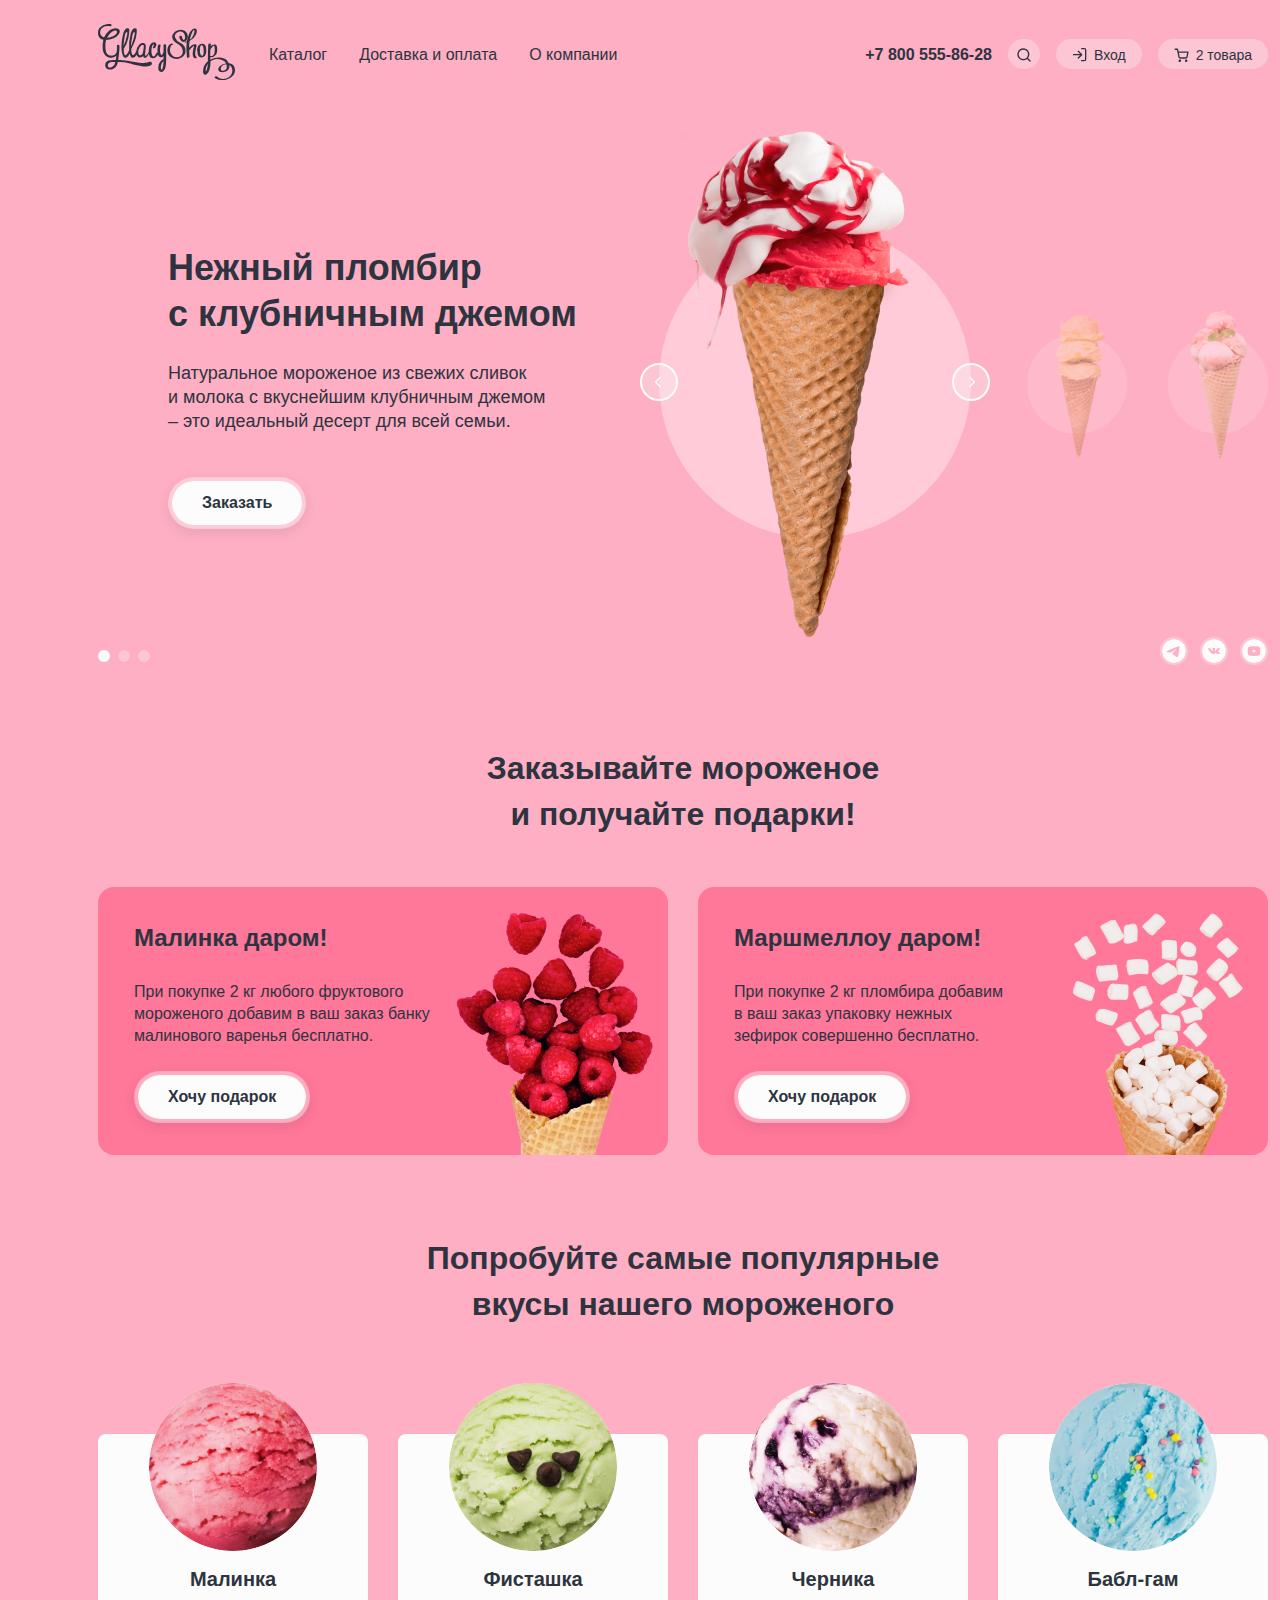
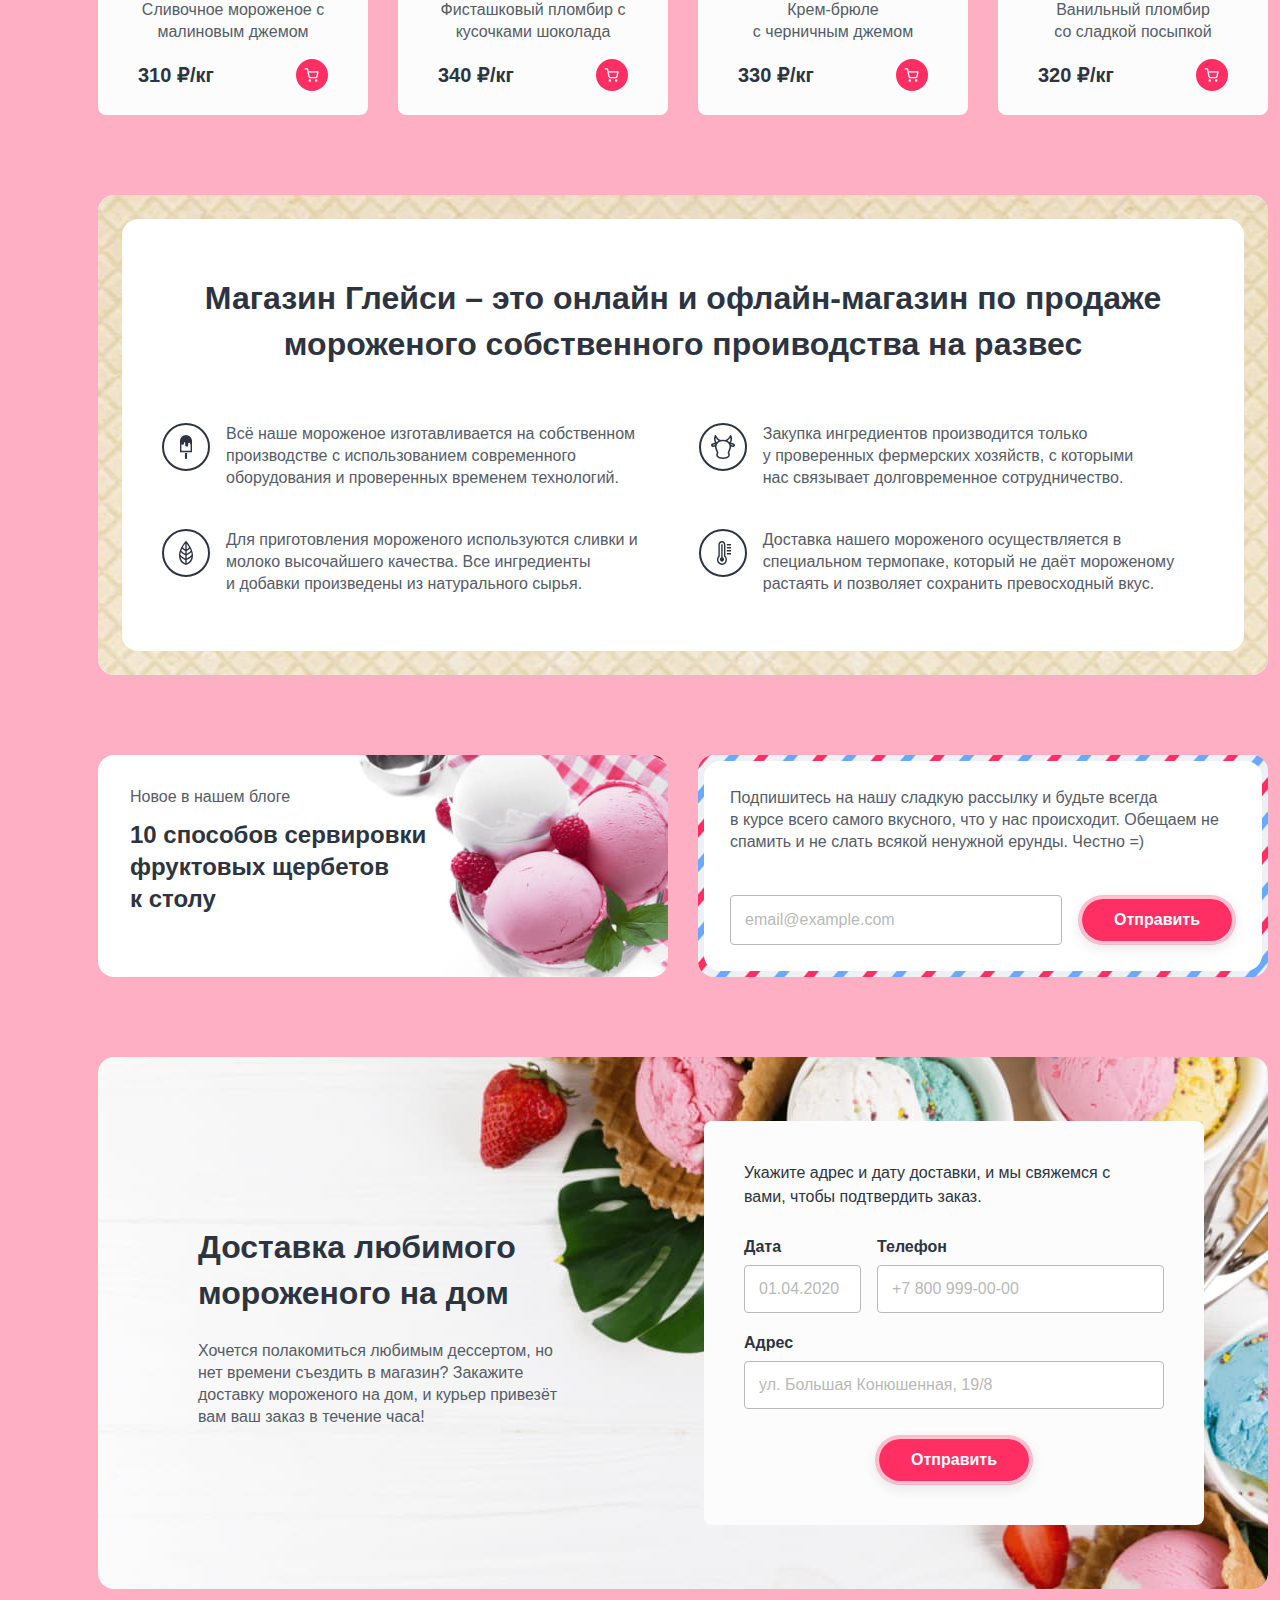
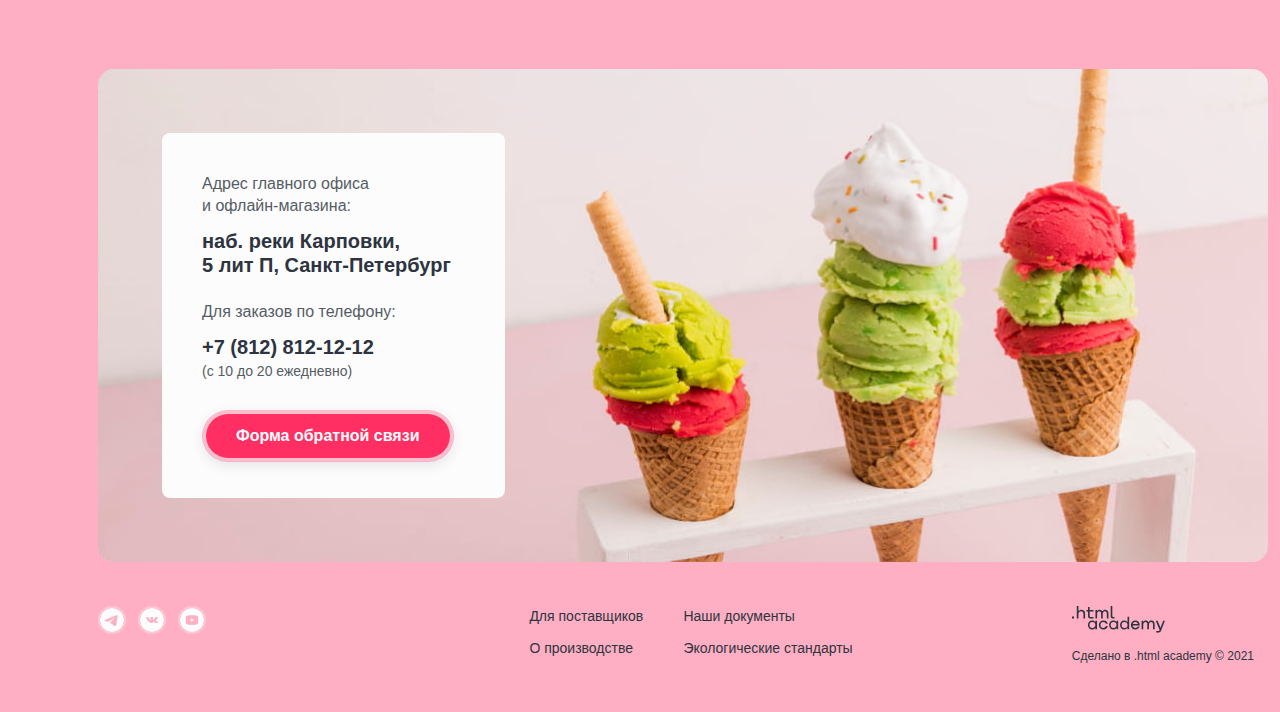
==== commit b6d4dd63: "исправлено по критериям" ====
--- a/index.html
+++ b/index.html
@@ -17,102 +17,111 @@
       </a>
       <ul class="nav-list">
         <li class="nav-item">
-          <a href="#" class="header-button-text">Каталог</a>
-          <ul class="popover-list-submenu popover">
-            <li class="popover-item-submenu">
-              <a href="#" class="submenu-link">
-                <span>Новинки</span>
-              </a>
-            </li>
-            <li class="popover-item-submenu-new">
-            <li class="popover-item-submenu">
-              <a href="catalog.html" class="submenu-link">Сливочное</a>
-            </li>
-            <li class="popover-item-submenu">
-              <a href="#" class="submenu-link">Щербеты</a>
-            </li>
-            <li class="popover-item-submenu">
-              <a href="#" class="submenu-link">Фруктовый лед</a>
-            </li>
-            <li class="popover-item-submenu">
-                <a href="#" class="submenu-link">Мелорин</a>
-            </li>
-          </ul>
+          <div class="popover-container">
+            <a class="header-button-text" href="#">Каталог</a>
+            <ul class="popover-list-submenu popover">
+              <li class="popover-item-submenu">
+                <a class="submenu-link" href="#">
+                  <span>Новинки</span>
+                </a>
+              </li>
+              <li class="popover-item-submenu-new">
+              <li class="popover-item-submenu">
+                <a class="submenu-link" href="catalog.html">Сливочное</a>
+              </li>
+              <li class="popover-item-submenu">
+                <a class="submenu-link" href="#">Щербеты</a>
+              </li>
+              <li class="popover-item-submenu">
+                <a class="submenu-link" href="#">Фруктовый лед</a>
+              </li>
+              <li class="popover-item-submenu">
+                  <a class="submenu-link" href="#">Мелорин</a>
+              </li>
+            </ul>
+          </div>
         </li>
         <li class="nav-item">
-          <a href="#" class="header-button-text">Доставка и оплата</a>
+          <a class="header-button-text" href="#">Доставка и оплата</a>
         </li>
         <li class="nav-item">
-          <a href="#" class="header-button-text">О компании</a>
+          <a class="header-button-text" href="#">О компании</a>
         </li>
       </ul>
     </nav>
     <ul class="header-button-list">
       <li class="header-button-item">
-        <a href="#" class="header-button-text header-button-tel">+7 800 555-86-28</a>
+        <a class="header-button-text header-button-tel" href="#">+7 800 555-86-28</a>
       </li>
       <li class="header-button-item">
-        <a href="#" class="header-button header-button-search">
-          <span class="visually-hidden">Поиск</span>
-        </a>
-        <div class="popover popover-search">
-          <form class="search-form" action="https://echo.htmlacademy.ru/" method="get">
-            <label for="search" class="visually-hidden"></label>
-            <input type="text" class="form-input" id="search" name="search" placeholder="|Поиск по сайту">
-            <button class="search-delete-button delete-button" type="reset"></button>
-          </form>
+        <div class="popover-container">
+          <a class="header-button header-button-search" href="#">
+            <span class="visually-hidden">Поиск</span>
+          </a>
+          <div class="popover popover-search">
+            <form class="search-form" action="https://echo.htmlacademy.ru/" method="get">
+              <label class="visually-hidden" for="search"></label>
+              <input class="form-input" type="text" id="search" name="search" placeholder="|Поиск по сайту">
+              <button class="search-delete-button delete-button" type="reset"></button>
+            </form>
+          </div>
         </div>
       </li>
       <li class="header-button-item">
-        <a href="#" class="header-button header-button-login">Вход</a>
-        <div class="popover popover-login">
-          <h2 class="content-title">Личный кабинет</h2>
-          <form action="https://echo.htmlacademy.ru/" class="popover-form" method="post">
-            <label for="login-email" class="visually-hidden"></label>
-            <input class="login-form-input form-input" type="text" name="login-email" id="login-email" value="email@example.com">
-            <label for="login-password" class="visually-hidden"></label>
-            <input class="login-form-input form-input" type="password" name="login-password" id="login-password" value="******">
-            <button class="submit-button button login-form-button">Войти</button>
-            <a href="#" class="form-link">Забыли пароль?</a>
-            <a href="#" class="form-link">Регистрация</a>
-          </form>
+        <div class="popover-container">
+          <a class="header-button header-button-login" href="#">Вход</a>
+          <div class="popover popover-login">
+            <h2 class="content-title">Личный кабинет</h2>
+            <form class="popover-form" action="https://echo.htmlacademy.ru/" method="post">
+              <label class="visually-hidden" for="login-email"></label>
+              <input class="login-form-input form-input" type="text" id="login-email" name="login-email" value="email@example.com">
+              <label class="visually-hidden" for="login-password"></label>
+              <input class="login-form-input form-input" type="password" id="login-password" name="login-password" value="******">
+              <button class="submit-button button login-form-button" type="button">Войти</button>
+              <a class="form-link">Забыли пароль? href="#"</a>
+              <a class="form-link" href="#">Регистрация</a>
+            </form>
+          </div>
         </div>
       </li>
       <li class="header-button-item">
-        <a href="#" class="header-button header-button-cart">2 товара</a>
-        <div class="popover popover-cart">
-          <h2 class="content-title">Корзина</h2>
-          <ul class="cart-list">
-            <li class="cart-item">
-              <span class="cart-item-tilte cart-item-bold">Малинка</span>
-              <span class="cart-item-info">1 кг х 310 ₽</span>
-              <span class="cart-item-price cart-item-bold">310 ₽</span>
-              <button class="cart-delete-button delete-button" type="reset">
-                  <span class="visually-hidden">Удалить из корзины</span>
-              </button>
-            </li>
-            <li class="cart-item">
-              <span class="cart-item-tilte cart-item-bold">Бабл-гам</span>
-              <span class="cart-item-info">1,5 кг х 320 ₽</span>
-              <span class="cart-item-price cart-item-bold">480 ₽</span>
-              <button class="cart-delete-button delete-button" type="reset">
-                  <span class="visually-hidden">Удалить из корзины</span>
-              </button>
-            </li>
-          </ul>
-          <div class="cart-container">
-            <button class="cart-button button submit-button">Оформить заказ</button>
-            <p class="cart-item-sum cart-item-bold">Итого: 790 ₽</p>
-          </div>
-        </div>
-        <div class="popover popover-cart-empty">
-          <h2 class="popover-title content-title">Ваша корзина пока пуста</h2>
+        <div class="popover-container">
+          <a class="header-button header-button-cart" href="#">2 товара</a>
+          <div class="popover popover-cart">
+            <h2 class="content-title">Корзина</h2>
+            <ul class="cart-list">
+              <li class="cart-item">
+                <span class="cart-item-tilte cart-item-bold">Малинка</span>
+                <span class="cart-item-info">1 кг х 310 ₽</span>
+                <span class="cart-item-price cart-item-bold">310 ₽</span>
+                <button class="cart-delete-button delete-button" type="reset">
+                    <span class="visually-hidden">Удалить из корзины</span>
+                </button>
+              </li>
+              <li class="cart-item">
+                <span class="cart-item-tilte cart-item-bold">Бабл-гам</span>
+                <span class="cart-item-info">1,5 кг х 320 ₽</span>
+                <span class="cart-item-price cart-item-bold">480 ₽</span>
+                <button class="cart-delete-button delete-button" type="reset">
+                    <span class="visually-hidden">Удалить из корзины</span>
+                </button>
+              </li>
+            </ul>
+            <div class="cart-container">
+              <button class="cart-button button submit-button" type="submit">Оформить заказ</button>
+              <p class="cart-item-sum cart-item-bold">Итого: 790 ₽</p>
+            </div>
+          </div>
+          <div class="popover popover-cart-empty">
+            <h2 class="popover-title content-title">Ваша корзина пока пуста</h2>
+          </div>
         </div>
       </li>
     </ul>
   </header>
 
   <main class="main-container">
+    <h1 class="visually-hidden">Магазин мороженного "GllacyShop"</h1>
     <section class="slider section">
       <ul class="slider-list">
         <li class="slider-item">
@@ -231,7 +240,6 @@
     </section>
 
     <section class="offer section">
-      <h1 class="visually-hidden">Магазин мороженного "GllacyShop"</h1>
       <h2 class="offer-title section-title">Заказывайте мороженое<br> и получайте подарки!</h2>
       <div class="offer-container">
         <div class="offer-for-free">
@@ -241,7 +249,7 @@
         </div>
         <div class="offer-for-free">
           <h3 class="offer-for-free-title content-title">Маршмеллоу даром!</h3>
-          <p class="offer-text">При покупке 2 кг пломбира добавимв ваш заказ упаковку нежных<br> зефирок совершенно бесплатно.</p>
+          <p class="offer-text">При покупке 2 кг пломбира добавим<br> в ваш заказ упаковку нежных<br> зефирок совершенно бесплатно.</p>
           <a class="button" href="#">Хочу подарок</a>
         </div>
       </div>
@@ -252,56 +260,56 @@
 
       <ul class="product-list">
         <li class="product-card">
-          <a href="#" class="product-card-link">
+          <a class="product-card-link" href="#">
             <img class="product-card-image" src="./images/catalog-items/raspberry.jpg" width="168" height="168" alt="Малиновое мороженое">
             <h3 class="product-card-title">Малинка</h3>
           </a>
           <p class="product-card-text">Сливочное мороженое с малиновым джемом</p>
           <div class="product-card-container">
             <span class="product-card-price">310 ₽/кг</span>
-            <button class="product-card-button">
+            <button class="product-card-button" type="button">
               <span class="visually-hidden">Корзина</span>
             </button>
           </div>
         </li>
 
         <li class="product-card">
-          <a href="#" class="product-card-link">
+          <a class="product-card-link" href="#">
             <img class="product-card-image" src="./images/catalog-items/pistachio.jpg" width="168" height="168" alt="Фисташковое мороженое">
             <h3 class="product-card-title">Фисташка</h3>
           </a>
           <p class="product-card-text">Фисташковый пломбир с кусочками шоколада</p>
           <div class="product-card-container">
             <span class="product-card-price">340 ₽/кг</span>
-            <button class="product-card-button">
+            <button class="product-card-button" type="button">
               <span class="visually-hidden">Корзина</span>
             </button>
           </div>
         </li>
 
         <li class="product-card">
-          <a href="#" class="product-card-link">
+          <a class="product-card-link" href="#">
             <img class="product-card-image" src="./images/catalog-items/blueberry.jpg" width="168" height="168" alt="Черничное мороженое">
             <h3 class="product-card-title">Черника</h3>
           </a>
           <p class="product-card-text">Крем-брюле<br> с черничным джемом</p>
           <div class="product-card-container">
             <span class="product-card-price">330 ₽/кг</span>
-            <button class="product-card-button">
+            <button class="product-card-button" type="button">
               <span class="visually-hidden">Корзина</span>
             </button>
           </div>
         </li>
 
         <li class="product-card">
-          <a href="#" class="product-card-link">
+          <a class="product-card-link" href="#">
             <img class="product-card-image" src="./images/catalog-items/buble-gum.jpg" width="168" height="168" alt="Мороженое со вкусом Бабл-гам">
             <h3 class="product-card-title">Бабл-гам</h3>
           </a>
           <p class="product-card-text">Ванильный пломбир<br> со сладкой посыпкой</p>
           <div class="product-card-container">
             <span class="product-card-price">320 ₽/кг</span>
-            <button class="product-card-button">
+            <button class="product-card-button" type="button">
               <span class="visually-hidden">Корзина</span>
             </button>
           </div>
@@ -341,9 +349,9 @@
           <p class="subs-text text">
             Подпишитесь на нашу сладкую рассылку и будьте всегда<br> в курсе всего самого вкусного, что у нас происходит. Обещаем не спамить и не слать всякой ненужной ерунды. Честно =)
           </p>
-          <form action="https://echo.htmlacademy.ru/" class="subs-form" method="post">
+          <form class="subs-form" action="https://echo.htmlacademy.ru/" method="post">
             <label class="visually-hidden" for="email">E-mail</label>
-            <input class="form-input subs-input" type="email" name="email" id="email" placeholder="email@example.com">
+            <input class="form-input subs-input" type="email" id="email" name="email" placeholder="email@example.com">
             <button class="submit-button button" type="submit">Отправить</button>
           </form>
         </div>
@@ -355,7 +363,7 @@
         <h2 class="delivery-title section-title">Доставка любимого мороженого на дом</h2>
         <p class="delivery-text text">Хочется полакомиться любимым дессертом, но нет времени съездить в магазин? Закажите доставку мороженого на дом, и курьер привезёт вам ваш заказ в течение часа!</p>
       </div>
-      <form action="https://echo.htmlacademy.ru/" class="delivery-form" method="post">
+      <form class="delivery-form" action="https://echo.htmlacademy.ru/" method="post">
         <p class="form-text">Укажите адрес и дату доставки, и мы свяжемся с вами, чтобы подтвердить заказ.</p>
         <div class="delivery-form-date form-group">
           <span class="form-label">
@@ -371,11 +379,11 @@
               </span>
             </span>
           </span>
-          <input class="form-input" type="text" name="delivery-date" id="delivery-date" placeholder="01.04.2020">
+          <input class="form-input" type="text" id="delivery-date" name="delivery-date" placeholder="01.04.2020">
         </div>
         <div class="delivery-form-phone form-group">
           <label class="form-label" for="delivery-user-phone">Телефон</label>
-          <input class="form-input" type="text" name="delivery-user-phone" id="delivery-user-phone" placeholder="+7 800 999-00-00">
+          <input class="form-input" type="tel" id="delivery-user-phone" name="delivery-user-phone" placeholder="+7 800 999-00-00">
         </div>
         <div class="delivery-form-address form-group">
           <span class="form-label">
@@ -391,7 +399,7 @@
               </span>
             </span>
           </span>
-          <input class="form-input" type="text" name="delivery-address" id="delivery-address" placeholder="ул. Большая Конюшенная, 19/8">
+          <input class="form-input" type="text" id="delivery-address" name="delivery-address" placeholder="ул. Большая Конюшенная, 19/8">
         </div>
         <button class="delivery-button submit-button button" type="submit">Отправить</button>
       </form>
@@ -405,7 +413,7 @@
         <p class="contacts-text text">Для заказов по телефону:</p>
         <a class="contacts-tel" href="#">+7 (812) 812-12-12</a>
         <p class="contacts-sign">(с 10 до 20 ежедневно)</p>
-        <a href="#" class="contacts-button submit-button button">Форма обратной связи</a>
+        <a class="contacts-button submit-button button" href="#">Форма обратной связи</a>
       </div>
     </section>
   </main>
@@ -431,21 +439,21 @@
 
     <ul class="footer-menu-list">
       <li class="footer-menu-item">
-        <a href="#" class="footer-menu-link">Для поставщиков</a>
+        <a class="footer-menu-link" href="#">Для поставщиков</a>
       </li>
       <li class="footer-menu-item">
-        <a href="#" class="footer-menu-link">Наши документы</a>
+        <a class="footer-menu-link" href="#">Наши документы</a>
       </li>
       <li class="footer-menu-item">
-        <a href="#" class="footer-menu-link">О производстве</a>
+        <a class="footer-menu-link" href="#">О производстве</a>
       </li>
       <li class="footer-menu-item">
-        <a href="#" class="footer-menu-link">Экологические стандарты</a>
+        <a class="footer-menu-link" href="#">Экологические стандарты</a>
       </li>
     </ul>
 
     <div class="footer-brand">
-      <a href="https://htmlacademy.ru/" class="footer-brand-logo">
+      <a class="footer-brand-logo" href="https://htmlacademy.ru/">
         <img src="./images/icons/logo_htmlacademy.svg" width="93" height="27" alt="Логотип HTML-Академии">
       </a>
       <p class="footer-brand-text">Сделано в <a href="https://htmlacademy.ru/">.html academy</a> © 2021</p>
@@ -456,14 +464,14 @@
     <section class="modal modal-checkback">
       <button class="close-button" type="button"></button>
       <h2 class="modal-title content-title">Мы обязательно ответим вам!</h2>
-      <form action="https://echo.htmlacademy.ru/" class="modal-form" method="post">
-        <label for="checkback-name" class="visually-hidden"></label>
-        <input type="text" name="checkback-name" id="checkback-name" class="form-input modal-input" placeholder="Имя и Фамилия">
-        <label for="checkback-email" class="visually-hidden"></label>
-        <input type="text" name="checkback-email" id="checkback-email" class="form-input modal-input" placeholder="email@example.com">
-        <label for="checkback-text" class="visually-hidden"></label>
-        <textarea class="form-input modal-input" name="checkback-text" id="checkback-text" placeholder="В свободной форме" rows="6"></textarea>
-        <button class="modal-button submit-button button">Отправить</button>
+      <form class="modal-form" action="https://echo.htmlacademy.ru/" method="post">
+        <label class="visually-hidden" for="checkback-name"></label>
+        <input class="form-input modal-input" type="text" id="checkback-name" name="checkback-name" placeholder="Имя и Фамилия">
+        <label class="visually-hidden" for="checkback-email"></label>
+        <input class="form-input modal-input" type="text" id="checkback-email" name="checkback-email" placeholder="email@example.com">
+        <label class="visually-hidden" for="checkback-text"></label>
+        <textarea class="form-input modal-input" id="checkback-text" name="checkback-text" placeholder="В свободной форме" rows="6"></textarea>
+        <button class="modal-button submit-button button" type="submit">Отправить</button>
       </form>
     </section>
   </div>
--- a/styles/styles.css
+++ b/styles/styles.css
@@ -1,25 +1,25 @@
 /* font Inter */
 @font-face {
-  font-family: 'Inter';
+  font-family: "Inter";
   font-style: normal;
   font-weight: 400;
-  src: url('../fonts/inter-400.woff2') format('woff2');
+  src: url("../fonts/inter-400.woff2") format("woff2");
   font-display: swap;
 }
 
 @font-face {
-  font-family: 'Inter';
+  font-family: "Inter";
   font-style: normal;
   font-weight: 700;
-  src: url('../fonts/inter-700.woff2') format('woff2');
+  src: url("../fonts/inter-700.woff2") format("woff2");
   font-display: swap;
 }
 
 @font-face {
-  font-family: 'Inter';
+  font-family: "Inter";
   font-style: normal;
   font-weight: 900;
-  src: url('../fonts/inter-900.woff2') format('woff2');
+  src: url("../fonts/inter-900.woff2") format("woff2");
   font-display: swap;
 }
 
@@ -36,9 +36,10 @@
 body {
   display: flex;
   flex-direction: column;
+  min-width: 1366px;
   min-height: 100%;
   margin: 0;
-  font-family: 'Inter', 'Arial', sans-serif;
+  font-family: "Inter", "Arial", sans-serif;
   font-size: 16px;
   line-height: 24px;
   color: #2d3440;
@@ -78,10 +79,11 @@
 .nav {
   display: flex;
   justify-content: space-between;
+  max-width: 600px;
 }
 
 .nav-logo {
-  margin-right: 16px;
+  margin-right: 18px;
 }
 
 .nav-list {
@@ -114,7 +116,6 @@
 }
 
 .header-button-item {
-  position: relative;
   margin-left: 16px;
 }
 
@@ -170,15 +171,15 @@
 
 .header-button-search::before {
   left: 8px;
-  background: url('../images/icons/search.svg') no-repeat center;
+  background: url("../images/icons/search.svg") no-repeat center;
 }
 
 .header-button-login::before {
-  background: url('../images/icons/log-in.svg') no-repeat center;
-}
-
-.header-button-cart::before{
-  background: url('../images/icons/cart.svg') no-repeat center;
+  background: url("../images/icons/log-in.svg") no-repeat center;
+}
+
+.header-button-cart::before {
+  background: url("../images/icons/cart.svg") no-repeat center;
 }
 
 .header-button-current,
@@ -190,27 +191,32 @@
 }
 
 .header-button-search-current::before {
-  background: url('../images/icons/search-ligth.svg') no-repeat center;
-}
-
-.header-button-login-current::before{
-  background: url('../images/icons/log-in-light.svg') no-repeat center;
+  background: url("../images/icons/search-ligth.svg") no-repeat center;
+}
+
+.header-button-login-current::before {
+  background: url("../images/icons/log-in-light.svg") no-repeat center;
 }
 
 .header-button-cart-current::before {
-  background: url('../images/icons/cart-light.svg') no-repeat center;
+  background: url("../images/icons/cart-light.svg") no-repeat center;
 }
 
 /* Popovers */
 
+.popover-container {
+  position: relative;
+  padding: 16px 0;
+}
+
 .popover {
   position: absolute;
-  top: 32px;
+  top: 48px;
   right: 0;
   display: none;
   padding: 48px;
   background: #fcfcfc;
-  box-shadow: 0px 15px 40px rgba(45, 52, 64, 0.12);
+  box-shadow: 0 15px 40px rgba(45, 52, 64, 0.12);
   box-sizing: border-box;
   border-radius: 4px;
   z-index: 2;
@@ -273,7 +279,7 @@
 .delete-button {
   width: 16px;
   height: 16px;
-  background: url('../images/icons/cross.svg') no-repeat center;
+  background: url("../images/icons/cross.svg") no-repeat center;
   background-size: 16px;
   border: none;
   cursor: pointer;
@@ -318,9 +324,13 @@
   padding: 13px 14px;
   font: inherit;
   line-height: 20px;
-  background: #fff;
+  background: #ffffff;
   border: 1px solid #b9b9b9;
   border-radius: 4px;
+}
+
+.form-input[type="password"] {
+  font-size: 12px;
 }
 
 .form-input::placeholder {
@@ -405,11 +415,11 @@
 }
 
 .cart-item:first-child {
-  background: url('../images/cart-items/cart-raspberry.png') no-repeat left center;
+  background: url("../images/cart-items/cart-raspberry.png") no-repeat left center;
 }
 
 .cart-item:last-child {
-  background: url('../images/cart-items/cart-buble-gum.png') no-repeat left center;
+  background: url("../images/cart-items/cart-buble-gum.png") no-repeat left center;
 }
 
 .cart-item-bold {
@@ -451,15 +461,12 @@
   border-top: 1px solid #e7e7e7;
 }
 
-.header-button-item:focus-within .popover,
-.nav-item:focus-within .popover,
-.header-button-text:hover + .popover,
-.header-button-text:focus + .popover,
-.header-button:hover + .popover,
-.header-button:focus + .popover
+.popover-container:hover .popover,
 .header-button-search-current + .popover,
 .header-button-login-current + .popover,
-.header-button-cart-current +.popover {
+.header-button-cart-current + .popover,
+.header-button-item:focus-within .popover,
+.nav-item:focus-within .popover {
   display: block;
 }
 
@@ -472,7 +479,7 @@
   margin: 0 auto;
 }
 
-.section{
+.section {
   margin-bottom: 80px;
 }
 
@@ -523,7 +530,7 @@
   background: #fcfcfc;
   background-clip: padding-box;
   border: 4px solid rgba(252, 252, 252, 0.4);
-  box-shadow: 0px 4px 12px rgba(45, 52, 64, 0.1);
+  box-shadow: 0 4px 12px rgba(45, 52, 64, 0.1);
   border-radius: 26px;
   cursor: pointer;
 }
@@ -531,7 +538,7 @@
 .button:hover {
   background: rgba(252, 252, 252, 0.4);
   border: 4px solid #fcfcfc;
-  box-shadow: 0px 4px 15px rgba(133, 133, 133, 0.15);
+  box-shadow: 0 4px 15px rgba(133, 133, 133, 0.15);
 }
 
 .button:active {
@@ -574,7 +581,7 @@
   top: 254px;
   width: 38px;
   height: 38px;
-  background: rgba(252, 252, 252, 0.3) url('../images/icons/arrow-left-light.svg') no-repeat center;
+  background: rgba(252, 252, 252, 0.3) url("../images/icons/arrow-left-light.svg") no-repeat center;
   border: 2px solid #fcfcfc;
   border-radius: 26px;
   cursor: pointer;
@@ -590,16 +597,16 @@
 }
 
 .slider-button:hover {
-  background: #fcfcfc url('../images/icons/arrow-left.svg') no-repeat center;
+  background: #fcfcfc url("../images/icons/arrow-left.svg") no-repeat center;
 }
 
 .slider-button:active {
-  background: rgba(252, 252, 252, 0.5) url('../images/icons/arrow-left.svg') no-repeat center;
+  background: rgba(252, 252, 252, 0.5) url("../images/icons/arrow-left.svg") no-repeat center;
   border: 2px solid  rgba(252, 252, 252, 0);
 }
 
 .slider-button:focus {
-  background: rgba(252, 252, 252, 0.3) url('../images/icons/arrow-left.svg') no-repeat center;
+  background: rgba(252, 252, 252, 0.3) url("../images/icons/arrow-left.svg") no-repeat center;
   border: none;
   outline: 2px solid #2d3440;
 }
@@ -689,7 +696,6 @@
   display: block;
   width: 28px;
   height: 28px;
-  background: #feafc3 no-repeat center;
   background-clip: padding-box;
   background-size: 24px;
   border: 2px solid rgba(252, 252, 252, 0.3);
@@ -712,15 +718,15 @@
 }
 
 .social-tg {
-  background-image: url('../images/icons/telegram.svg');
+  background-image: url("../images/icons/telegram.svg");
 }
 
 .social-vk {
-  background-image: url('../images/icons/vk.svg');
+  background-image: url("../images/icons/vk.svg");
 }
 
 .social-yt {
-  background-image: url('../images/icons/youtube.svg');
+  background-image: url("../images/icons/youtube.svg");
 }
 
 /* Offer */
@@ -733,8 +739,8 @@
   text-align: center;
 }
 
-.offer-title{
-  margin-bottom: 55px;
+.offer-title {
+  margin-bottom: 50px;
 }
 
 .offer-container {
@@ -744,16 +750,17 @@
 
 .offer-for-free {
   padding: 36px;
+  padding-bottom: 32px;
   background: #ff7799 no-repeat right bottom;
   border-radius: 16px;
 }
 
 .offer-for-free:first-child {
-  background-image: url('../images/backgrounds/raspberry-offer.png');
+  background-image: url("../images/backgrounds/raspberry-offer.png");
 }
 
 .offer-for-free:last-child {
-  background-image: url('../images/backgrounds/marshmallow-offer.png');
+  background-image: url("../images/backgrounds/marshmallow-offer.png");
 }
 
 .offer-for-free-title {
@@ -762,7 +769,7 @@
 
 .offer-text {
   margin: 0;
-  margin-bottom: 20px;
+  margin-bottom: 24px;
   width: 328px;
   line-height: 22px;
   margin-right: 170px;
@@ -771,7 +778,7 @@
 /* Popular */
 
 .popular-title {
-  margin-bottom: 105px;
+  margin-bottom: 107px;
 }
 
 .product-list {
@@ -836,7 +843,7 @@
 .product-card-button {
   width: 32px;
   height: 32px;
-  background: #ff2f64 url('../images/icons/cart-light.svg') no-repeat center;
+  background: #ff2f64 url("../images/icons/cart-light.svg") no-repeat center;
   background-size: 16px;
   border: none;
   border-radius: 26px;
@@ -844,12 +851,12 @@
 }
 
 .product-card-button:hover {
-  background: rgba(252, 252, 252, 0.3) url('../images/icons/cart.svg') no-repeat center;
+  background: rgba(252, 252, 252, 0.3) url("../images/icons/cart.svg") no-repeat center;
   border: 2px solid #ff2f64;
 }
 
 .product-card-button:active {
-  background: #ffcbd8 url('../images/icons/cart.svg') no-repeat center;
+  background: #ffcbd8 url("../images/icons/cart.svg") no-repeat center;
   border: 2px solid #ff2f64;
 }
 
@@ -858,24 +865,24 @@
 }
 
 .product-card-button:disabled {
-  background: #b9b9b9 url('../images/icons/cart.svg') no-repeat center;
+  background: #b9b9b9 url("../images/icons/cart.svg") no-repeat center;
 }
 
 /* Info */
 
 .info {
   padding: 24px;
-  background: url('../images/backgrounds/info-bg.jpg') no-repeat center/cover;
+  background: url("../images/backgrounds/info-bg.jpg") no-repeat center/cover;
   border-radius: 16px;
 }
 
 .info-container {
   padding: 56px 40px;
-  background: #fff;
+  background: #ffffff;
   border-radius: 16px;
 }
 
-.info-title{
+.info-title {
   margin-bottom: 56px;
 }
 
@@ -901,25 +908,25 @@
   left: 0;
   width: 48px;
   height: 48px;
-  border: 2px solid #2D3440;
+  border: 2px solid #2d3440;
   border-radius: 50%;
   content: "";
 }
 
 .info-item:first-child::before {
-  background: url('../images/icons/ice-cream.svg') no-repeat center;
+  background: url("../images/icons/ice-cream.svg") no-repeat center;
 }
 
 .info-item:nth-child(2)::before {
-  background: url('../images/icons/cow.svg') no-repeat center;
+  background: url("../images/icons/cow.svg") no-repeat center;
 }
 
 .info-item:nth-child(3)::before {
-  background: url('../images/icons/leaf.svg') no-repeat center;
+  background: url("../images/icons/leaf.svg") no-repeat center;
 }
 
 .info-item:last-child::before {
-  background: url('../images/icons/thermometer.svg') no-repeat center;
+  background: url("../images/icons/thermometer.svg") no-repeat center;
 }
 
 /* Newsbreak */
@@ -932,7 +939,7 @@
 .news {
   margin-right: 30px;
   padding: 32px;
-  background: #fff url('../images/backgrounds/news-bg.jpg') center/cover no-repeat;
+  background: #ffffff url("../images/backgrounds/news-bg.jpg") center/cover no-repeat;
   border-radius: 16px;
 }
 
@@ -952,13 +959,13 @@
 
 .subs {
   padding: 6px;
-  background: url('../images/backgrounds/subs-bg.jpg') center/cover no-repeat;
+  background: url("../images/backgrounds/subs-bg.jpg") center/cover no-repeat;
   border-radius: 16px;
 }
 
 .subs-container {
   padding: 26px;
-  background: #fff;
+  background: #ffffff;
   border-radius: 16px;
 }
 
@@ -1019,7 +1026,7 @@
   justify-content: space-between;
   padding: 64px;
   padding-left: 100px;
-  background: #fcfcfc url('../images/backgrounds/delivery-bg.jpg') center/cover no-repeat;
+  background: #fcfcfc url("../images/backgrounds/delivery-bg.jpg") center/cover no-repeat;
   border-radius: 16px;
 }
 
@@ -1085,7 +1092,7 @@
   display: block;
   width: 14px;
   height: 14px;
-  background: url('../images/icons/info.svg') no-repeat center;
+  background: url("../images/icons/info.svg") no-repeat center;
   border: none;
   cursor: pointer;
 }
@@ -1104,7 +1111,7 @@
   color: #565c66;
   background: #fcfcfc;
   border: 1px solid #b9b9b9;
-  box-shadow: 0px 4px 8px rgba(194, 194, 194, 0.2);
+  box-shadow: 0 4px 8px rgba(194, 194, 194, 0.2);
   border-radius: 1px;
   z-index: 2;
 }
@@ -1135,13 +1142,14 @@
 
 .contacts {
   padding: 64px;
-  background: #fcfcfc url('../images/backgrounds/contacts-bg.jpg') center/cover no-repeat;
+  background: #fcfcfc url("../images/backgrounds/contacts-bg.jpg") center/cover no-repeat;
   border-radius: 16px;
 }
 
 .contacts-container {
   max-width: 343px;
   padding: 40px;
+  padding-bottom: 36px;
   background: #fcfcfc;
   border-radius: 8px;
 }
@@ -1168,7 +1176,7 @@
 
 .contacts-sign {
   margin: 0;
-  margin-bottom: 25px;
+  margin-bottom: 29px;
   font-size: 14px;
   line-height: 20px;
   color: #565c66;
@@ -1188,12 +1196,12 @@
   display: flex;
   justify-content: space-between;
   width: 1170px;
-  margin: 40px auto;
+  margin: 44px auto 48px;
 }
 
 .footer-menu-list {
   display: grid;
-  grid-template-columns: auto 190px;
+  grid-template-columns: 130px 190px;
   gap: 6px 24px;
   margin: 0;
   padding: 0;
@@ -1222,7 +1230,7 @@
   left: -22px;
   width: 16px;
   height: 16px;
-  background: url('../images/icons/heart-fill.svg') no-repeat center;
+  background: url("../images/icons/heart-fill.svg") no-repeat center;
   content: "";
 }
 
@@ -1260,7 +1268,7 @@
   margin: auto;
   padding: 64px;
   background-color: #fcfcfc;
-  box-shadow: 0px 15px 40px rgba(45, 52, 64, 0.12);
+  box-shadow: 0 15px 40px rgba(45, 52, 64, 0.12);
   border-radius: 8px;
 }
 
@@ -1270,7 +1278,7 @@
   right: 32px;
   width: 20px;
   height: 20px;
-  background: url('../images/icons/cross.svg') no-repeat center;
+  background: url("../images/icons/cross.svg") no-repeat center;
   border: none;
   cursor: pointer;
 }
@@ -1303,6 +1311,7 @@
 
 .breadcrumbs {
   display: flex;
+  flex-wrap: wrap;
   margin: 28px 0 16px;
   padding: 0;
   list-style: none;
@@ -1321,7 +1330,7 @@
   right: -20px;
   width: 12px;
   height: 12px;
-  background: url('../images/icons/chevrons-right.svg') no-repeat center;
+  background: url("../images/icons/chevrons-right.svg") no-repeat center;
   content: "";
 }
 
@@ -1385,7 +1394,7 @@
   padding: 8px 16px;
   padding-right: 63px;
   font: inherit;
-  background: rgba(252, 252, 252, 0.3) url('../images/icons/arrow-down.svg') no-repeat right 13px center;
+  background: rgba(252, 252, 252, 0.3) url("../images/icons/arrow-down.svg") no-repeat right 13px center;
   border: none;
   border-radius: 20px;
   appearance: none;
@@ -1423,7 +1432,6 @@
   padding: 16px 16px;
   background: rgba(252, 252, 252, 0.3);
   border-radius: 20px;
-
 }
 
 .range-scale {
@@ -1516,13 +1524,13 @@
 }
 
 .filler-input[type="checkbox"]:checked + .filler-mark {
-  background: url('../images/icons/checkbox.svg')no-repeat center;
+  background: url("../images/icons/checkbox.svg") no-repeat center;
   background-size: 16px;
   border: none;
 }
 
 .filler-input[type="checkbox"]:checked:hover + .filler-mark {
-  background: url('../images/icons/checkbox-light.svg')no-repeat center;
+  background: url("../images/icons/checkbox-light.svg") no-repeat center;
   background-size: 16px;
   border: none;
 }
@@ -1556,7 +1564,8 @@
 .inner-button {
   align-self: end;
   margin-bottom: 16px;
-  padding: 8px 48px;
+  padding: 9px 52px;
+  font-size: 14px;
   background: rgba(252, 252, 252, 0.3);
   background-clip: padding-box;
   border: 2px solid #fcfcfc;
@@ -1569,7 +1578,7 @@
 }
 
 .inner-button:active {
-  padding: 8px 48px;
+  padding: 9px 52px;
   background: rgba(252, 252, 252, 0.5);
   border: 2px solid rgba(252, 252, 252, 0);
 }
@@ -1600,6 +1609,7 @@
 .pagination-list {
   display: flex;
   margin: 0;
+  margin-right: -8px;
   padding: 0;
   list-style: none;
 }
@@ -1609,9 +1619,9 @@
   width: 24px;
   height: 24px;
   margin: 0 1px;
-  padding: 0 6px;
   color: inherit;
   text-decoration: none;
+  text-align: center;
   border: 1px solid transparent;
   border-radius: 50px;
 }
@@ -1639,43 +1649,40 @@
 }
 
 .pagination-prev {
-  margin-right: 8px;
-  background: url('../images/icons/arrow-left.svg') no-repeat center;
+  background: url("../images/icons/arrow-left.svg") no-repeat center;
   opacity: 0.3;
 }
 
 .pagination-prev:hover {
-  background: rgba(252, 252, 252, 0.5) url('../images/icons/arrow-left.svg') no-repeat center;
+  background: rgba(252, 252, 252, 0.5) url("../images/icons/arrow-left.svg") no-repeat center;
 }
 
 .pagination-prev:active {
-  background: rgba(252, 252, 252, 0.5) url('../images/icons/arrow-left.svg') no-repeat center;
+  background: rgba(252, 252, 252, 0.5) url("../images/icons/arrow-left.svg") no-repeat center;
 }
 
 .pagination-prev:focus {
-  background: rgba(252, 252, 252, 0.3) url('../images/icons/arrow-left.svg') no-repeat center;
+  background: rgba(252, 252, 252, 0.3) url("../images/icons/arrow-left.svg") no-repeat center;
 }
 
 .pagination-current {
   background: #fcfcfc;
-  background-size: 24px;
 }
 
 .pagination-next {
-  margin-left: 8px;
-  background: url('../images/icons/arrow-right.svg') no-repeat center;
+  background: url("../images/icons/arrow-right.svg") no-repeat center;
 }
 
 .pagination-next:hover {
-  background: rgba(252, 252, 252, 0.5) url('../images/icons/arrow-right.svg') no-repeat center;
+  background: rgba(252, 252, 252, 0.5) url("../images/icons/arrow-right.svg") no-repeat center;
 }
 
 .pagination-next:active {
-  background: rgba(252, 252, 252, 0.5) url('../images/icons/arrow-right.svg') no-repeat center;
+  background: rgba(252, 252, 252, 0.5) url("../images/icons/arrow-right.svg") no-repeat center;
 }
 
 .pagination-next:focus {
-  background: rgba(252, 252, 252, 0.3) url('../images/icons/arrow-right.svg') no-repeat center;
+  background: rgba(252, 252, 252, 0.3) url("../images/icons/arrow-right.svg") no-repeat center;
 }
 
 .page-footer-catalog {
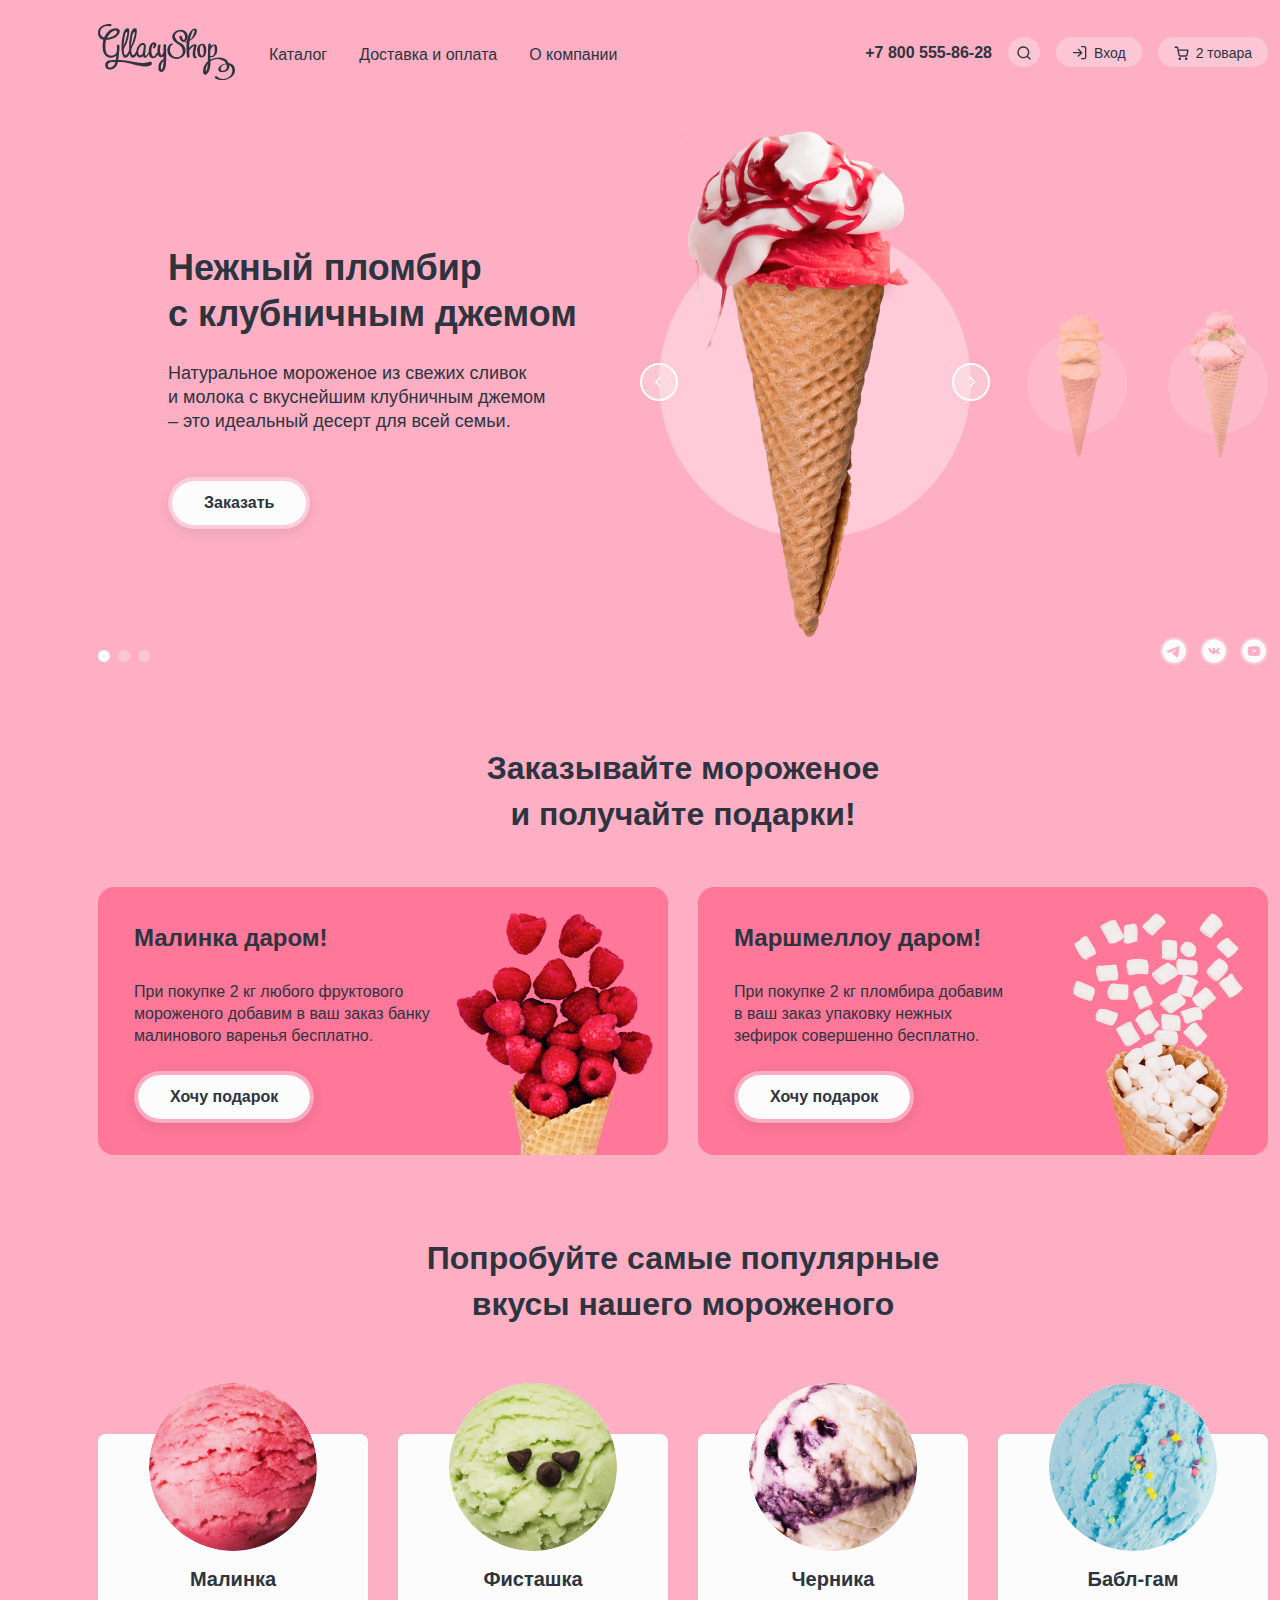
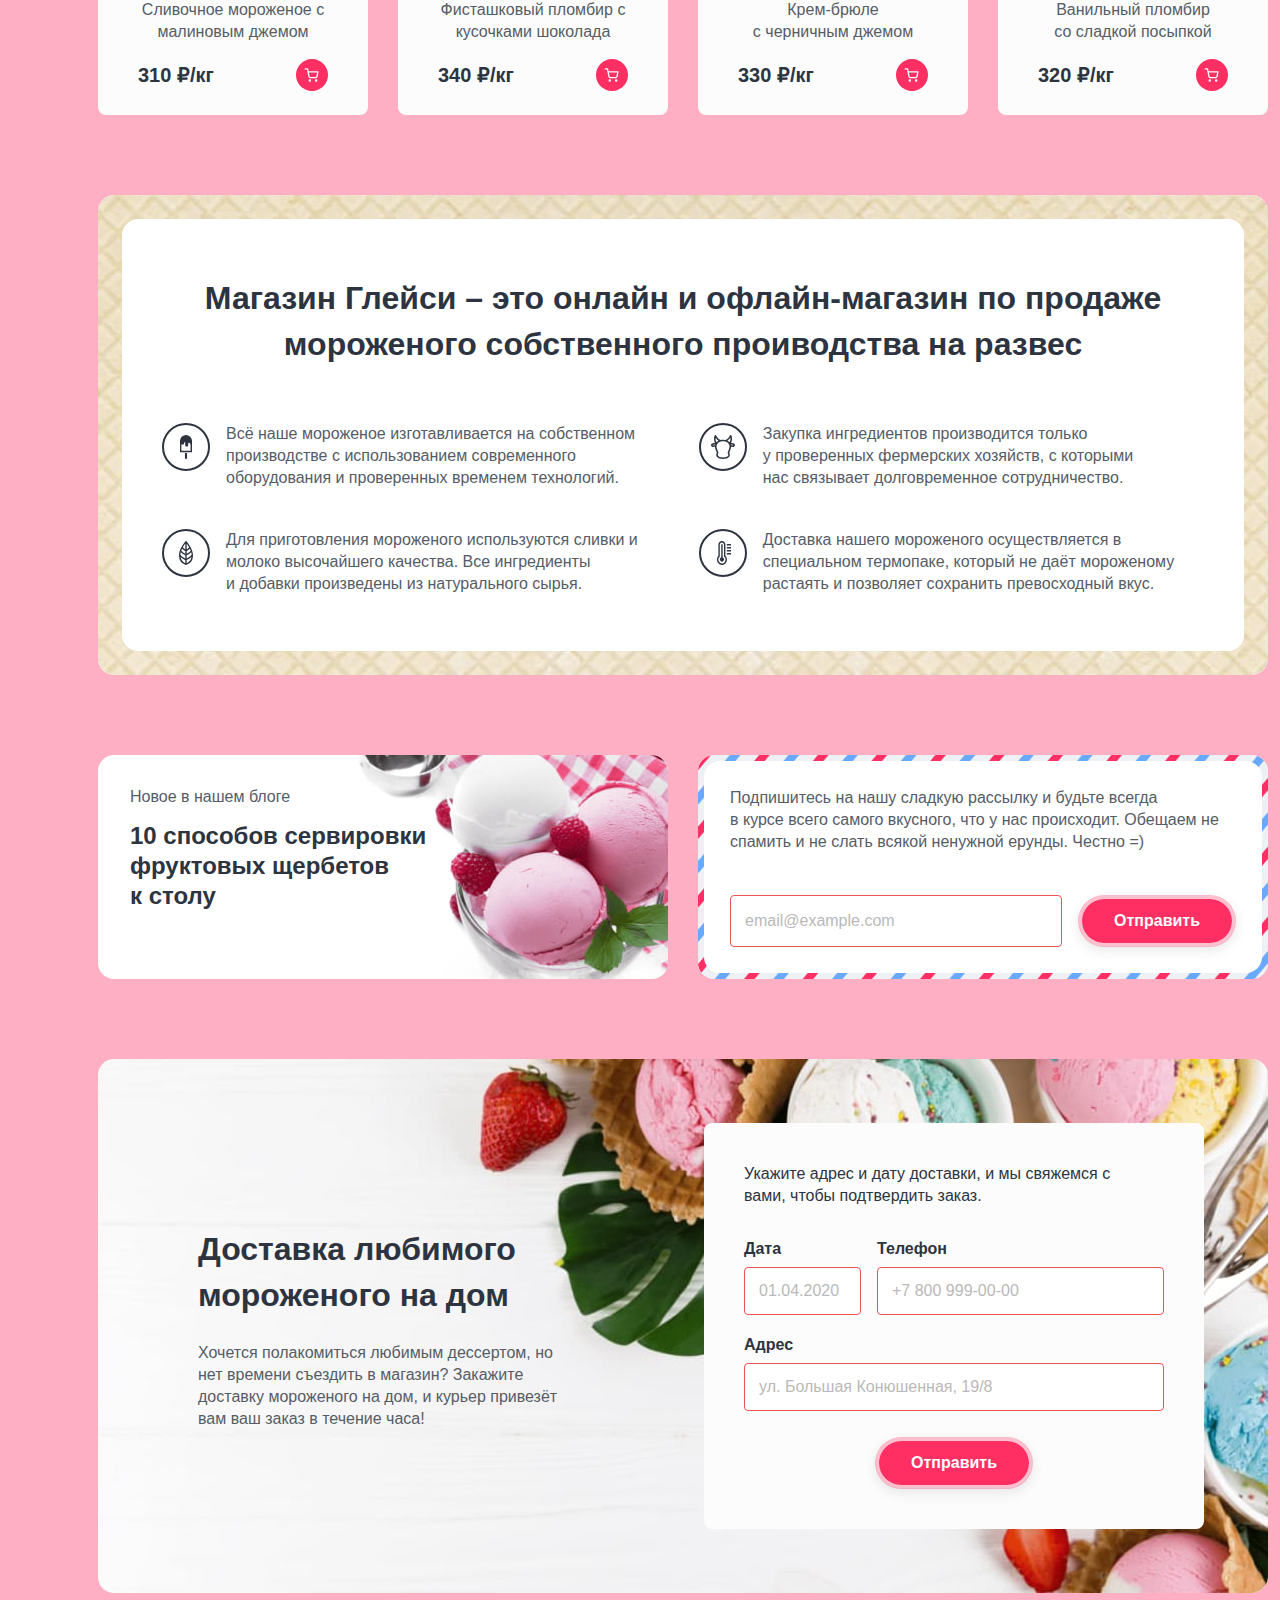
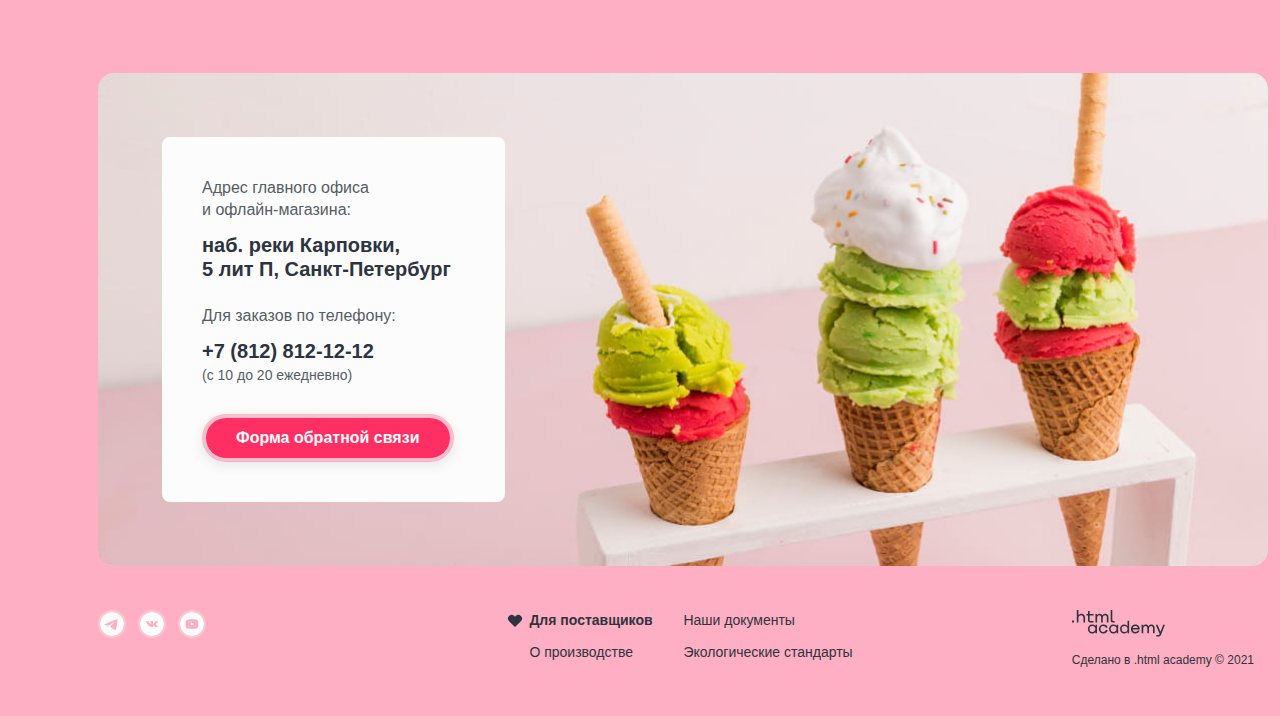
==== commit 785c688a: "правки" ====
--- a/index.html
+++ b/index.html
@@ -11,6 +11,7 @@
 
 <body>
   <header class="page-header">
+    <h1 class="visually-hidden">Магазин мороженного "GllacyShop"</h1>
     <nav class="nav">
       <a class="nav-logo" href="index.html">
         <img class="page-header-logo" src="./images/icons/gllacy-logo.svg" width="137" height="56" alt="Логотип «GlassyShop».">
@@ -62,7 +63,7 @@
             <form class="search-form" action="https://echo.htmlacademy.ru/" method="get">
               <label class="visually-hidden" for="search"></label>
               <input class="form-input" type="text" id="search" name="search" placeholder="|Поиск по сайту">
-              <button class="search-delete-button delete-button" type="reset"></button>
+              <button class="search-delete-button delete-button" type="button"></button>
             </form>
           </div>
         </div>
@@ -74,9 +75,9 @@
             <h2 class="content-title">Личный кабинет</h2>
             <form class="popover-form" action="https://echo.htmlacademy.ru/" method="post">
               <label class="visually-hidden" for="login-email"></label>
-              <input class="login-form-input form-input" type="text" id="login-email" name="login-email" value="email@example.com">
+              <input class="login-form-input form-input" type="text" id="login-email" name="login-email" value="email@example.com" required>
               <label class="visually-hidden" for="login-password"></label>
-              <input class="login-form-input form-input" type="password" id="login-password" name="login-password" value="******">
+              <input class="login-form-input form-input" type="password" id="login-password" name="login-password" value="******" required>
               <button class="submit-button button login-form-button" type="button">Войти</button>
               <a class="form-link">Забыли пароль? href="#"</a>
               <a class="form-link" href="#">Регистрация</a>
@@ -94,7 +95,7 @@
                 <span class="cart-item-tilte cart-item-bold">Малинка</span>
                 <span class="cart-item-info">1 кг х 310 ₽</span>
                 <span class="cart-item-price cart-item-bold">310 ₽</span>
-                <button class="cart-delete-button delete-button" type="reset">
+                <button class="cart-delete-button delete-button" type="button">
                     <span class="visually-hidden">Удалить из корзины</span>
                 </button>
               </li>
@@ -121,7 +122,6 @@
   </header>
 
   <main class="main-container">
-    <h1 class="visually-hidden">Магазин мороженного "GllacyShop"</h1>
     <section class="slider section">
       <ul class="slider-list">
         <li class="slider-item">
@@ -133,7 +133,7 @@
             <a class="button" href="#">Заказать</a>
           </div>
           <div class="slider-item-image">
-            <img class="slider-image" src="./images/slider/icecream-slide-1.png" width="306" height="507" alt="Клубничный пломбир">
+            <img class="slider-image" src="./images/slider/icecream-slide-1.png" width="306" height="507" alt="Клубничный пломбир.">
             <button class="slider-button slider-prev" type="button">
               <span class="visually-hidden">Предыдущее фото</span>
             </button>
@@ -142,10 +142,10 @@
             </button>
           </div>
           <div class="slider-side-image">
-            <img src="./images/slider/icecream-2.png" width="66" height="150" alt="Банановое мороженое">
-          </div>
-          <div class="slider-side-image">
-            <img src="./images/slider/icecream-3.png" width="66" height="150" alt="Пломбир с маршмеллоу">
+            <img src="./images/slider/icecream-2.png" width="66" height="150" alt="Банановое мороженое.">
+          </div>
+          <div class="slider-side-image">
+            <img src="./images/slider/icecream-3.png" width="66" height="150" alt="Пломбир с маршмеллоу.">
           </div>
         </li>
 
@@ -158,7 +158,7 @@
              <a class="button" href="#">Заказать</a>
           </div>
           <div class="slider-item-image">
-            <img class="slider-image" src="./images/slider/icecream-slide-2.png" width="306" height="507" alt="Банановое мороженое">
+            <img class="slider-image" src="./images/slider/icecream-slide-2.png" width="306" height="507" alt="Банановое мороженое.">
             <button class="slider-button slider-prev" type="button">
               <span class="visually-hidden">Предыдущее фото</span>
             </button>
@@ -167,10 +167,10 @@
             </button>
           </div>
           <div class="slider-side-image">
-            <img src="./images/slider/icecream-3.png" width="66" height="150" alt="Пломбир с маршмеллоу">
-          </div>
-          <div class="slider-side-image">
-            <img src="./images/slider/icecream-1.png" width="66" height="150" alt="Клубничный пломбир">
+            <img src="./images/slider/icecream-3.png" width="66" height="150" alt="Пломбир с маршмеллоу.">
+          </div>
+          <div class="slider-side-image">
+            <img src="./images/slider/icecream-1.png" width="66" height="150" alt="Клубничный пломбир.">
           </div>
         </li>
 
@@ -183,7 +183,7 @@
             <a class="button" href="#">Заказать</a>
           </div>
           <div class="slider-item-image">
-            <img class="slider-image" src="./images/slider/icecream-slide-3.png" width="306" height="507" alt="Пломбир с маршмеллоу">
+            <img class="slider-image" src="./images/slider/icecream-slide-3.png" width="306" height="507" alt="Пломбир с маршмеллоу.">
             <button class="slider-button slider-prev" type="button">
               <span class="visually-hidden">Предыдущее фото</span>
             </button>
@@ -192,10 +192,10 @@
             </button>
           </div>
           <div class="slider-side-image">
-            <img src="./images/slider/icecream-1.png" width="66" height="150" alt="Клубничный пломбир">
-          </div>
-          <div class="slider-side-image">
-          <img src="./images/slider/icecream-2.png" width="66" height="150" alt="Банановое мороженое">
+            <img src="./images/slider/icecream-1.png" width="66" height="150" alt="Клубничный пломбир.">
+          </div>
+          <div class="slider-side-image">
+          <img src="./images/slider/icecream-2.png" width="66" height="150" alt="Банановое мороженое.">
           </div>
         </li>
       </ul>
@@ -261,7 +261,7 @@
       <ul class="product-list">
         <li class="product-card">
           <a class="product-card-link" href="#">
-            <img class="product-card-image" src="./images/catalog-items/raspberry.jpg" width="168" height="168" alt="Малиновое мороженое">
+            <img class="product-card-image" src="./images/catalog-items/raspberry.jpg" width="168" height="168" alt="Малиновое мороженое.">
             <h3 class="product-card-title">Малинка</h3>
           </a>
           <p class="product-card-text">Сливочное мороженое с малиновым джемом</p>
@@ -275,7 +275,7 @@
 
         <li class="product-card">
           <a class="product-card-link" href="#">
-            <img class="product-card-image" src="./images/catalog-items/pistachio.jpg" width="168" height="168" alt="Фисташковое мороженое">
+            <img class="product-card-image" src="./images/catalog-items/pistachio.jpg" width="168" height="168" alt="Фисташковое мороженое.">
             <h3 class="product-card-title">Фисташка</h3>
           </a>
           <p class="product-card-text">Фисташковый пломбир с кусочками шоколада</p>
@@ -289,7 +289,7 @@
 
         <li class="product-card">
           <a class="product-card-link" href="#">
-            <img class="product-card-image" src="./images/catalog-items/blueberry.jpg" width="168" height="168" alt="Черничное мороженое">
+            <img class="product-card-image" src="./images/catalog-items/blueberry.jpg" width="168" height="168" alt="Черничное мороженое.">
             <h3 class="product-card-title">Черника</h3>
           </a>
           <p class="product-card-text">Крем-брюле<br> с черничным джемом</p>
@@ -303,7 +303,7 @@
 
         <li class="product-card">
           <a class="product-card-link" href="#">
-            <img class="product-card-image" src="./images/catalog-items/buble-gum.jpg" width="168" height="168" alt="Мороженое со вкусом Бабл-гам">
+            <img class="product-card-image" src="./images/catalog-items/buble-gum.jpg" width="168" height="168" alt="Мороженое со вкусом Бабл-гам.">
             <h3 class="product-card-title">Бабл-гам</h3>
           </a>
           <p class="product-card-text">Ванильный пломбир<br> со сладкой посыпкой</p>
@@ -351,7 +351,7 @@
           </p>
           <form class="subs-form" action="https://echo.htmlacademy.ru/" method="post">
             <label class="visually-hidden" for="email">E-mail</label>
-            <input class="form-input subs-input" type="email" id="email" name="email" placeholder="email@example.com">
+            <input class="form-input subs-input" type="email" id="email" name="email" placeholder="email@example.com" required>
             <button class="submit-button button" type="submit">Отправить</button>
           </form>
         </div>
@@ -379,11 +379,11 @@
               </span>
             </span>
           </span>
-          <input class="form-input" type="text" id="delivery-date" name="delivery-date" placeholder="01.04.2020">
+          <input class="form-input" type="text" id="delivery-date" name="delivery-date" placeholder="01.04.2020" required>
         </div>
         <div class="delivery-form-phone form-group">
           <label class="form-label" for="delivery-user-phone">Телефон</label>
-          <input class="form-input" type="tel" id="delivery-user-phone" name="delivery-user-phone" placeholder="+7 800 999-00-00">
+          <input class="form-input" type="tel" id="delivery-user-phone" name="delivery-user-phone" placeholder="+7 800 999-00-00" required>
         </div>
         <div class="delivery-form-address form-group">
           <span class="form-label">
@@ -399,7 +399,7 @@
               </span>
             </span>
           </span>
-          <input class="form-input" type="text" id="delivery-address" name="delivery-address" placeholder="ул. Большая Конюшенная, 19/8">
+          <input class="form-input" type="text" id="delivery-address" name="delivery-address" placeholder="ул. Большая Конюшенная, 19/8" required>
         </div>
         <button class="delivery-button submit-button button" type="submit">Отправить</button>
       </form>
@@ -439,7 +439,7 @@
 
     <ul class="footer-menu-list">
       <li class="footer-menu-item">
-        <a class="footer-menu-link" href="#">Для поставщиков</a>
+        <a class="footer-menu-link footer-menu-link-current" href="#">Для поставщиков</a>
       </li>
       <li class="footer-menu-item">
         <a class="footer-menu-link" href="#">Наши документы</a>
@@ -454,7 +454,7 @@
 
     <div class="footer-brand">
       <a class="footer-brand-logo" href="https://htmlacademy.ru/">
-        <img src="./images/icons/logo_htmlacademy.svg" width="93" height="27" alt="Логотип HTML-Академии">
+        <img src="./images/icons/logo_htmlacademy.svg" width="93" height="27" alt="Логотип HTML-Академии.">
       </a>
       <p class="footer-brand-text">Сделано в <a href="https://htmlacademy.ru/">.html academy</a> © 2021</p>
     </div>
@@ -462,13 +462,15 @@
 
   <div class="modal-container modal-container-close">
     <section class="modal modal-checkback">
-      <button class="close-button" type="button"></button>
+      <button class="close-button" type="button">
+        <span class="visually-hidden">Закрыть</span>
+      </button>
       <h2 class="modal-title content-title">Мы обязательно ответим вам!</h2>
       <form class="modal-form" action="https://echo.htmlacademy.ru/" method="post">
         <label class="visually-hidden" for="checkback-name"></label>
-        <input class="form-input modal-input" type="text" id="checkback-name" name="checkback-name" placeholder="Имя и Фамилия">
+        <input class="form-input modal-input" type="text" id="checkback-name" name="checkback-name" placeholder="Имя и Фамилия" required>
         <label class="visually-hidden" for="checkback-email"></label>
-        <input class="form-input modal-input" type="text" id="checkback-email" name="checkback-email" placeholder="email@example.com">
+        <input class="form-input modal-input" type="text" id="checkback-email" name="checkback-email" placeholder="email@example.com" required>
         <label class="visually-hidden" for="checkback-text"></label>
         <textarea class="form-input modal-input" id="checkback-text" name="checkback-text" placeholder="В свободной форме" rows="6"></textarea>
         <button class="modal-button submit-button button" type="submit">Отправить</button>
--- a/styles/styles.css
+++ b/styles/styles.css
@@ -70,7 +70,7 @@
 .page-header {
   display: flex;
   justify-content: space-between;
-  align-items: center;
+  align-items: start;
   width: 1170px;
   margin: 24px auto;
   line-height: 20px;
@@ -83,6 +83,7 @@
 }
 
 .nav-logo {
+  min-width: 137px;
   margin-right: 18px;
 }
 
@@ -97,6 +98,11 @@
 
 .nav-item {
   position: relative;
+  padding: 16px 0;
+}
+
+.nav-item:first-child {
+  padding: 0;
 }
 
 .header-button-text {
@@ -111,7 +117,7 @@
   flex-wrap: wrap;
   align-items: center;
   margin: 0;
-  padding: 0;
+  padding: 3px 0;
   list-style: none;
 }
 
@@ -181,6 +187,8 @@
 .header-button-cart::before {
   background: url("../images/icons/cart.svg") no-repeat center;
 }
+
+/* for current state in header-menu */
 
 .header-button-current,
 .header-button-search-current,
@@ -351,16 +359,18 @@
 }
 
 .form-input:hover:invalid {
+  padding: 12px 13px;
   border: 2px solid #ea5454;
 }
 
 .form-input:disabled {
+  color: rgba(45, 52, 64, 0.65);
   background: #e7e7e7;
-  opacity: 0.65;
 }
 
 .form-input:disabled:hover {
   background: #e7e7e7;
+  border-color: #b9b9b9;
 }
 
 .login-form-input {
@@ -521,9 +531,10 @@
 
 .button {
   display: inline-block;
-  padding: 10px 30px;
+  padding: 12px 32px;
   font-family: inherit;
   font-size: 16px;
+  line-height: 20px;
   font-weight: 700;
   color: #2d3440;
   text-decoration: none;
@@ -696,10 +707,10 @@
   display: block;
   width: 28px;
   height: 28px;
+  background: #feafc3 no-repeat center/cover;
   background-clip: padding-box;
-  background-size: 24px;
   border: 2px solid rgba(252, 252, 252, 0.3);
-  border-radius: 24px;
+  border-radius: 50%;
 }
 
 .social-link:hover {
@@ -811,6 +822,7 @@
   top: -51px;
   left: 51px;
   border-radius: 50%;
+
 }
 
 .product-card-title {
@@ -945,7 +957,7 @@
 
 .news-text {
   margin: 0;
-  margin-bottom: 12px;
+  margin-bottom: 14px;
   line-height: 20px;
   color: #565c66;
 }
@@ -954,7 +966,6 @@
   width: 303px;
   margin: 0;
   margin-right: 203px;
-  line-height: 32px;
 }
 
 .subs {
@@ -1024,6 +1035,7 @@
 .delivery {
   display: flex;
   justify-content: space-between;
+  align-items: start;
   padding: 64px;
   padding-left: 100px;
   background: #fcfcfc url("../images/backgrounds/delivery-bg.jpg") center/cover no-repeat;
@@ -1052,7 +1064,8 @@
 
 .form-text {
   grid-column: 1/-1;
-  margin: 0 40px 8px 0;
+  margin: 0 40px 12px 0;
+  line-height: 22px;
 }
 
 .form-group {
@@ -1149,7 +1162,6 @@
 .contacts-container {
   max-width: 343px;
   padding: 40px;
-  padding-bottom: 36px;
   background: #fcfcfc;
   border-radius: 8px;
 }
@@ -1219,11 +1231,17 @@
   text-decoration: none;
 }
 
+.footer-menu-link-current {
+  position: relative;
+  font-weight: 700;
+}
+
 .footer-menu-link:hover {
   position: relative;
   font-weight: 700;
 }
 
+.footer-menu-link-current::before,
 .footer-menu-link:hover::before {
   position: absolute;
   top: 1px;
@@ -1322,6 +1340,7 @@
   margin-right: 30px;
   font-size: 14px;
   line-height: 20px;
+  font-weight: 700;
 }
 
 .breadcrumbs-item::after {
@@ -1554,6 +1573,10 @@
   background: #fcfcfc;
 }
 
+.filler-input:focus-visible + .filler-mark {
+  outline: 1px solid #fcfcfc;
+}
+
 .filler-input:disabled + .filler-mark,
 .filler-input[type="checkbox"]:checked:disabled + .filler-mark,
 .filler-input[type="radio"]:checked:disabled + .filler-mark::before {
@@ -1596,20 +1619,22 @@
 /* Pagination */
 
 .pagination {
+  position: relative;
   display: flex;
   align-items: center;
-  margin: 53px 0;
-  margin-left: 152px;
+  margin: 65px 0;
+  /* margin-left: 152px; */
 }
 
 .pagination-button {
-  margin: 0 auto;
+  position: absolute;
+  left: 41.5%;
 }
 
 .pagination-list {
   display: flex;
-  margin: 0;
-  margin-right: -8px;
+  margin: 0 -8px 0 auto;
+  max-width: 300px;
   padding: 0;
   list-style: none;
 }
@@ -1619,6 +1644,7 @@
   width: 24px;
   height: 24px;
   margin: 0 1px;
+  line-height: 20px;
   color: inherit;
   text-decoration: none;
   text-align: center;
